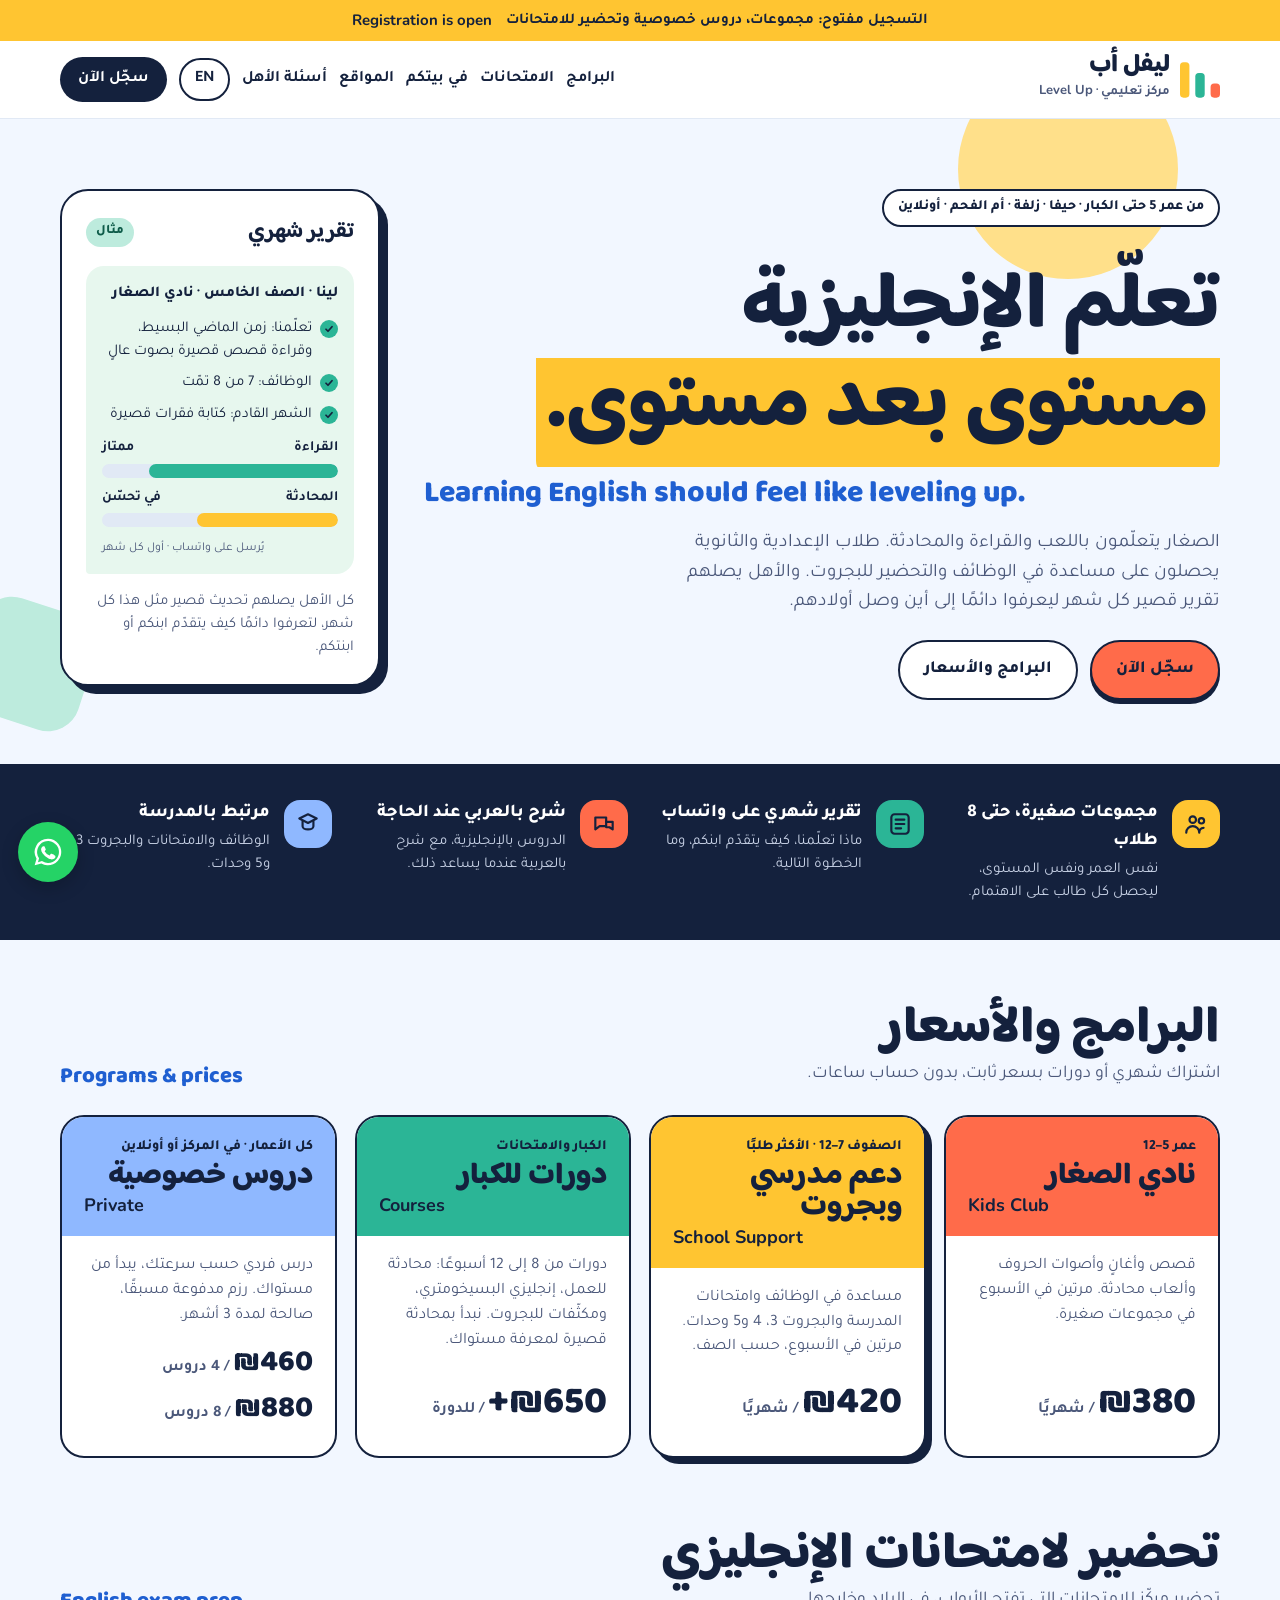
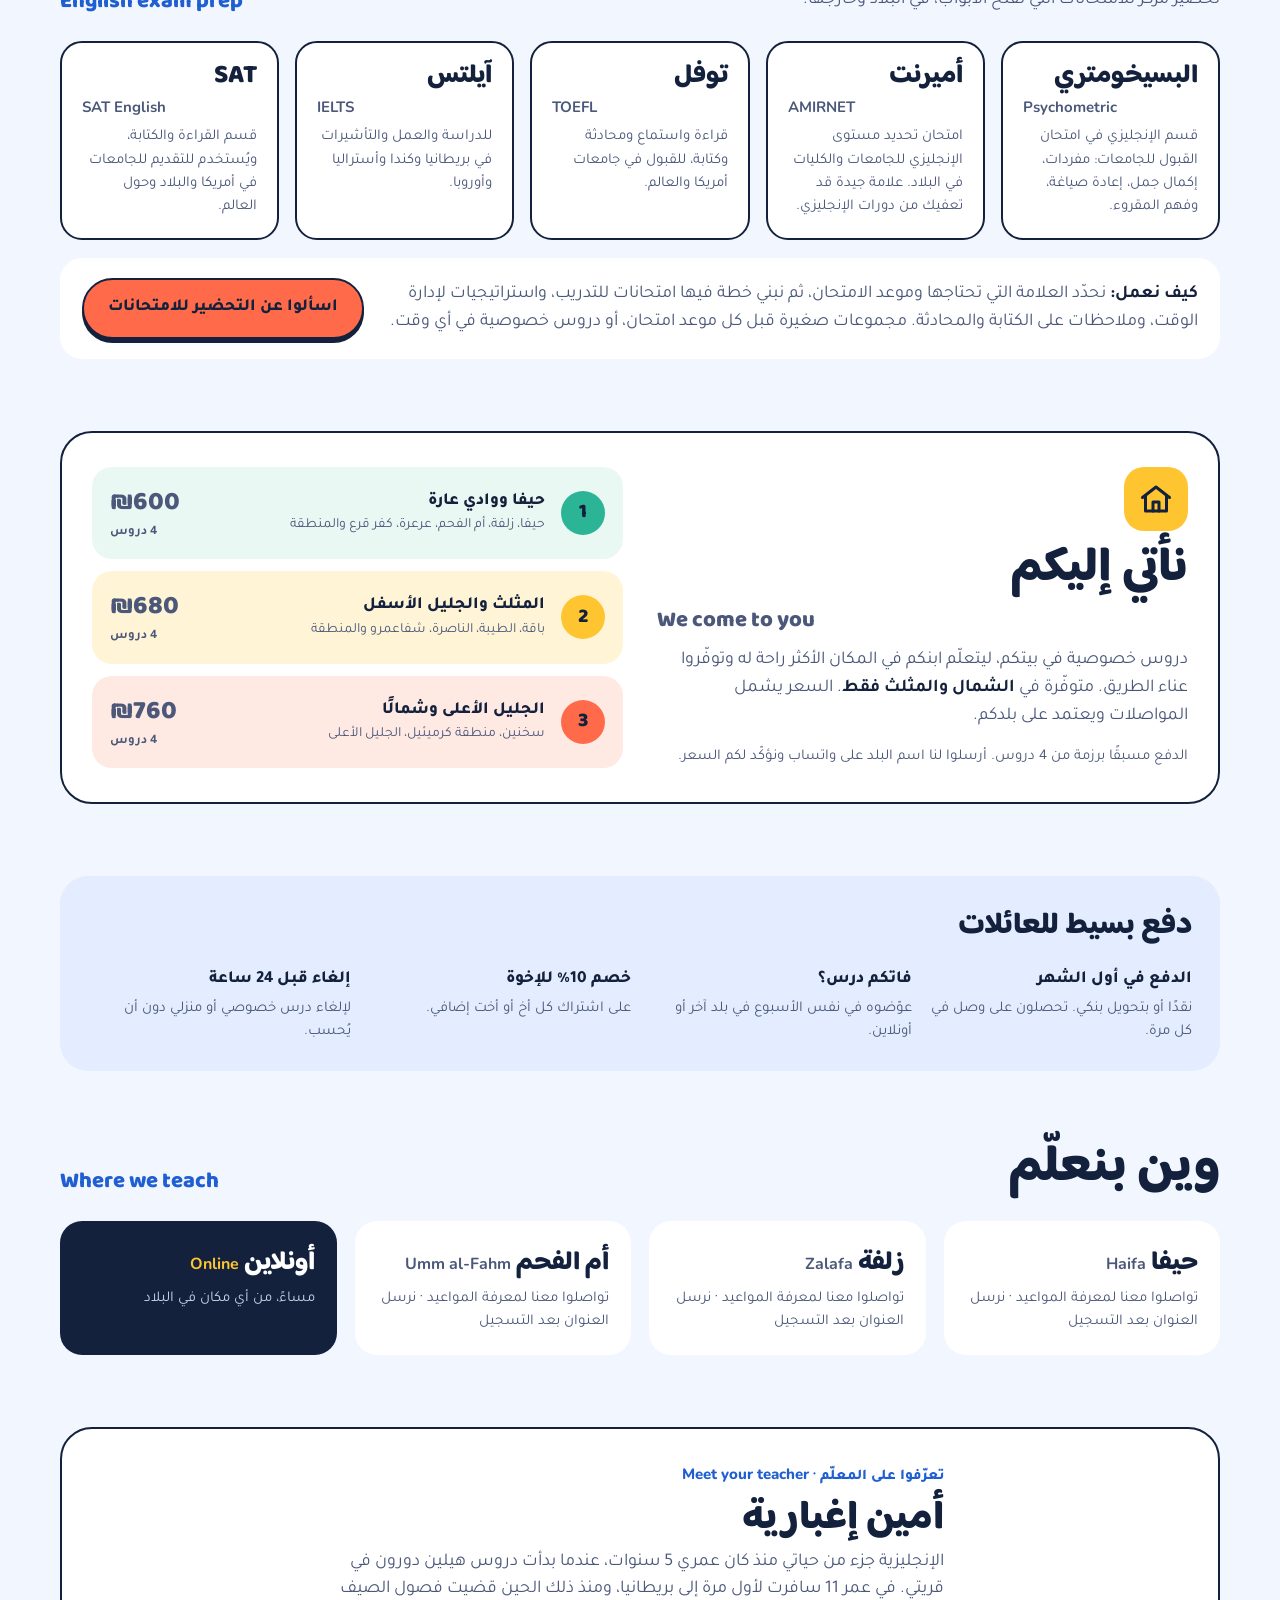
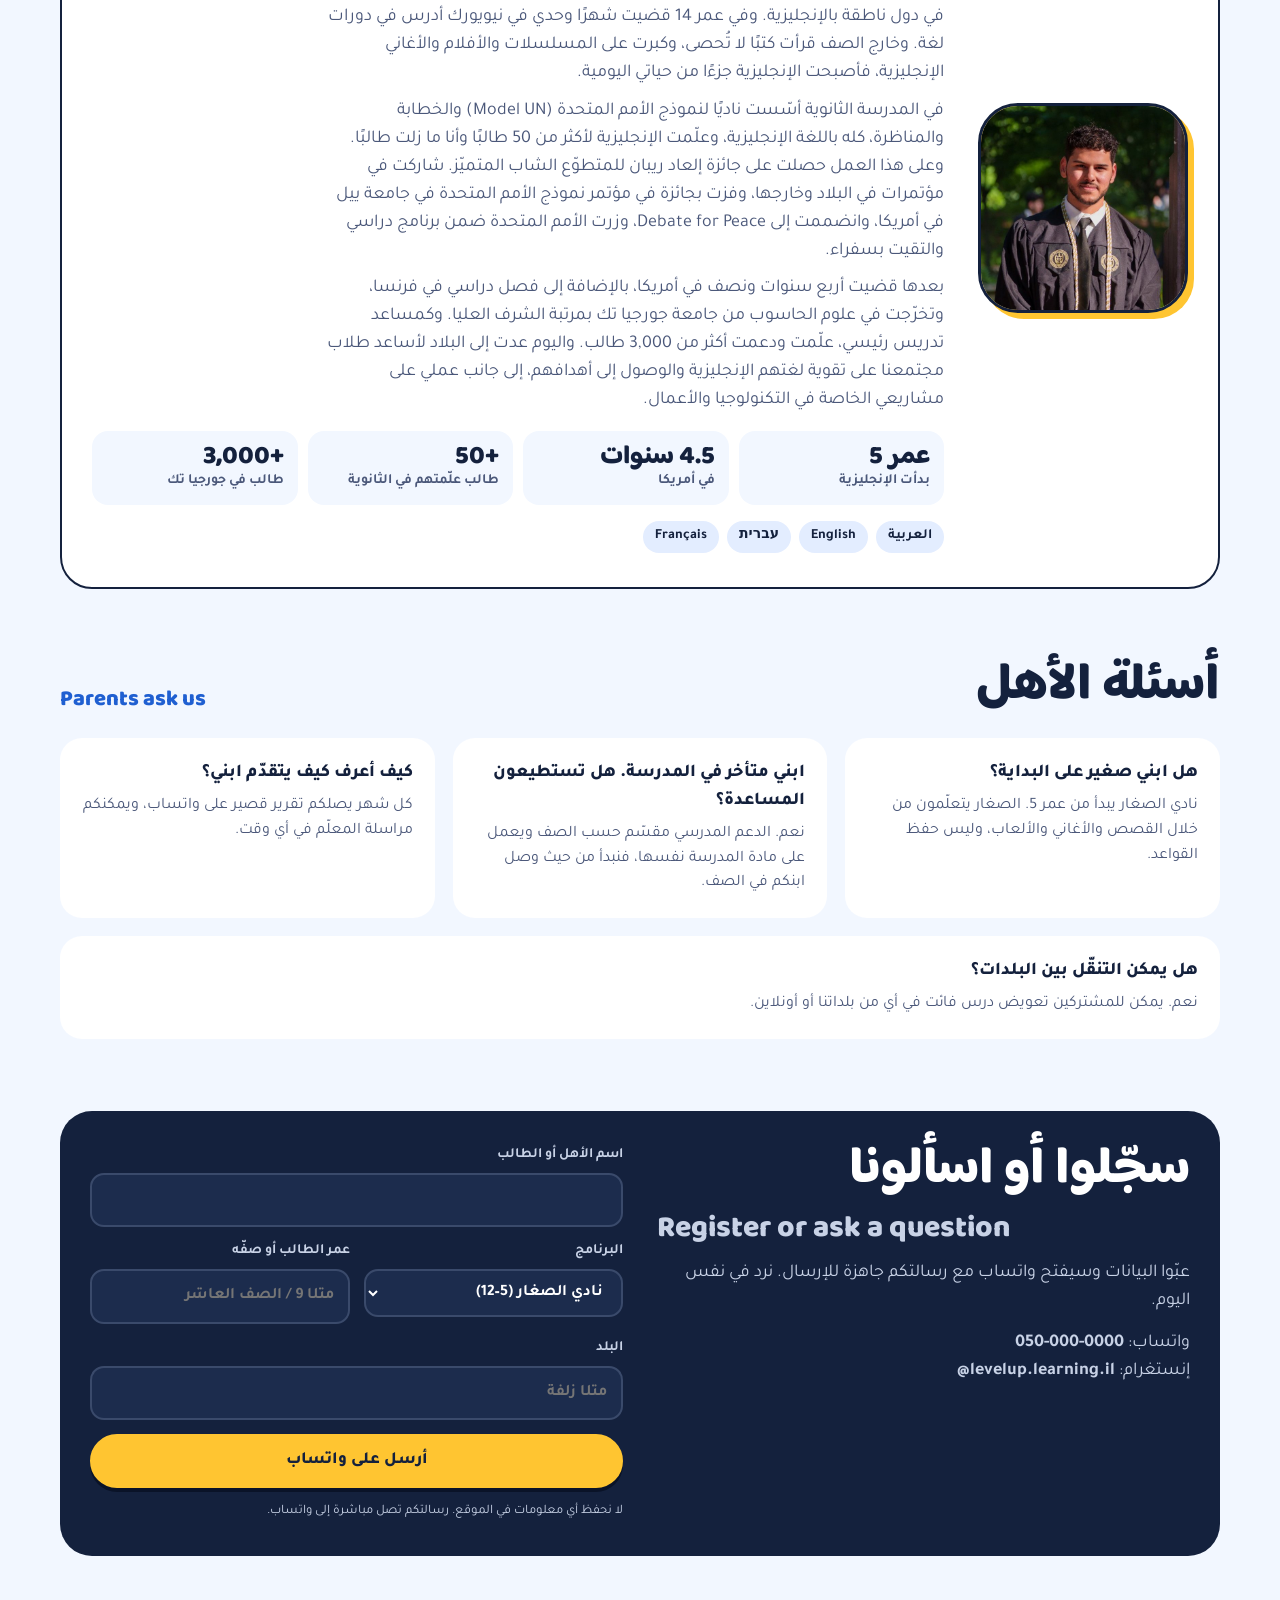
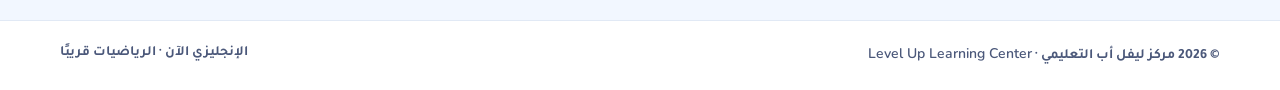
==== ar/index.html @ 4b7aa98b "Add Arabic version at /ar with EN | عربي switch; tidy phone header" ====
<!doctype html>
<html lang="ar" dir="rtl">
<head>
<meta charset="utf-8">
<meta name="viewport" content="width=device-width, initial-scale=1">
<title>ليفل أب | دروس إنجليزي في حيفا، زلفة، أم الفحم وأونلاين</title>
<meta name="description" content="دروس إنجليزي لكل الأعمار: نادي الصغار، دعم مدرسي وبجروت، دورات للكبار ودروس خصوصية. حيفا، زلفة، أم الفحم، أونلاين أو في بيتكم. تحضير للبسيخومتري، أميرنت، توفل، آيلتس وSAT.">
<meta property="og:title" content="مركز ليفل أب التعليمي | Level Up">
<meta property="og:description" content="إنجليزي لكل الأعمار، مستوى بعد مستوى. حيفا، زلفة، أم الفحم وأونلاين.">
<meta property="og:type" content="website">
<meta name="theme-color" content="#14213D">
<link rel="alternate" hreflang="en" href="/">
<link rel="alternate" hreflang="ar" href="/ar/">
<link rel="icon" href="data:image/svg+xml,%3Csvg xmlns='http://www.w3.org/2000/svg' viewBox='0 0 34 30'%3E%3Crect x='0' y='18' width='8' height='12' rx='3' fill='%23FF6B4A'/%3E%3Crect x='13' y='9' width='8' height='21' rx='3' fill='%232BB596'/%3E%3Crect x='26' y='0' width='8' height='30' rx='3' fill='%23FFC531'/%3E%3C/svg%3E">
<link rel="preconnect" href="https://fonts.googleapis.com">
<link rel="preconnect" href="https://fonts.gstatic.com" crossorigin>
<link rel="stylesheet" href="https://fonts.googleapis.com/css2?family=Baloo+2:wght@600;700;800&family=Baloo+Bhaijaan+2:wght@600;700;800&family=Nunito:wght@400;600;700;800&family=Tajawal:wght@400;500;700;800&display=swap">
<style>
/* ===== EDIT HERE: colors ===== */
:root{
  --navy:#14213D; --ink:#14213D; --muted:#4B587A; --bg:#F2F7FF; --card:#FFFFFF; --line:#E1E9F5;
  --yellow:#FFC531; --coral:#FF6B4A; --mint:#2BB596; --sky:#8FB8FF; --blue:#1F5FD1;
  --display:'Baloo 2',system-ui,sans-serif; --ar-display:'Baloo Bhaijaan 2','Tajawal',sans-serif;
  --body:'Nunito','Tajawal',system-ui,sans-serif; --ar:'Tajawal',sans-serif;
}
*{box-sizing:border-box}
html{scroll-behavior:smooth}
body{margin:0;background:var(--bg);color:var(--ink);font-family:var(--body);font-size:17px;line-height:1.55}
img{max-width:100%}
a{color:var(--blue)}
.wrap{max-width:1200px;margin:0 auto;padding-left:max(20px,env(safe-area-inset-left));padding-right:max(20px,env(safe-area-inset-right))}
.ar{font-family:var(--ar)}
.ar-title{font-family:var(--ar-display);font-weight:700;color:var(--blue);margin:0}
h1,h2,h3{margin:0}
.h2{font-family:var(--display);font-weight:800;font-size:clamp(32px,4vw,52px);line-height:1}
.sec{padding-block:64px 8px}
.sec-head{display:flex;flex-wrap:wrap;justify-content:space-between;align-items:flex-end;gap:8px 24px;margin-bottom:26px}
.sec-head p.sub{margin:6px 0 0;color:var(--muted)}
.row{display:flex;flex-wrap:wrap;gap:18px}
.row>*{flex:1 1 250px;min-width:0}
.btn{display:inline-block;text-decoration:none;font-weight:800;border-radius:999px;padding:15px 24px;border:2px solid var(--navy);color:var(--navy);background:#fff;cursor:pointer;font-family:inherit;font-size:17px}
.btn-primary{background:var(--coral);box-shadow:0 4px 0 var(--navy)}
.btn-yellow{background:var(--yellow);border-color:var(--yellow);box-shadow:0 4px 0 #0A1328}
.btn:active{transform:translateY(2px);box-shadow:none}
:focus-visible{outline:3px solid var(--blue);outline-offset:3px}

/* announcement + header */
.announce{background:var(--yellow);font-weight:700;font-size:15px;text-align:center}
.announce .wrap{padding-block:9px;display:flex;flex-wrap:wrap;justify-content:center;gap:2px 14px}
header{background:#fff;border-bottom:1px solid var(--line);position:sticky;top:0;z-index:20}
header .wrap{padding-block:12px;display:flex;align-items:center;justify-content:space-between;gap:14px}
.logo{display:flex;align-items:center;gap:10px;color:var(--ink);text-decoration:none}
.logo b{font-family:var(--display);font-weight:800;font-size:25px;line-height:1;display:block}
.logo small{font-size:13px;font-weight:700;color:var(--muted)}
nav{display:flex;align-items:center;gap:20px;font-weight:700;font-size:16px}
nav a{color:var(--ink);text-decoration:none}
nav a.cta{background:var(--navy);color:#fff;padding:10px 18px;border-radius:999px}
nav a.lang{border:2px solid var(--navy);padding:7px 14px;border-radius:999px}
nav{gap:12px}nav a{white-space:nowrap}
@media (max-width:440px){.logo small{display:none}.logo b{font-size:22px}nav a.cta{padding:9px 14px}}
@media (max-width:860px){nav a:not(.cta):not(.lang){display:none}}

/* hero */
.hero{position:relative;overflow:hidden}
.blob1{position:absolute;width:220px;height:220px;border-radius:50%;background:#FFE08A;top:-60px;right:8%}
.blob2{position:absolute;width:120px;height:120px;border-radius:32px;background:#BDEBDD;bottom:40px;left:-30px;transform:rotate(18deg)}
.hero .wrap{position:relative;padding-block:56px 64px;display:flex;flex-wrap:wrap;gap:44px;align-items:center}
.hero-text{flex:999 1 520px;min-width:0;display:flex;flex-direction:column;gap:18px}
.chip{align-self:flex-start;background:#fff;border:2px solid var(--navy);border-radius:999px;padding:6px 14px;font-weight:800;font-size:14px}
.hero h1{font-family:var(--display);font-weight:800;font-size:clamp(42px,6.2vw,86px);line-height:1.12;text-wrap:balance}
.hl{background:linear-gradient(transparent 14%,var(--yellow) 14%,var(--yellow) 94%,transparent 94%);border-radius:.18em;padding:0 .14em;-webkit-box-decoration-break:clone;box-decoration-break:clone}
.hero .ar-title{font-size:clamp(24px,3.2vw,38px);line-height:1.3;text-align:right}
.hero p.lead{margin:0;max-width:56ch;color:var(--muted);font-size:19px}
.btns{display:flex;flex-wrap:wrap;gap:12px;padding-top:4px}
.level{flex:1 1 320px;min-width:0;background:#fff;border:2px solid var(--navy);border-radius:28px;padding:24px;box-shadow:8px 8px 0 var(--navy);display:flex;flex-direction:column;gap:16px}
.level-top{display:flex;justify-content:space-between;align-items:center;gap:10px}
.level-top b{font-family:var(--display);font-size:22px}
.tag{background:#BDEBDD;color:#0E5B49;font-weight:800;font-size:13px;padding:4px 10px;border-radius:999px}
.bar{height:14px;background:var(--line);border-radius:999px;overflow:hidden}
.bar i{display:block;width:60%;height:100%;background:var(--mint);border-radius:999px}
.report{background:#E7F7EE;border-radius:18px 18px 18px 4px;padding:16px;display:flex;flex-direction:column;gap:12px}
.report .who{margin:0;font-weight:800;font-size:15px}
.report ul{margin:0;padding:0;list-style:none;display:flex;flex-direction:column;gap:8px;font-size:15px}
.report li{display:flex;gap:8px;align-items:flex-start}
.ck{flex:0 0 auto;width:18px;height:18px;margin-top:3px;border-radius:50%;background:var(--mint) url("data:image/svg+xml,%3Csvg xmlns='http://www.w3.org/2000/svg' viewBox='0 0 24 24' fill='none' stroke='%2314213D' stroke-width='3.5' stroke-linecap='round' stroke-linejoin='round'%3E%3Cpath d='M6 12.5l4 4 8-9'/%3E%3C/svg%3E") center/12px no-repeat}
.skills{display:flex;flex-direction:column;gap:10px}
.sk{display:flex;justify-content:space-between;font-weight:700;font-size:14px;margin-bottom:4px}
.report .time{margin:0;font-size:12px;color:var(--muted);text-align:right}
.small{font-size:15px;color:var(--muted);margin:0}

/* trust strip */
.trust{background:var(--navy);color:#fff}
.trust .wrap{padding-block:36px;display:flex;flex-wrap:wrap;gap:24px}
.trust .item{flex:1 1 230px;min-width:0;display:flex;gap:14px;align-items:flex-start}
.ico{flex:0 0 auto;width:48px;height:48px;border-radius:16px;display:flex;align-items:center;justify-content:center}
.trust h3{font-size:18px;font-weight:800}
.trust p{margin:2px 0 0;color:#C8D2E6;font-size:15px}

/* programs */
.prog{background:#fff;border:2px solid var(--navy);border-radius:24px;overflow:hidden;display:flex;flex-direction:column}
.prog.pop{box-shadow:6px 6px 0 var(--navy)}
.prog-top{padding:20px 22px 16px}
.prog-top .age{margin:0;font-weight:800;font-size:14px}
.prog-top h3{font-family:var(--display);font-weight:800;font-size:30px;line-height:1.05;margin-top:2px}
.prog-top .ar{margin:0;font-weight:700;text-align:right}
.prog-body{padding:18px 22px 22px;display:flex;flex-direction:column;gap:12px;flex:1}
.prog-body p{margin:0;color:var(--muted);font-size:16px}
.price{margin-top:auto!important;color:var(--ink)!important}
.price b{font-family:var(--display);font-weight:800;font-size:38px}
.price span{color:var(--muted);font-weight:700}

.exams{display:grid;grid-template-columns:repeat(auto-fit,minmax(200px,1fr));gap:16px}
.exam{background:#fff;border:2px solid var(--navy);border-radius:22px;padding:20px;display:flex;flex-direction:column;gap:6px}
.exam h3{font-family:var(--display);font-weight:800;font-size:26px;line-height:1.05}
.exam .ar{margin:0;font-weight:700;color:var(--muted)}
.exam p{margin:0;color:var(--muted);font-size:15px}
.exam-how{margin-top:18px;background:#fff;border-radius:22px;padding:20px 22px;display:flex;flex-wrap:wrap;gap:16px;align-items:center;justify-content:space-between}
.exam-how p{margin:0;flex:1 1 420px;min-width:0;color:var(--muted)}
.exam-how strong{color:var(--ink)}

/* home */
.panel{background:#fff;border:2px solid var(--navy);border-radius:32px;padding:34px 30px;display:flex;flex-wrap:wrap;gap:34px;align-items:flex-start}
.panel>*{flex:1 1 360px;min-width:0}
.home-text{display:flex;flex-direction:column;gap:14px}
.home-text p{margin:0;color:var(--muted)}
.zones{display:flex;flex-direction:column;gap:12px}
.zone{display:flex;align-items:center;gap:16px;border-radius:20px;padding:16px 18px}
.zone .n{flex:0 0 auto;width:44px;height:44px;border-radius:50%;display:flex;align-items:center;justify-content:center;font-family:var(--display);font-weight:800;font-size:20px}
.zone .t{flex:1;min-width:0}
.zone h3{font-size:17px;font-weight:800}
.zone p{margin:0;font-size:14px;color:var(--muted)}
.zone .p{text-align:right;flex:0 0 auto;margin:0}
.zone .p b{font-family:var(--display);font-weight:800;font-size:26px}
.zone .p small{display:block;font-size:13px;color:var(--muted);font-weight:700}

/* billing */
.billing{background:#E3EDFF;border-radius:28px;padding:28px}
.billing h2{font-family:var(--display);font-weight:800;font-size:30px;margin-bottom:16px}
.billing h3{font-size:17px;font-weight:800;margin-bottom:4px}
.billing p{margin:0;font-size:15px;color:var(--muted)}

/* locations */
.loc{background:#fff;border-radius:22px;padding:22px}
.loc h3{font-family:var(--display);font-weight:800;font-size:26px}
.loc h3 .ar{font-size:18px;color:var(--muted);font-weight:700}
.loc p{margin:4px 0 0;color:var(--muted);font-size:15px}
.loc.dark{background:var(--navy);color:#fff}
.loc.dark h3 .ar{color:var(--yellow)}
.loc.dark p{color:#C8D2E6}

/* teacher */
.photo-wrap{flex:0 0 auto!important;display:flex;flex-direction:column;align-items:center;gap:12px}
.photo{width:210px;height:210px;border-radius:40px;background:#FFE08A;border:3px solid var(--navy);box-shadow:6px 6px 0 var(--yellow);overflow:hidden}
.photo img{width:100%;height:100%;object-fit:cover;display:block}

.teacher{align-items:center}
.teacher .info{flex:999 1 420px;display:flex;flex-direction:column;gap:10px}
.teacher .info p{margin:0;max-width:62ch;color:var(--muted)}
.stats{display:grid;grid-template-columns:repeat(auto-fit,minmax(130px,1fr));gap:10px;margin:6px 0}
.stats div{background:var(--bg);border-radius:16px;padding:12px 14px;display:flex;flex-direction:column}
.stats b{font-family:var(--display);font-weight:800;font-size:26px;line-height:1.1}
.stats span{font-size:14px;color:var(--muted);font-weight:700}
.langs{display:flex;flex-wrap:wrap;gap:8px}
.langs span{background:#E3EDFF;border-radius:999px;padding:5px 12px;font-weight:700;font-size:14px}

/* faq */
.faq{background:#fff;border-radius:22px;padding:22px}
.faq h3{font-size:18px;font-weight:800;margin-bottom:6px}
.faq p{margin:0;color:var(--muted);font-size:16px}

/* contact */
.contact{background:var(--navy);color:#fff;border-radius:32px;padding:34px 30px;display:flex;flex-wrap:wrap;gap:34px;position:relative;overflow:hidden}
.contact>*{flex:1 1 340px;min-width:0;position:relative}
.contact .lead{display:flex;flex-direction:column;gap:14px}
.contact .lead p{margin:0;color:#C8D2E6}
.contact .ar-title{color:var(--yellow);font-size:26px;text-align:right}
form{display:flex;flex-direction:column;gap:14px}
label{display:flex;flex-direction:column;gap:6px;font-size:14px;font-weight:700;color:#C8D2E6}
input,select{font:inherit;font-size:16px;padding:13px 14px;border-radius:14px;border:2px solid #3A4A6B;background:#1C2C4D;color:#fff;width:100%}
.two{display:flex;flex-wrap:wrap;gap:14px}.two>*{flex:1 1 150px}
.note{font-size:13px;color:#C8D2E6;margin:0}

footer{background:#fff;border-top:1px solid var(--line);margin-top:56px}
footer .wrap{padding-block:22px;display:flex;flex-wrap:wrap;justify-content:space-between;gap:10px;font-size:14px;color:var(--muted);font-weight:600}

/* floating whatsapp */
.wa{position:fixed;right:max(18px,env(safe-area-inset-right));bottom:max(18px,env(safe-area-inset-bottom));width:60px;height:60px;border-radius:50%;background:#25D366;display:flex;align-items:center;justify-content:center;box-shadow:0 6px 18px rgba(0,0,0,.2);z-index:30}
@media (prefers-reduced-motion:reduce){html{scroll-behavior:auto}}

/* ===== Arabic page overrides ===== */
:root{--display:'Baloo Bhaijaan 2','Baloo 2',system-ui,sans-serif;--body:'Tajawal','Nunito',system-ui,sans-serif}
body{font-size:18px}
.h2,.hero h1,.prog-top h3,.exam h3,.loc h3,.billing h2,.zone .n,.price b,.zone .p b,.stats b{letter-spacing:0}
.hero h1{line-height:1.25}
.en{font-family:'Nunito',system-ui,sans-serif}
.en-title{font-family:'Baloo 2',system-ui,sans-serif;font-weight:800;color:var(--blue);margin:0;font-size:clamp(22px,2.6vw,30px);line-height:1.2;text-align:left}
.hero .en-title{text-align:left}
.prog-top .en,.exam .en{margin:0;font-weight:700;text-align:left}
.zone .p{text-align:left}
.report .time{text-align:left}
.contact .en-title{color:var(--yellow)}
.loc h3 .en{font-size:16px;font-weight:700;color:var(--muted);white-space:nowrap}
.loc.dark h3 .en{color:var(--yellow)}
.wa{right:auto;left:max(18px,env(safe-area-inset-left))}
</style>
</head>
<body>

<div class="announce"><div class="wrap">
  <span>التسجيل مفتوح: مجموعات، دروس خصوصية وتحضير للامتحانات</span>
  <span class="en" lang="en" dir="ltr">Registration is open</span>
</div></div>

<header><div class="wrap">
  <a class="logo" href="#top" aria-label="مركز ليفل أب التعليمي، الصفحة الرئيسية">
    <svg width="40" height="36" viewBox="0 0 34 30" aria-hidden="true" style="transform:scaleX(-1)"><rect x="0" y="18" width="8" height="12" rx="3" fill="#FF6B4A"/><rect x="13" y="9" width="8" height="21" rx="3" fill="#2BB596"/><rect x="26" y="0" width="8" height="30" rx="3" fill="#FFC531"/></svg>
    <span><b>ليفل أب</b><small>مركز تعليمي · <span class="en" lang="en">Level Up</span></small></span>
  </a>
  <nav aria-label="القائمة الرئيسية">
    <a href="#programs">البرامج</a>
    <a href="#exams">الامتحانات</a>
    <a href="#home">في بيتكم</a>
    <a href="#locations">المواقع</a>
    <a href="#faq">أسئلة الأهل</a>
    <a class="lang" href="/" lang="en" hreflang="en">EN</a>
    <a class="cta" href="#contact">سجّل الآن</a>
  </nav>
</div></header>

<main>
<section class="hero" id="top">
  <div class="blob1" aria-hidden="true"></div><div class="blob2" aria-hidden="true"></div>
  <div class="wrap">
    <div class="hero-text">
      <p class="chip">من عمر 5 حتى الكبار · حيفا · زلفة · أم الفحم · أونلاين</p>
      <h1>تعلّم الإنجليزية <span class="hl">مستوى بعد مستوى.</span></h1>
      <p class="en-title" lang="en" dir="ltr">Learning English should feel like leveling up.</p>
      <p class="lead">الصغار يتعلّمون باللعب والقراءة والمحادثة. طلاب الإعدادية والثانوية يحصلون على مساعدة في الوظائف والتحضير للبجروت. والأهل يصلهم تقرير قصير كل شهر ليعرفوا دائمًا إلى أين وصل أولادهم.</p>
      <div class="btns">
        <a class="btn btn-primary" href="#contact">سجّل الآن</a>
        <a class="btn" href="#programs">البرامج والأسعار</a>
      </div>
    </div>
    <div class="level" aria-label="مثال على التقرير الشهري الذي يصل الأهل على واتساب">
      <div class="level-top"><b>تقرير شهري</b><span class="tag">مثال</span></div>
      <div class="report">
        <p class="who">لينا · الصف الخامس · نادي الصغار</p>
        <ul>
          <li><span class="ck" aria-hidden="true"></span>تعلّمنا: زمن الماضي البسيط، وقراءة قصص قصيرة بصوت عالٍ</li>
          <li><span class="ck" aria-hidden="true"></span>الوظائف: 7 من 8 تمّت</li>
          <li><span class="ck" aria-hidden="true"></span>الشهر القادم: كتابة فقرات قصيرة</li>
        </ul>
        <div class="skills">
          <div><div class="sk"><span>القراءة</span><span>ممتاز</span></div><div class="bar"><i style="width:80%"></i></div></div>
          <div><div class="sk"><span>المحادثة</span><span>في تحسّن</span></div><div class="bar"><i style="width:60%;background:var(--yellow)"></i></div></div>
        </div>
        <p class="time">يُرسل على واتساب · أول كل شهر</p>
      </div>
      <p class="small">كل الأهل يصلهم تحديث قصير مثل هذا كل شهر، لتعرفوا دائمًا كيف يتقدّم ابنكم أو ابنتكم.</p>
    </div>
  </div>
</section>

<section class="trust" aria-label="لماذا يختارنا الأهل"><div class="wrap">
  <div class="item"><div class="ico" style="background:var(--yellow)"><svg width="26" height="26" viewBox="0 0 24 24" aria-hidden="true" fill="none" stroke="#14213D" stroke-width="2" stroke-linecap="round" stroke-linejoin="round"><circle cx="9" cy="8" r="3"/><circle cx="17" cy="9" r="2.5"/><path d="M3 20c0-3.3 2.7-6 6-6s6 2.7 6 6M15 20c0-2.5 1.5-4.5 4-4.5"/></svg></div>
    <div><h3>مجموعات صغيرة، حتى 8 طلاب</h3><p>نفس العمر ونفس المستوى، ليحصل كل طالب على الاهتمام.</p></div></div>
  <div class="item"><div class="ico" style="background:var(--mint)"><svg width="26" height="26" viewBox="0 0 24 24" aria-hidden="true" fill="none" stroke="#14213D" stroke-width="2" stroke-linecap="round" stroke-linejoin="round"><rect x="4" y="3" width="16" height="18" rx="3"/><path d="M8 8h8M8 12h8M8 16h5"/></svg></div>
    <div><h3>تقرير شهري على واتساب</h3><p>ماذا تعلّمنا، كيف يتقدّم ابنكم، وما الخطوة التالية.</p></div></div>
  <div class="item"><div class="ico" style="background:var(--coral)"><svg width="26" height="26" viewBox="0 0 24 24" aria-hidden="true" fill="none" stroke="#14213D" stroke-width="2" stroke-linecap="round" stroke-linejoin="round"><path d="M4 6h10v8H8l-4 3z"/><path d="M14 10h6v7l-3-2h-3"/></svg></div>
    <div><h3>شرح بالعربي عند الحاجة</h3><p>الدروس بالإنجليزية، مع شرح بالعربية عندما يساعد ذلك.</p></div></div>
  <div class="item"><div class="ico" style="background:var(--sky)"><svg width="26" height="26" viewBox="0 0 24 24" aria-hidden="true" fill="none" stroke="#14213D" stroke-width="2" stroke-linecap="round" stroke-linejoin="round"><path d="M12 3l8 4-8 4-8-4z"/><path d="M7 9.5V14c0 1.7 2.2 3 5 3s5-1.3 5-3V9.5"/></svg></div>
    <div><h3>مرتبط بالمدرسة</h3><p>الوظائف والامتحانات والبجروت 3، 4 و5 وحدات.</p></div></div>
</div></section>

<section class="sec" id="programs"><div class="wrap">
  <div class="sec-head">
    <div><h2 class="h2">البرامج والأسعار</h2><p class="sub">اشتراك شهري أو دورات بسعر ثابت، بدون حساب ساعات.</p></div>
    <p class="en-title" lang="en" dir="ltr" style="font-size:22px">Programs &amp; prices</p>
  </div>
  <div class="row">
    <article class="prog">
      <div class="prog-top" style="background:var(--coral)"><p class="age">عمر 5–12</p><h3>نادي الصغار</h3><p class="en" lang="en" dir="ltr">Kids Club</p></div>
      <div class="prog-body"><p>قصص وأغانٍ وأصوات الحروف وألعاب محادثة. مرتين في الأسبوع في مجموعات صغيرة.</p><p class="price"><b>₪380</b> <span>/ شهريًا</span></p></div>
    </article>
    <article class="prog pop">
      <div class="prog-top" style="background:var(--yellow)"><p class="age">الصفوف 7–12 · الأكثر طلبًا</p><h3>دعم مدرسي وبجروت</h3><p class="en" lang="en" dir="ltr">School Support</p></div>
      <div class="prog-body"><p>مساعدة في الوظائف وامتحانات المدرسة والبجروت 3، 4 و5 وحدات. مرتين في الأسبوع، حسب الصف.</p><p class="price"><b>₪420</b> <span>/ شهريًا</span></p></div>
    </article>
    <article class="prog">
      <div class="prog-top" style="background:var(--mint)"><p class="age">الكبار والامتحانات</p><h3>دورات للكبار</h3><p class="en" lang="en" dir="ltr">Courses</p></div>
      <div class="prog-body"><p>دورات من 8 إلى 12 أسبوعًا: محادثة للعمل، إنجليزي البسيخومتري، ومكثّفات للبجروت. نبدأ بمحادثة قصيرة لمعرفة مستواك.</p><p class="price"><b>₪650+</b> <span>/ للدورة</span></p></div>
    </article>
    <article class="prog">
      <div class="prog-top" style="background:var(--sky)"><p class="age">كل الأعمار · في المركز أو أونلاين</p><h3>دروس خصوصية</h3><p class="en" lang="en" dir="ltr">Private</p></div>
      <div class="prog-body"><p>درس فردي حسب سرعتك، يبدأ من مستواك. رزم مدفوعة مسبقًا، صالحة لمدة 3 أشهر.</p>
        <p class="price" style="display:flex;flex-direction:column"><span style="color:var(--ink)"><b style="font-size:30px">₪460</b> <span>/ 4 دروس</span></span><span style="color:var(--ink)"><b style="font-size:30px">₪880</b> <span>/ 8 دروس</span></span></p></div>
    </article>
  </div>
</div></section>

<section class="sec" id="exams"><div class="wrap">
  <div class="sec-head">
    <div><h2 class="h2">تحضير لامتحانات الإنجليزي</h2><p class="sub">تحضير مركّز للامتحانات التي تفتح الأبواب، في البلاد وخارجها.</p></div>
    <p class="en-title" lang="en" dir="ltr" style="font-size:22px">English exam prep</p>
  </div>
  <div class="exams">
    <div class="exam"><h3>البسيخومتري</h3><p class="en" lang="en" dir="ltr">Psychometric</p><p>قسم الإنجليزي في امتحان القبول للجامعات: مفردات، إكمال جمل، إعادة صياغة، وفهم المقروء.</p></div>
    <div class="exam"><h3>أميرنت</h3><p class="en" lang="en" dir="ltr">AMIRNET</p><p>امتحان تحديد مستوى الإنجليزي للجامعات والكليات في البلاد. علامة جيدة قد تعفيك من دورات الإنجليزي.</p></div>
    <div class="exam"><h3>توفل</h3><p class="en" lang="en" dir="ltr">TOEFL</p><p>قراءة واستماع ومحادثة وكتابة، للقبول في جامعات أمريكا والعالم.</p></div>
    <div class="exam"><h3>آيلتس</h3><p class="en" lang="en" dir="ltr">IELTS</p><p>للدراسة والعمل والتأشيرات في بريطانيا وكندا وأستراليا وأوروبا.</p></div>
    <div class="exam"><h3>SAT</h3><p class="en" lang="en" dir="ltr">SAT English</p><p>قسم القراءة والكتابة، ويُستخدم للتقديم للجامعات في أمريكا والبلاد وحول العالم.</p></div>
  </div>
  <div class="exam-how">
    <p><strong>كيف نعمل:</strong> نحدّد العلامة التي تحتاجها وموعد الامتحان، ثم نبني خطة فيها امتحانات للتدريب، واستراتيجيات لإدارة الوقت، وملاحظات على الكتابة والمحادثة. مجموعات صغيرة قبل كل موعد امتحان، أو دروس خصوصية في أي وقت.</p>
    <a class="btn btn-primary" href="#contact">اسألوا عن التحضير للامتحانات</a>
  </div>
</div></section>

<section class="sec" id="home"><div class="wrap">
  <div class="panel">
    <div class="home-text">
      <div class="ico" style="background:var(--yellow);width:64px;height:64px;border-radius:20px"><svg width="36" height="36" viewBox="0 0 24 24" aria-hidden="true" fill="none" stroke="#14213D" stroke-width="2" stroke-linecap="round" stroke-linejoin="round"><path d="M3 11l9-7 9 7"/><path d="M5 10v10h14V10"/><path d="M10 20v-6h4v6"/></svg></div>
      <h2 class="h2" style="font-size:clamp(32px,3.8vw,48px)">نأتي إليكم</h2>
      <p class="en-title" lang="en" dir="ltr" style="font-size:22px">We come to you</p>
      <p>دروس خصوصية في بيتكم، ليتعلّم ابنكم في المكان الأكثر راحة له وتوفّروا عناء الطريق. متوفّرة في <strong style="color:var(--ink)">الشمال والمثلث فقط</strong>. السعر يشمل المواصلات ويعتمد على بلدكم.</p>
      <p style="font-size:15px">الدفع مسبقًا برزمة من 4 دروس. أرسلوا لنا اسم البلد على واتساب ونؤكّد لكم السعر.</p>
    </div>
    <div class="zones">
      <div class="zone" style="background:#EAF8F3"><span class="n" style="background:var(--mint)">1</span><div class="t"><h3>حيفا ووادي عارة</h3><p>حيفا، زلفة، أم الفحم، عرعرة، كفر قرع والمنطقة</p></div><p class="p"><b>₪600</b><small>4 دروس</small></p></div>
      <div class="zone" style="background:#FFF5D6"><span class="n" style="background:var(--yellow)">2</span><div class="t"><h3>المثلث والجليل الأسفل</h3><p>باقة، الطيبة، الناصرة، شفاعمرو والمنطقة</p></div><p class="p"><b>₪680</b><small>4 دروس</small></p></div>
      <div class="zone" style="background:#FFE9E3"><span class="n" style="background:var(--coral)">3</span><div class="t"><h3>الجليل الأعلى وشمالًا</h3><p>سخنين، منطقة كرميئيل، الجليل الأعلى</p></div><p class="p"><b>₪760</b><small>4 دروس</small></p></div>
    </div>
  </div>
</div></section>

<section class="sec"><div class="wrap">
  <div class="billing">
    <h2>دفع بسيط للعائلات</h2>
    <div class="row">
      <div><h3>الدفع في أول الشهر</h3><p>نقدًا أو بتحويل بنكي. تحصلون على وصل في كل مرة.</p></div>
      <div><h3>فاتكم درس؟</h3><p>عوّضوه في نفس الأسبوع في بلد آخر أو أونلاين.</p></div>
      <div><h3>خصم 10% للإخوة</h3><p>على اشتراك كل أخ أو أخت إضافي.</p></div>
      <div><h3>إلغاء قبل 24 ساعة</h3><p>لإلغاء درس خصوصي أو منزلي دون أن يُحسب.</p></div>
    </div>
  </div>
</div></section>

<section class="sec" id="locations"><div class="wrap">
  <div class="sec-head"><h2 class="h2">وين بنعلّم</h2><p class="en-title" lang="en" dir="ltr" style="font-size:22px">Where we teach</p></div>
  <div class="row">
    <!-- EDIT HERE: replace "تواصلوا معنا لمعرفة المواعيد" with your days -->
    <div class="loc"><h3>حيفا <span class="en" lang="en">Haifa</span></h3><p>تواصلوا معنا لمعرفة المواعيد · نرسل العنوان بعد التسجيل</p></div>
    <div class="loc"><h3>زلفة <span class="en" lang="en">Zalafa</span></h3><p>تواصلوا معنا لمعرفة المواعيد · نرسل العنوان بعد التسجيل</p></div>
    <div class="loc"><h3>أم الفحم <span class="en" lang="en">Umm al-Fahm</span></h3><p>تواصلوا معنا لمعرفة المواعيد · نرسل العنوان بعد التسجيل</p></div>
    <div class="loc dark"><h3>أونلاين <span class="en" lang="en">Online</span></h3><p>مساءً، من أي مكان في البلاد</p></div>
  </div>
</div></section>

<section class="sec"><div class="wrap">
  <div class="panel teacher">
    <div class="photo-wrap">
      <div class="photo"><img src="../photo.jpg" alt="أمين إغبارية في حفل تخرّجه من جورجيا تك" width="600" height="600"></div>
    </div>
    <div class="info">
      <p style="font-weight:800;font-size:15px;color:var(--blue)">تعرّفوا على المعلّم · <span class="en" lang="en">Meet your teacher</span></p>
      <h2 class="h2" style="font-size:40px">أمين إغبارية</h2>
      <p>الإنجليزية جزء من حياتي منذ كان عمري 5 سنوات، عندما بدأت دروس هيلين دورون في قريتي. في عمر 11 سافرت لأول مرة إلى بريطانيا، ومنذ ذلك الحين قضيت فصول الصيف في دول ناطقة بالإنجليزية. وفي عمر 14 قضيت شهرًا وحدي في نيويورك أدرس في دورات لغة. وخارج الصف قرأت كتبًا لا تُحصى، وكبرت على المسلسلات والأفلام والأغاني الإنجليزية، فأصبحت الإنجليزية جزءًا من حياتي اليومية.</p>
      <p>في المدرسة الثانوية أسّست ناديًا لنموذج الأمم المتحدة (Model UN) والخطابة والمناظرة، كله باللغة الإنجليزية، وعلّمت الإنجليزية لأكثر من 50 طالبًا وأنا ما زلت طالبًا. وعلى هذا العمل حصلت على جائزة إلعاد ريبان للمتطوّع الشاب المتميّز. شاركت في مؤتمرات في البلاد وخارجها، وفزت بجائزة في مؤتمر نموذج الأمم المتحدة في جامعة ييل في أمريكا، وانضممت إلى Debate for Peace، وزرت الأمم المتحدة ضمن برنامج دراسي والتقيت بسفراء.</p>
      <p>بعدها قضيت أربع سنوات ونصف في أمريكا، بالإضافة إلى فصل دراسي في فرنسا، وتخرّجت في علوم الحاسوب من جامعة جورجيا تك بمرتبة الشرف العليا. وكمساعد تدريس رئيسي، علّمت ودعمت أكثر من 3,000 طالب. واليوم عدت إلى البلاد لأساعد طلاب مجتمعنا على تقوية لغتهم الإنجليزية والوصول إلى أهدافهم، إلى جانب عملي على مشاريعي الخاصة في التكنولوجيا والأعمال.</p>
      <div class="stats">
        <div><b>عمر 5</b><span>بدأت الإنجليزية</span></div>
        <div><b>4.5 سنوات</b><span>في أمريكا</span></div>
        <div><b>+50</b><span>طالب علّمتهم في الثانوية</span></div>
        <div><b>+3,000</b><span>طالب في جورجيا تك</span></div>
      </div>
      <div class="langs"><span>العربية</span><span lang="en">English</span><span lang="he">עברית</span><span lang="fr">Français</span></div>
    </div>
  </div>
</div></section>

<section class="sec" id="faq"><div class="wrap">
  <div class="sec-head"><h2 class="h2">أسئلة الأهل</h2><p class="en-title" lang="en" dir="ltr" style="font-size:22px">Parents ask us</p></div>
  <div class="row">
    <div class="faq" style="flex-basis:320px"><h3>هل ابني صغير على البداية؟</h3><p>نادي الصغار يبدأ من عمر 5. الصغار يتعلّمون من خلال القصص والأغاني والألعاب، وليس حفظ القواعد.</p></div>
    <div class="faq" style="flex-basis:320px"><h3>ابني متأخر في المدرسة. هل تستطيعون المساعدة؟</h3><p>نعم. الدعم المدرسي مقسّم حسب الصف ويعمل على مادة المدرسة نفسها، فنبدأ من حيث وصل ابنكم في الصف.</p></div>
    <div class="faq" style="flex-basis:320px"><h3>كيف أعرف كيف يتقدّم ابني؟</h3><p>كل شهر يصلكم تقرير قصير على واتساب، ويمكنكم مراسلة المعلّم في أي وقت.</p></div>
    <div class="faq" style="flex-basis:320px"><h3>هل يمكن التنقّل بين البلدات؟</h3><p>نعم. يمكن للمشتركين تعويض درس فائت في أي من بلداتنا أو أونلاين.</p></div>
  </div>
</div></section>

<section class="sec" id="contact"><div class="wrap">
  <div class="contact">
    <div class="lead">
      <h2 class="h2">سجّلوا أو اسألونا</h2>
      <p class="en-title" lang="en" dir="ltr">Register or ask a question</p>
      <p>عبّوا البيانات وسيفتح واتساب مع رسالتكم جاهزة للإرسال. نرد في نفس اليوم.</p>
      <p>واتساب: <strong id="wa-shown" dir="ltr"></strong><br>إنستغرام: <strong dir="ltr">@levelup.learning.il</strong></p>
    </div>
    <form id="book">
      <label for="f-name">اسم الأهل أو الطالب<input id="f-name" name="name" type="text" autocomplete="name" required></label>
      <div class="two">
        <label for="f-prog">البرنامج<select id="f-prog" name="program">
          <option>نادي الصغار (5–12)</option><option>دعم مدرسي (7–12)</option><option>دورات للكبار</option><option>تحضير للامتحانات (بسيخومتري، أميرنت، توفل، آيلتس، SAT)</option><option>دروس خصوصية</option><option>دروس خصوصية في البيت</option>
        </select></label>
        <label for="f-age">عمر الطالب أو صفّه<input id="f-age" name="age" type="text" placeholder="مثلًا 9 / الصف العاشر"></label>
      </div>
      <label for="f-town">البلد<input id="f-town" name="town" type="text" placeholder="مثلًا زلفة" required></label>
      <button class="btn btn-yellow" type="submit">أرسل على واتساب</button>
      <p class="note">لا نحفظ أي معلومات في الموقع. رسالتكم تصل مباشرة إلى واتساب.</p>
    </form>
  </div>
</div></section>
</main>

<footer><div class="wrap">
  <span>© <span id="yr">2026</span> مركز ليفل أب التعليمي · <span class="en" lang="en">Level Up Learning Center</span></span>
  <span>الإنجليزي الآن · الرياضيات قريبًا</span>
</div></footer>

<a class="wa" id="wa-float" href="#" aria-label="راسلونا على واتساب">
  <svg width="32" height="32" viewBox="0 0 24 24" aria-hidden="true" fill="#fff"><path d="M12 2a10 10 0 0 0-8.6 15.1L2 22l5-1.3A10 10 0 1 0 12 2zm0 18.2a8.2 8.2 0 0 1-4.2-1.2l-.3-.2-3 .8.8-2.9-.2-.3A8.2 8.2 0 1 1 12 20.2zm4.5-6.1c-.2-.1-1.5-.7-1.7-.8s-.4-.1-.6.1-.7.8-.8 1-.3.2-.5.1a6.7 6.7 0 0 1-3.3-2.9c-.3-.4.3-.4.7-1.3.1-.2 0-.3 0-.4l-.8-1.8c-.2-.5-.4-.4-.6-.4h-.5a1 1 0 0 0-.7.3 3 3 0 0 0-.9 2.2 5.2 5.2 0 0 0 1.1 2.7 11.8 11.8 0 0 0 4.5 4c1.7.7 2.3.8 3.2.6a2.7 2.7 0 0 0 1.8-1.2 2.2 2.2 0 0 0 .1-1.3c0-.1-.2-.2-.5-.3z"/></svg>
</a>

<script>
/* ===== EDIT HERE: your WhatsApp number (same as in the English index.html) ===== */
const WHATSAPP = "972500000000";

const pretty = "0" + WHATSAPP.slice(3, 5) + "-" + WHATSAPP.slice(5, 8) + "-" + WHATSAPP.slice(8);
document.getElementById("wa-shown").textContent = pretty;
document.getElementById("yr").textContent = new Date().getFullYear();
const hello = "مرحبا! بدي أسأل عن دروس الإنجليزي في ليفل أب.";
document.getElementById("wa-float").href = "https://wa.me/" + WHATSAPP + "?text=" + encodeURIComponent(hello);

document.getElementById("book").addEventListener("submit", function (e) {
  e.preventDefault();
  const f = new FormData(this);
  const msg = [
    "مرحبا! بدي أسجّل لدروس الإنجليزي في ليفل أب.",
    "الاسم: " + f.get("name"),
    "البرنامج: " + f.get("program"),
    "العمر/الصف: " + (f.get("age") || "-"),
    "البلد: " + f.get("town")
  ].join("\n");
  window.location.href = "https://wa.me/" + WHATSAPP + "?text=" + encodeURIComponent(msg);
});
</script>
</body>
</html>
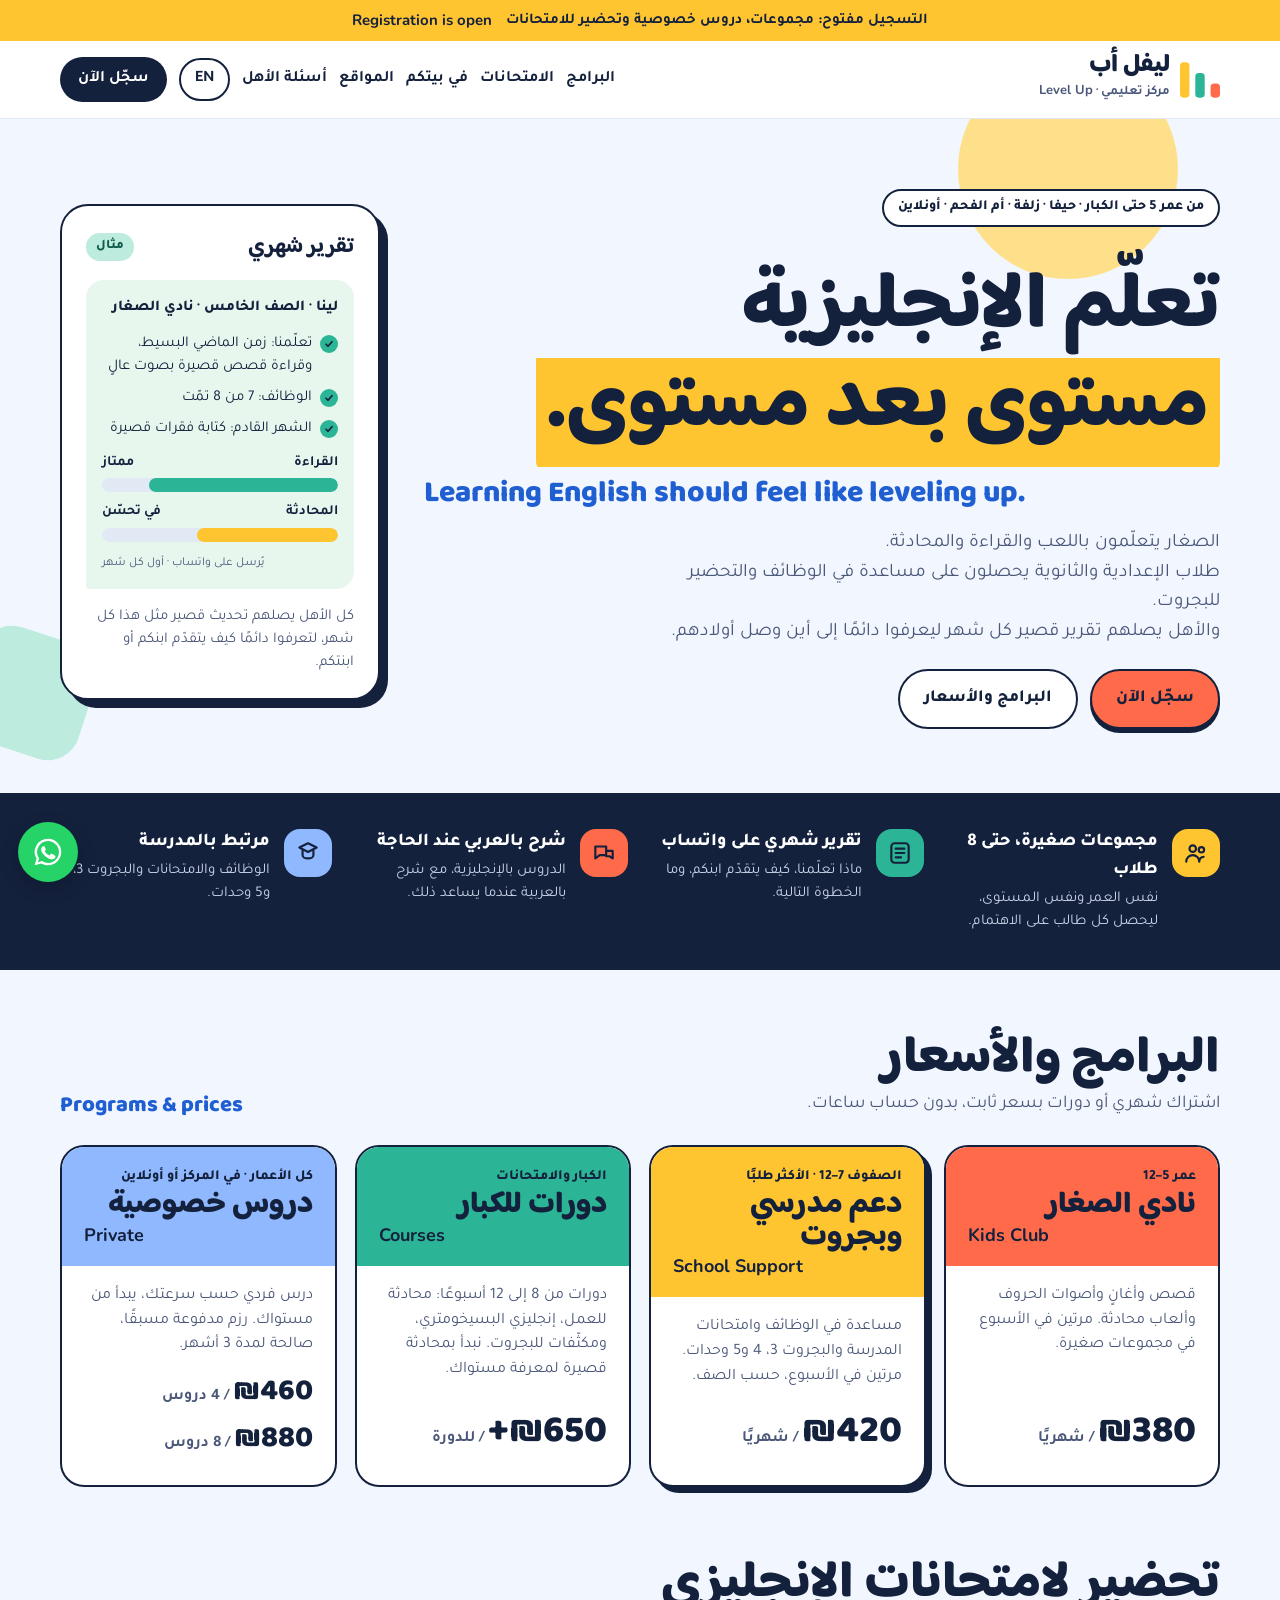
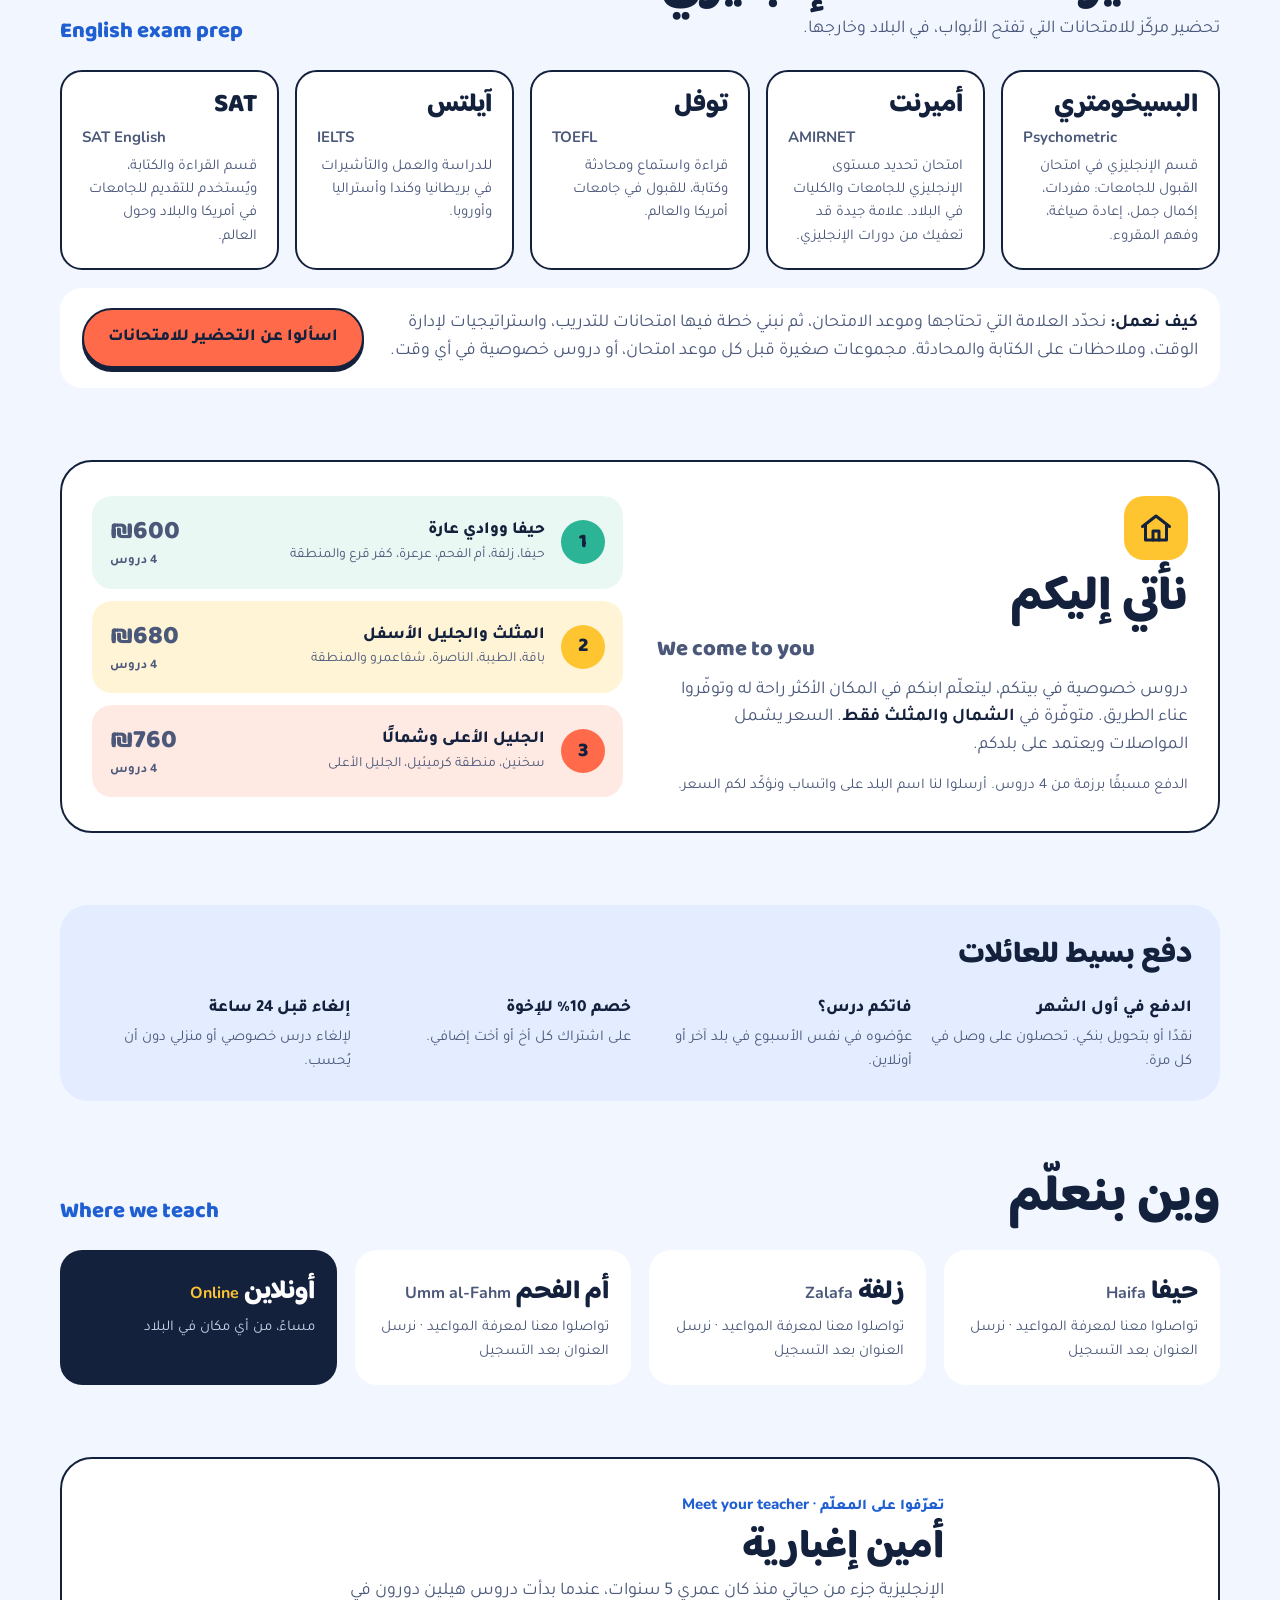
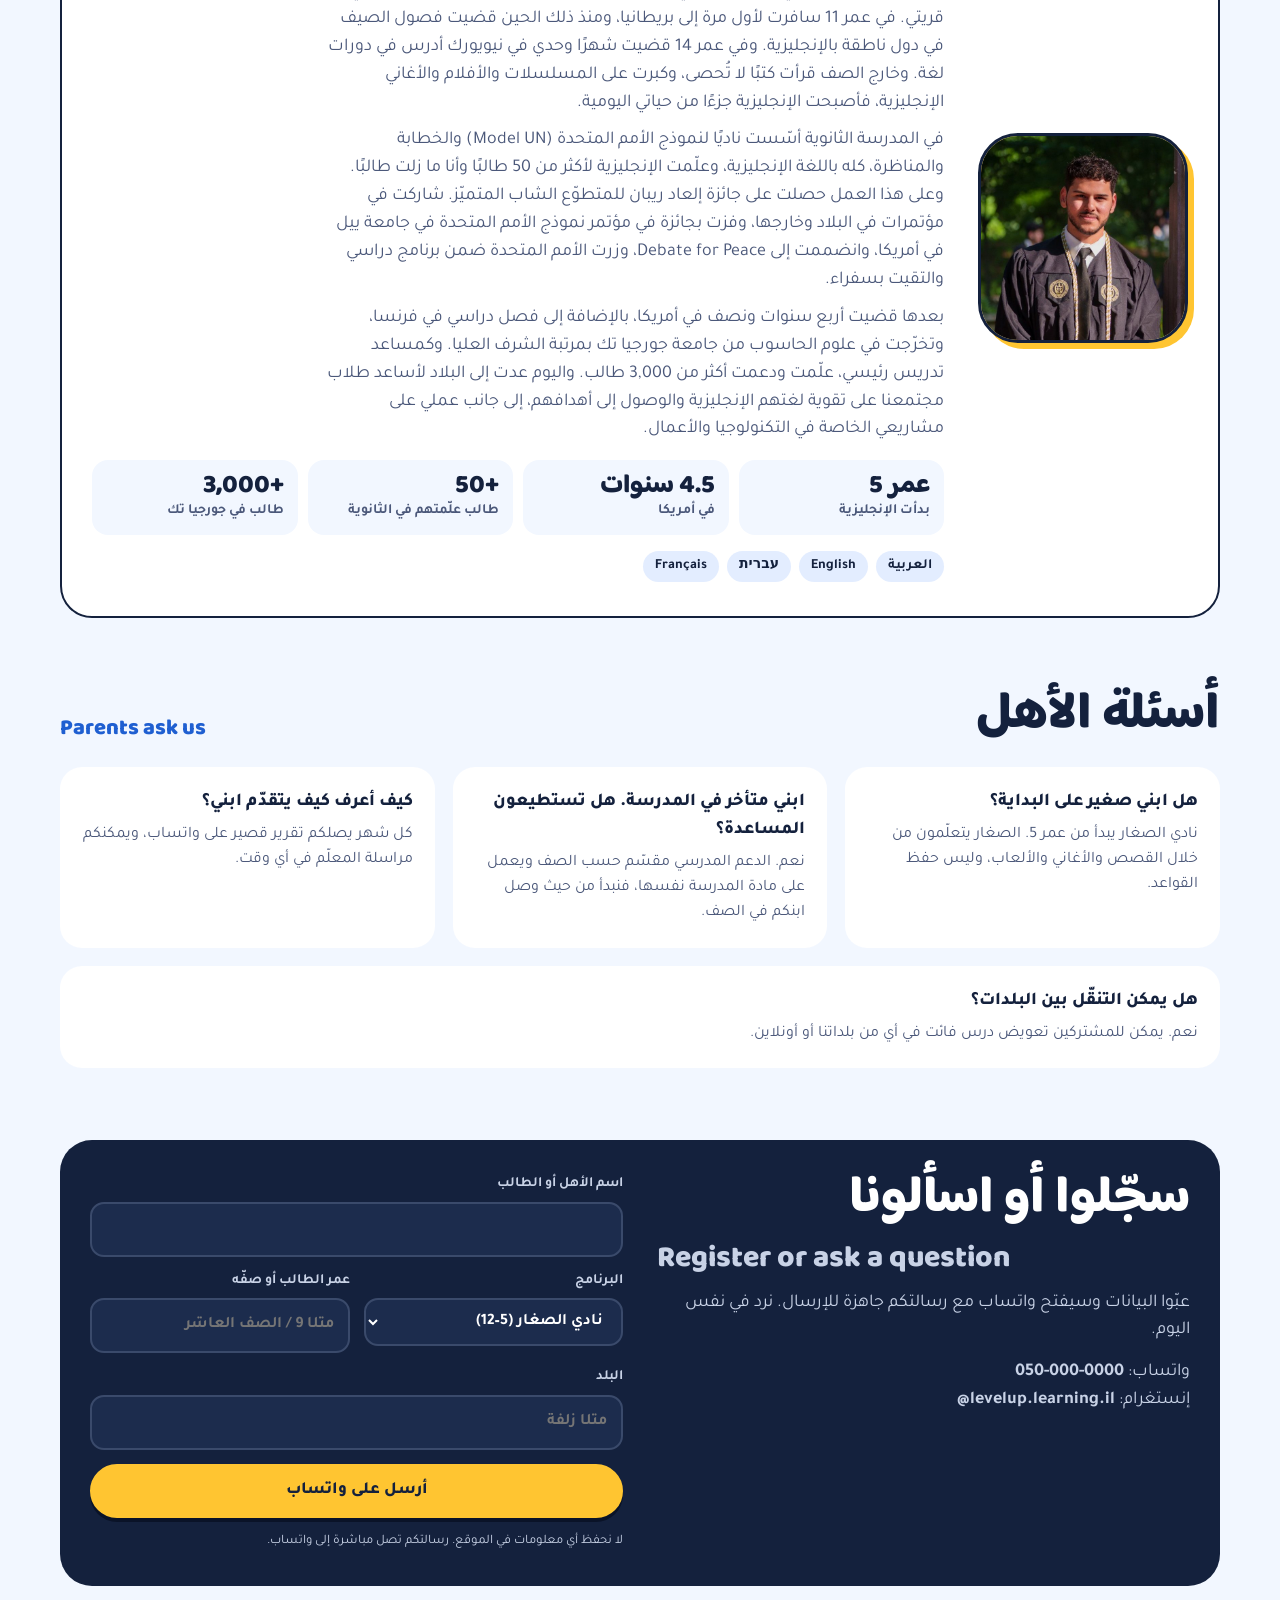
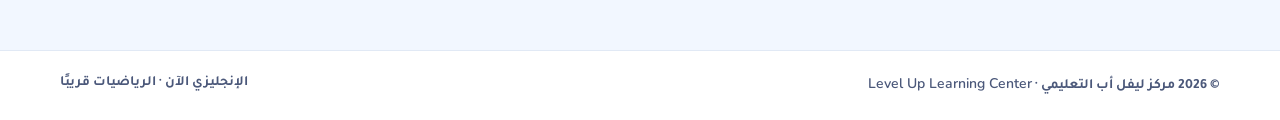
==== commit 3942fd12: "Hero intro: one line per audience" ====
--- a/ar/index.html
+++ b/ar/index.html
@@ -235,7 +235,7 @@
       <p class="chip">من عمر 5 حتى الكبار · حيفا · زلفة · أم الفحم · أونلاين</p>
       <h1>تعلّم الإنجليزية <span class="hl">مستوى بعد مستوى.</span></h1>
       <p class="en-title" lang="en" dir="ltr">Learning English should feel like leveling up.</p>
-      <p class="lead">الصغار يتعلّمون باللعب والقراءة والمحادثة. طلاب الإعدادية والثانوية يحصلون على مساعدة في الوظائف والتحضير للبجروت. والأهل يصلهم تقرير قصير كل شهر ليعرفوا دائمًا إلى أين وصل أولادهم.</p>
+      <p class="lead">الصغار يتعلّمون باللعب والقراءة والمحادثة.<br>طلاب الإعدادية والثانوية يحصلون على مساعدة في الوظائف والتحضير للبجروت.<br>والأهل يصلهم تقرير قصير كل شهر ليعرفوا دائمًا إلى أين وصل أولادهم.</p>
       <div class="btns">
         <a class="btn btn-primary" href="#contact">سجّل الآن</a>
         <a class="btn" href="#programs">البرامج والأسعار</a>
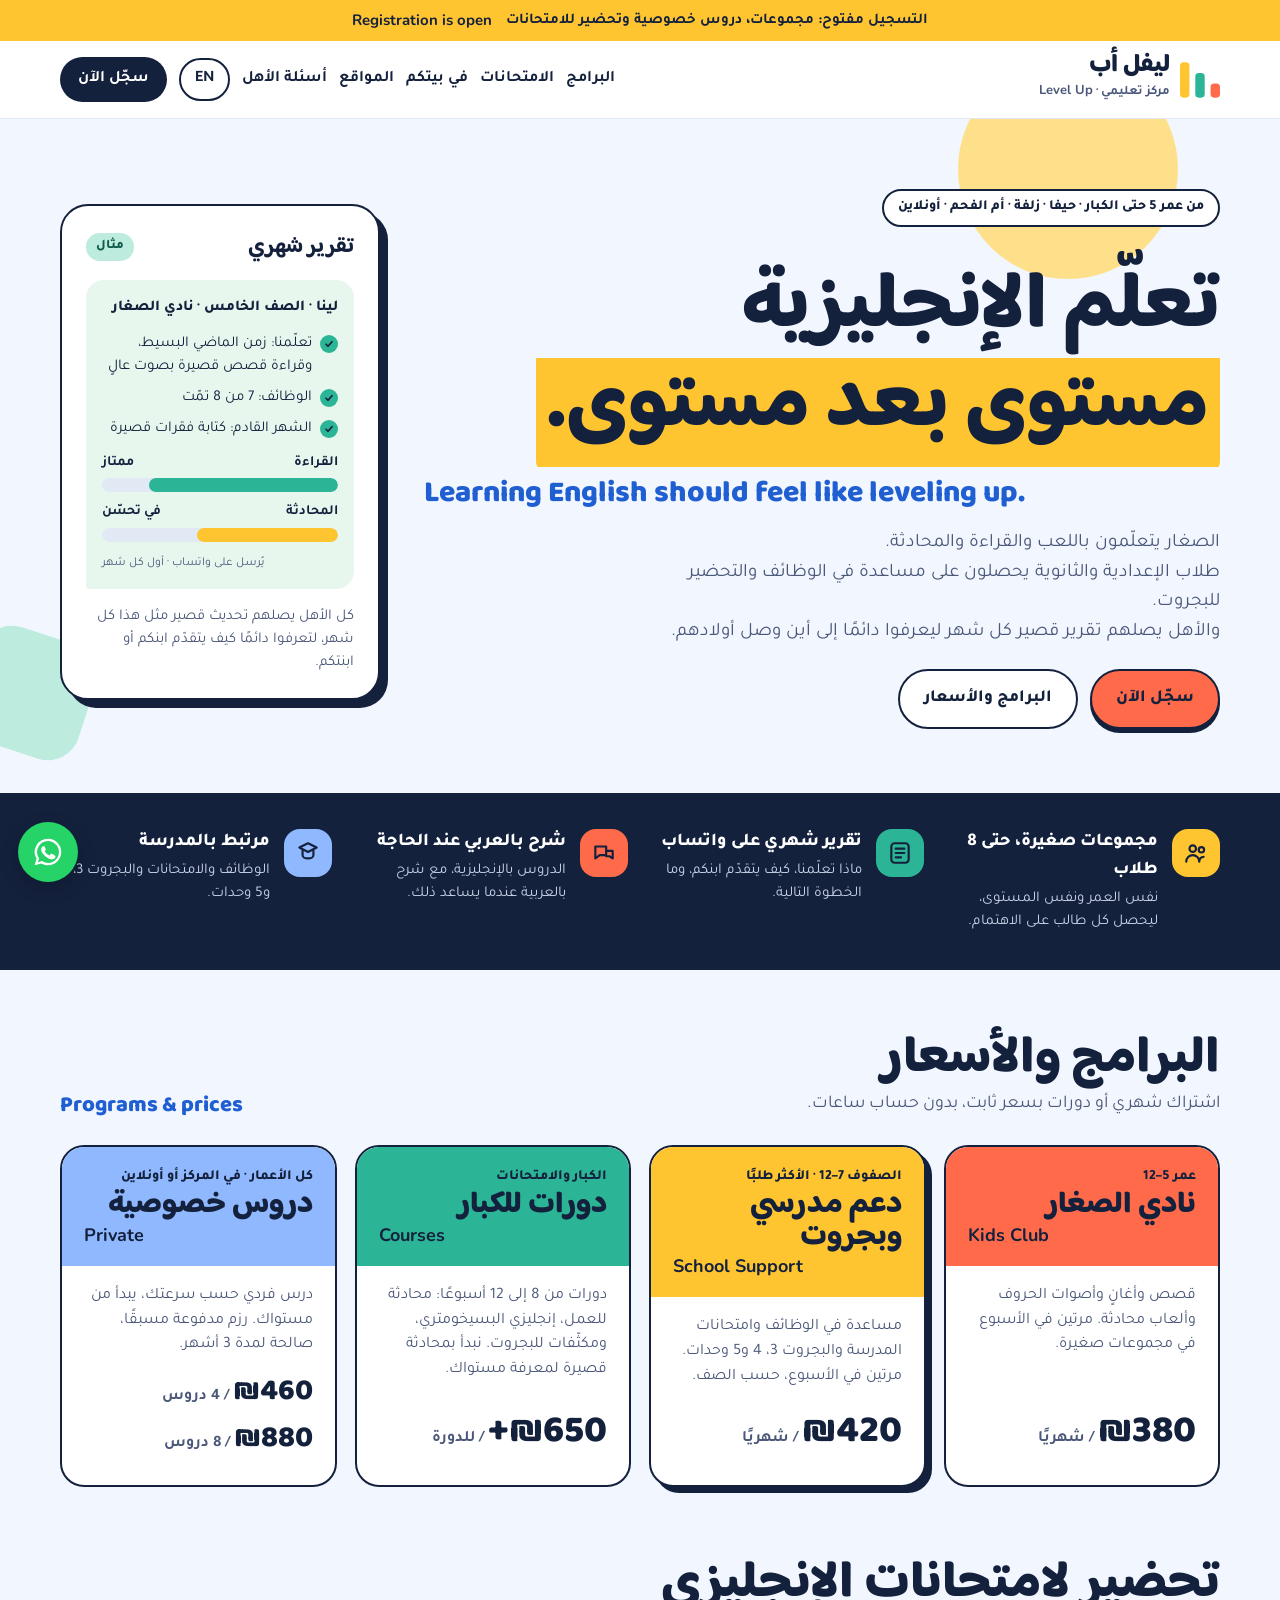
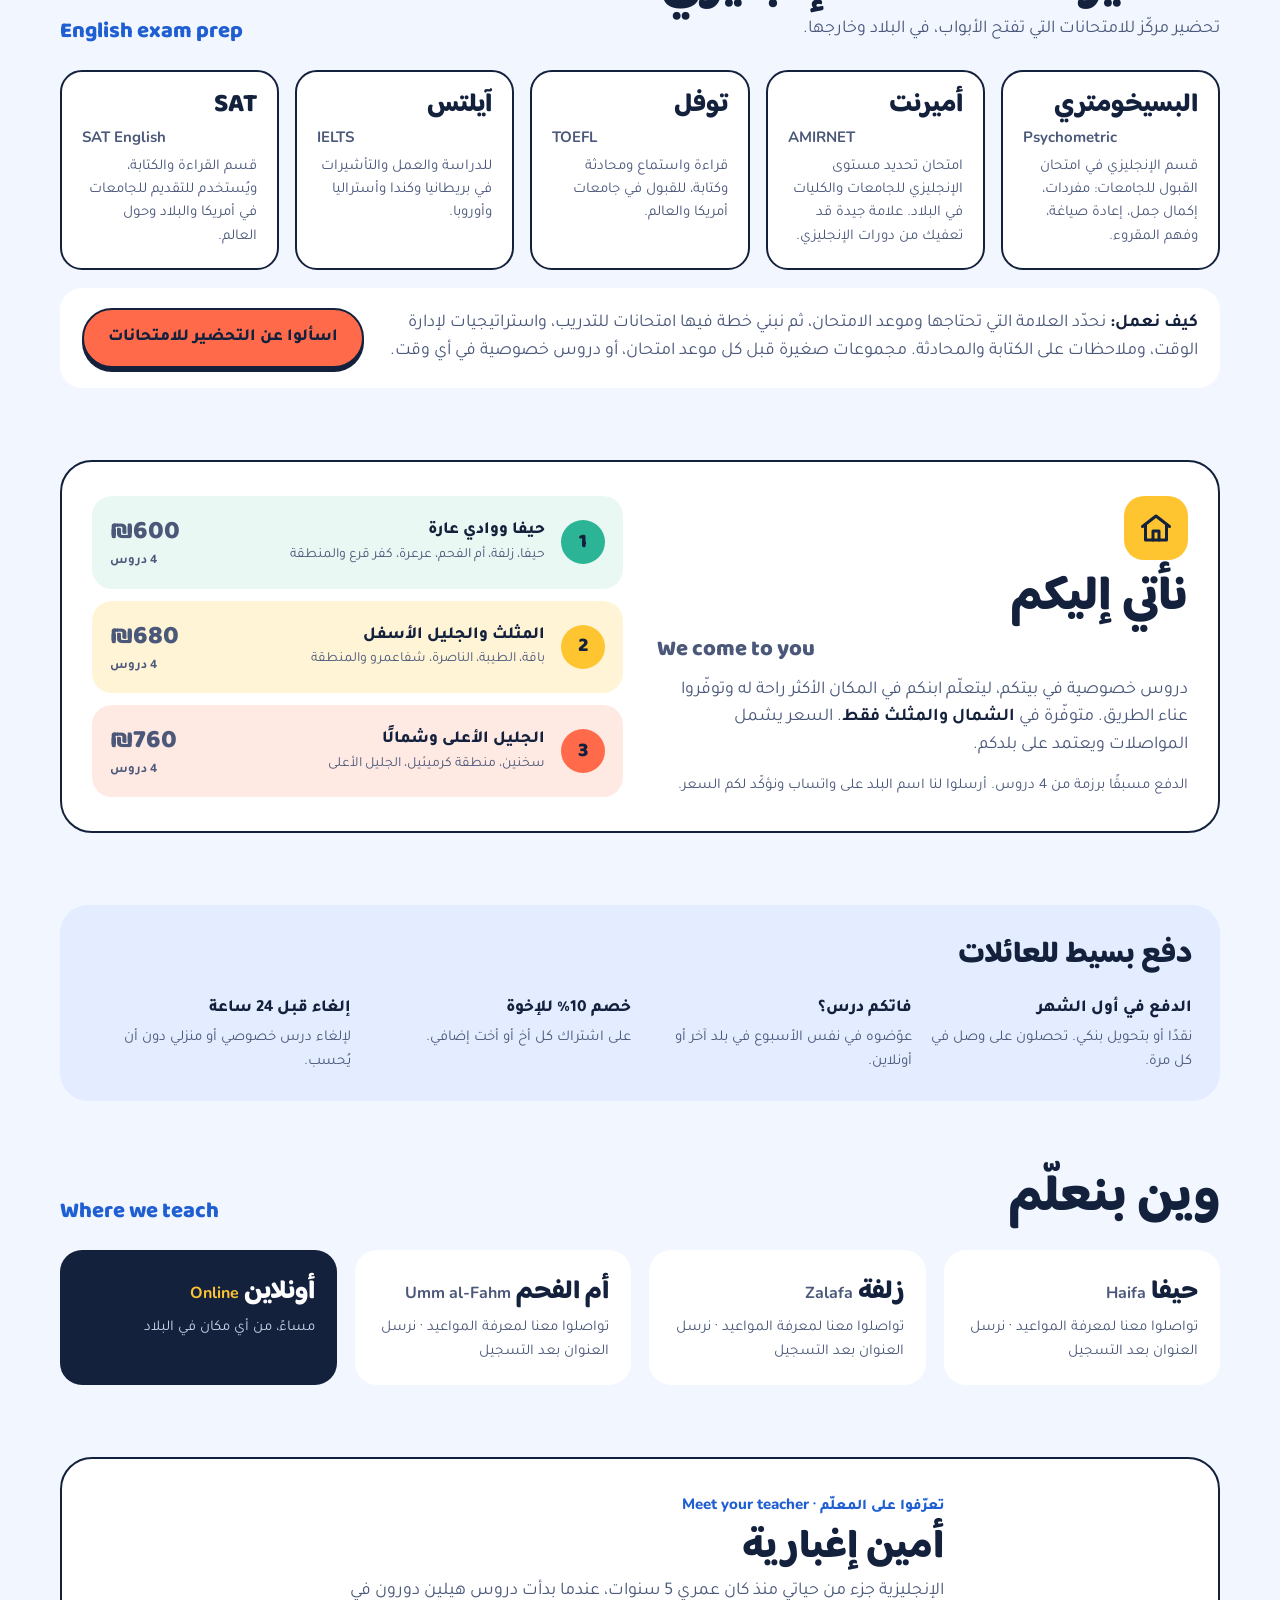
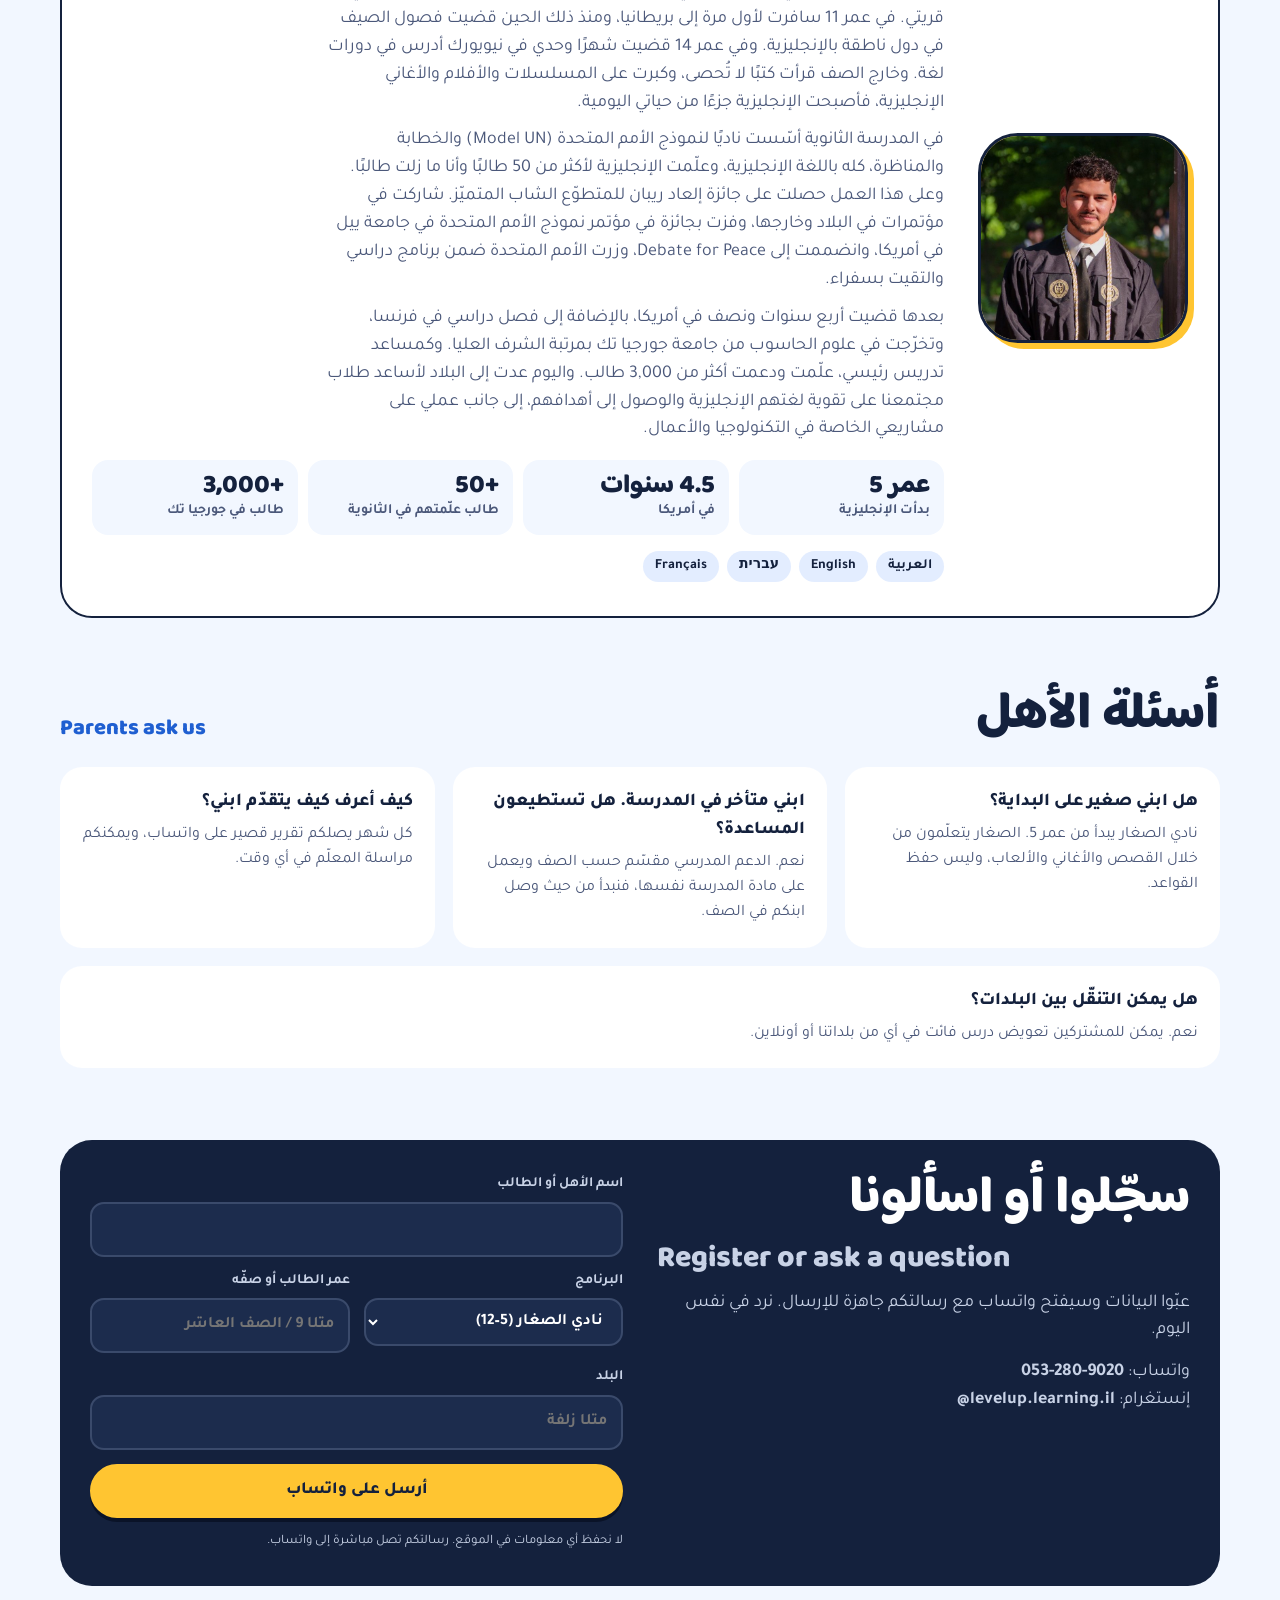
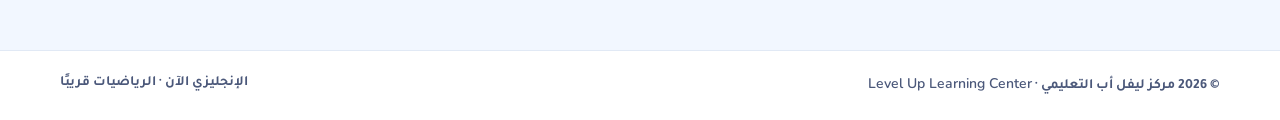
==== commit 9a9a98d0: "Add WhatsApp number" ====
--- a/ar/index.html
+++ b/ar/index.html
@@ -423,7 +423,7 @@
 
 <script>
 /* ===== EDIT HERE: your WhatsApp number (same as in the English index.html) ===== */
-const WHATSAPP = "972500000000";
+const WHATSAPP = "972532809020";
 
 const pretty = "0" + WHATSAPP.slice(3, 5) + "-" + WHATSAPP.slice(5, 8) + "-" + WHATSAPP.slice(8);
 document.getElementById("wa-shown").textContent = pretty;
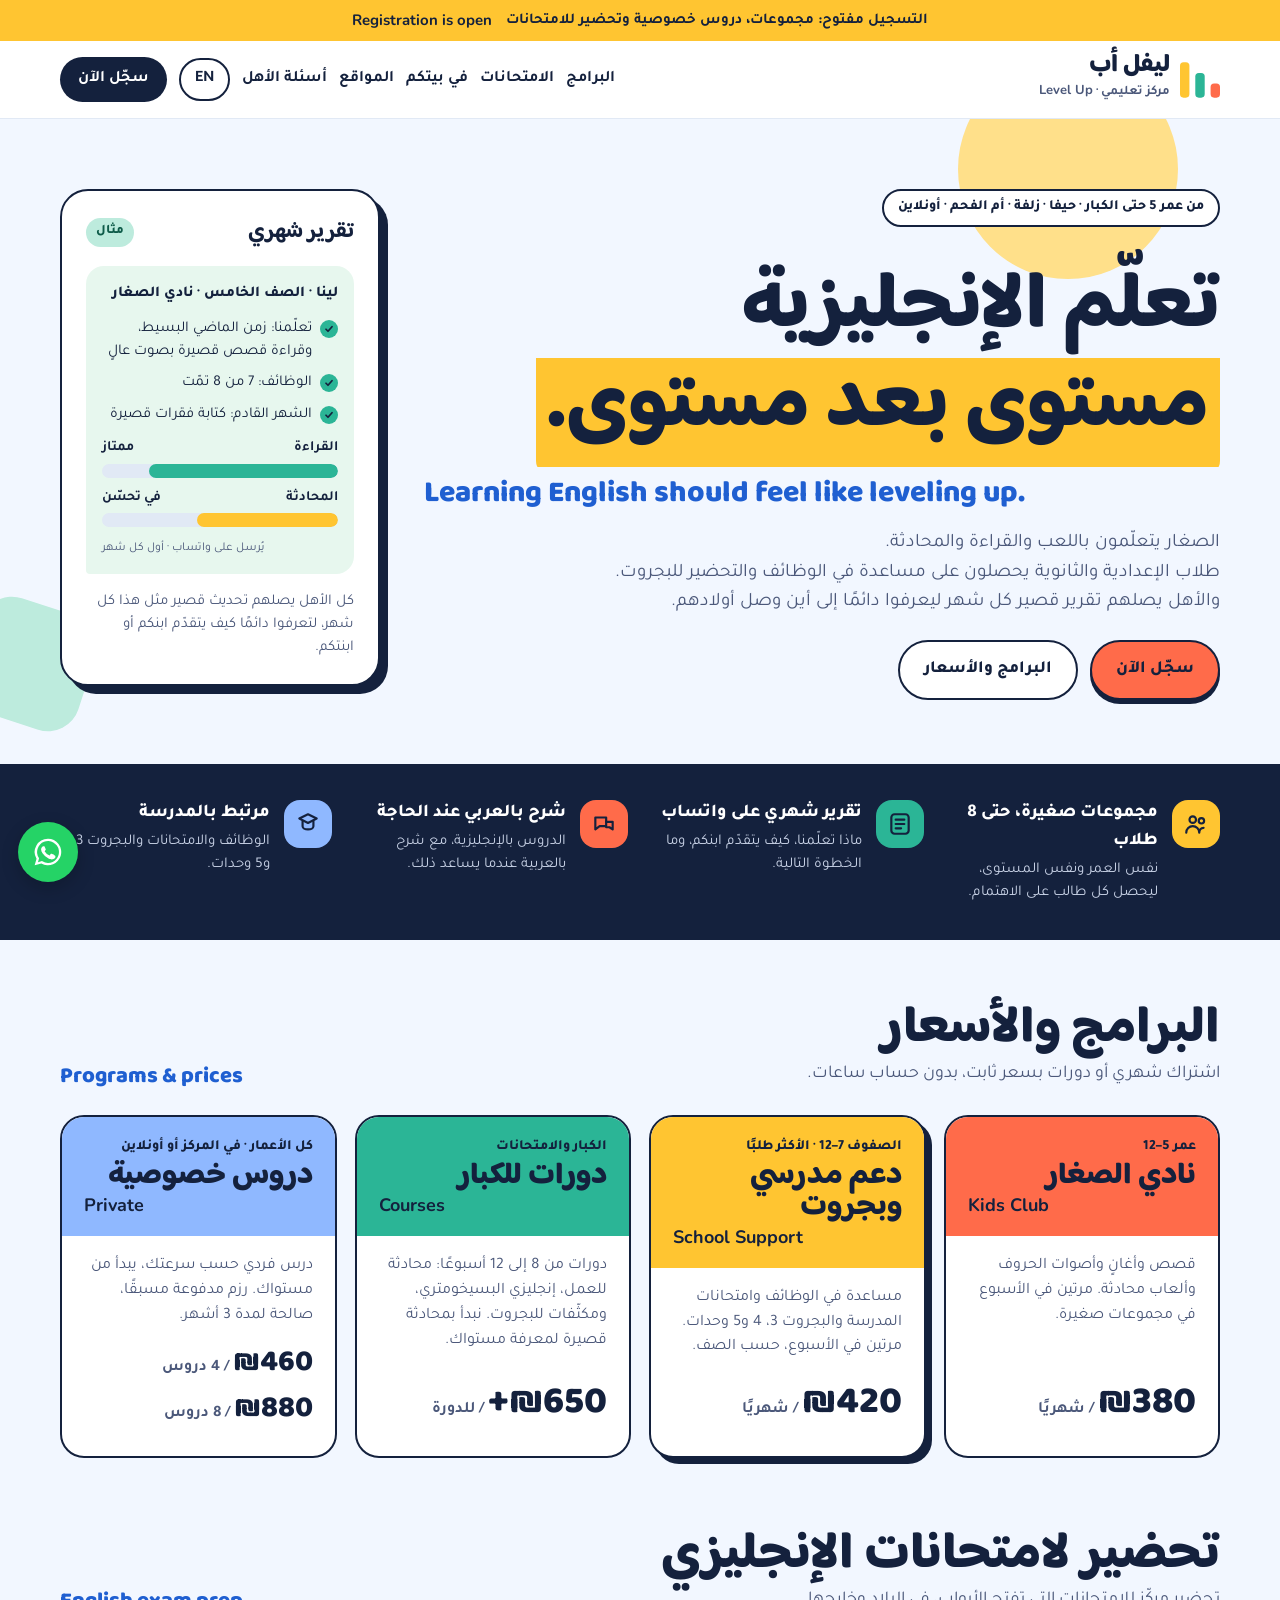
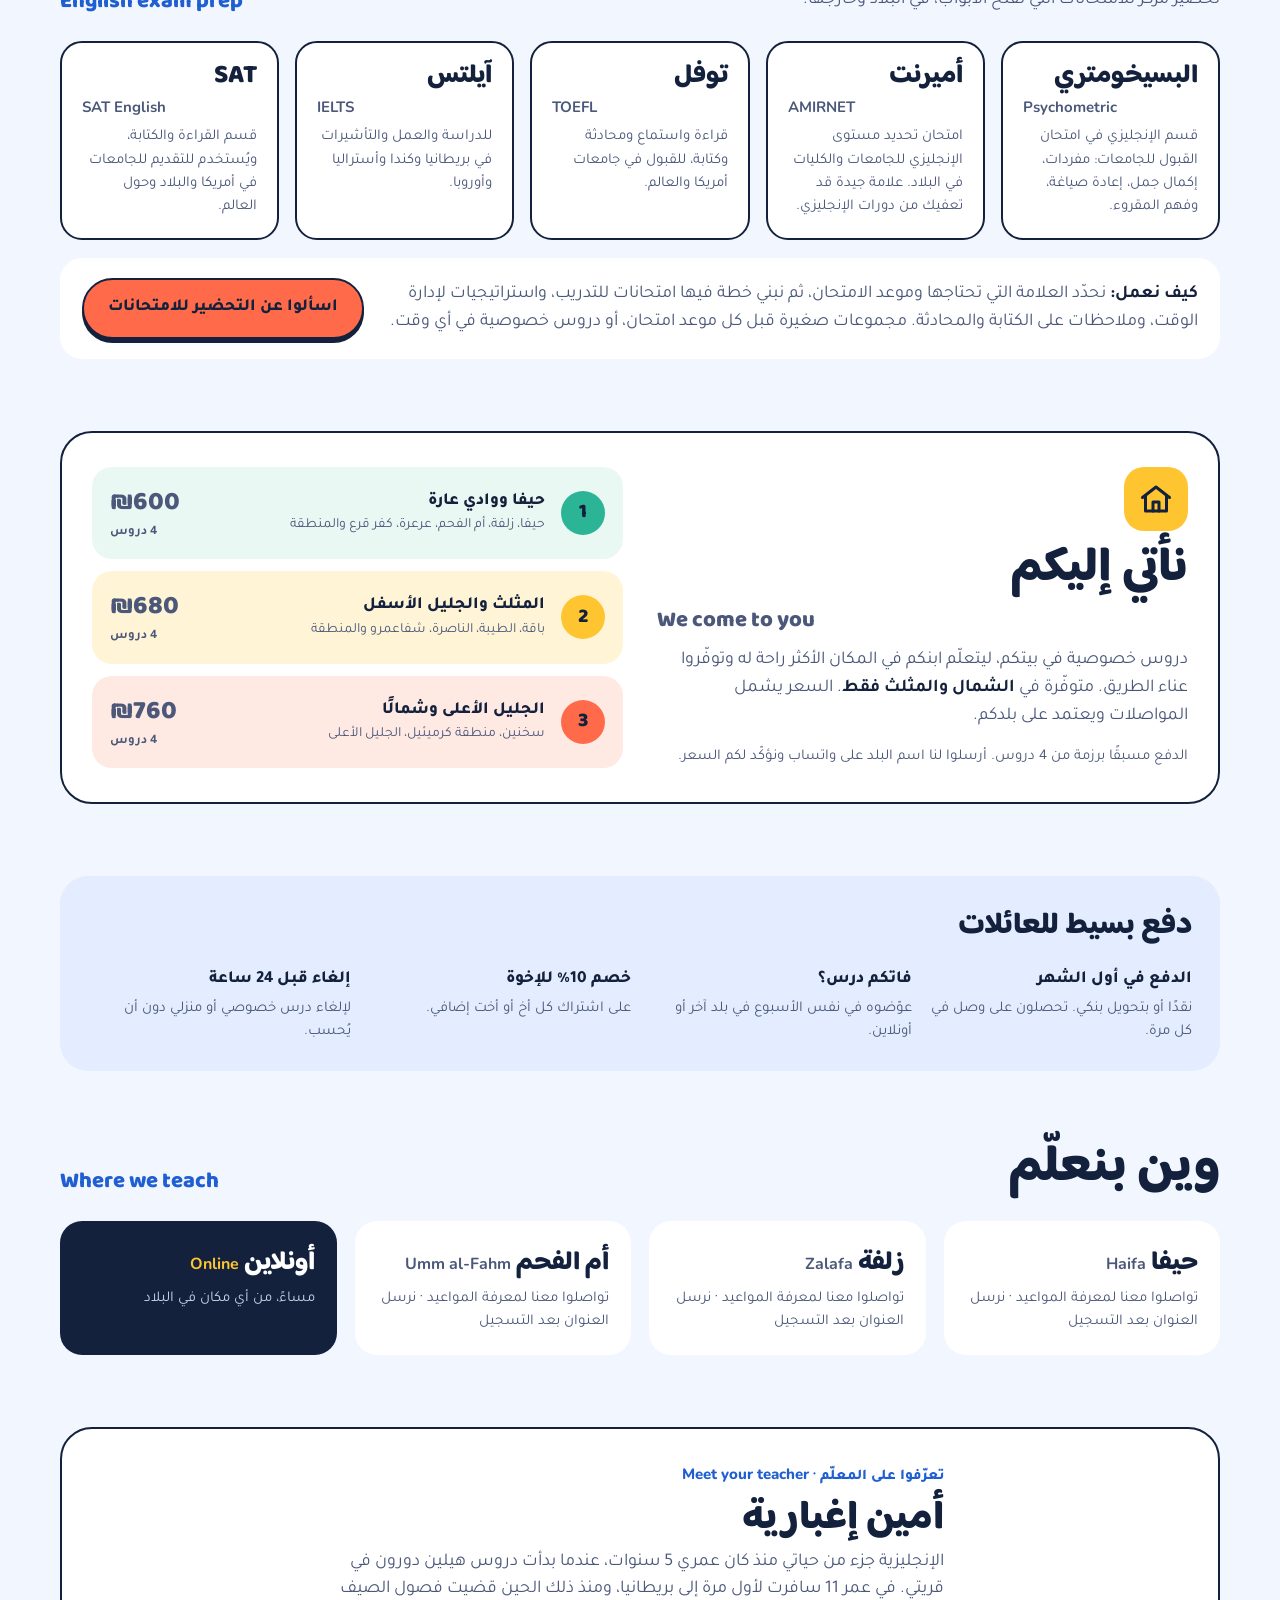
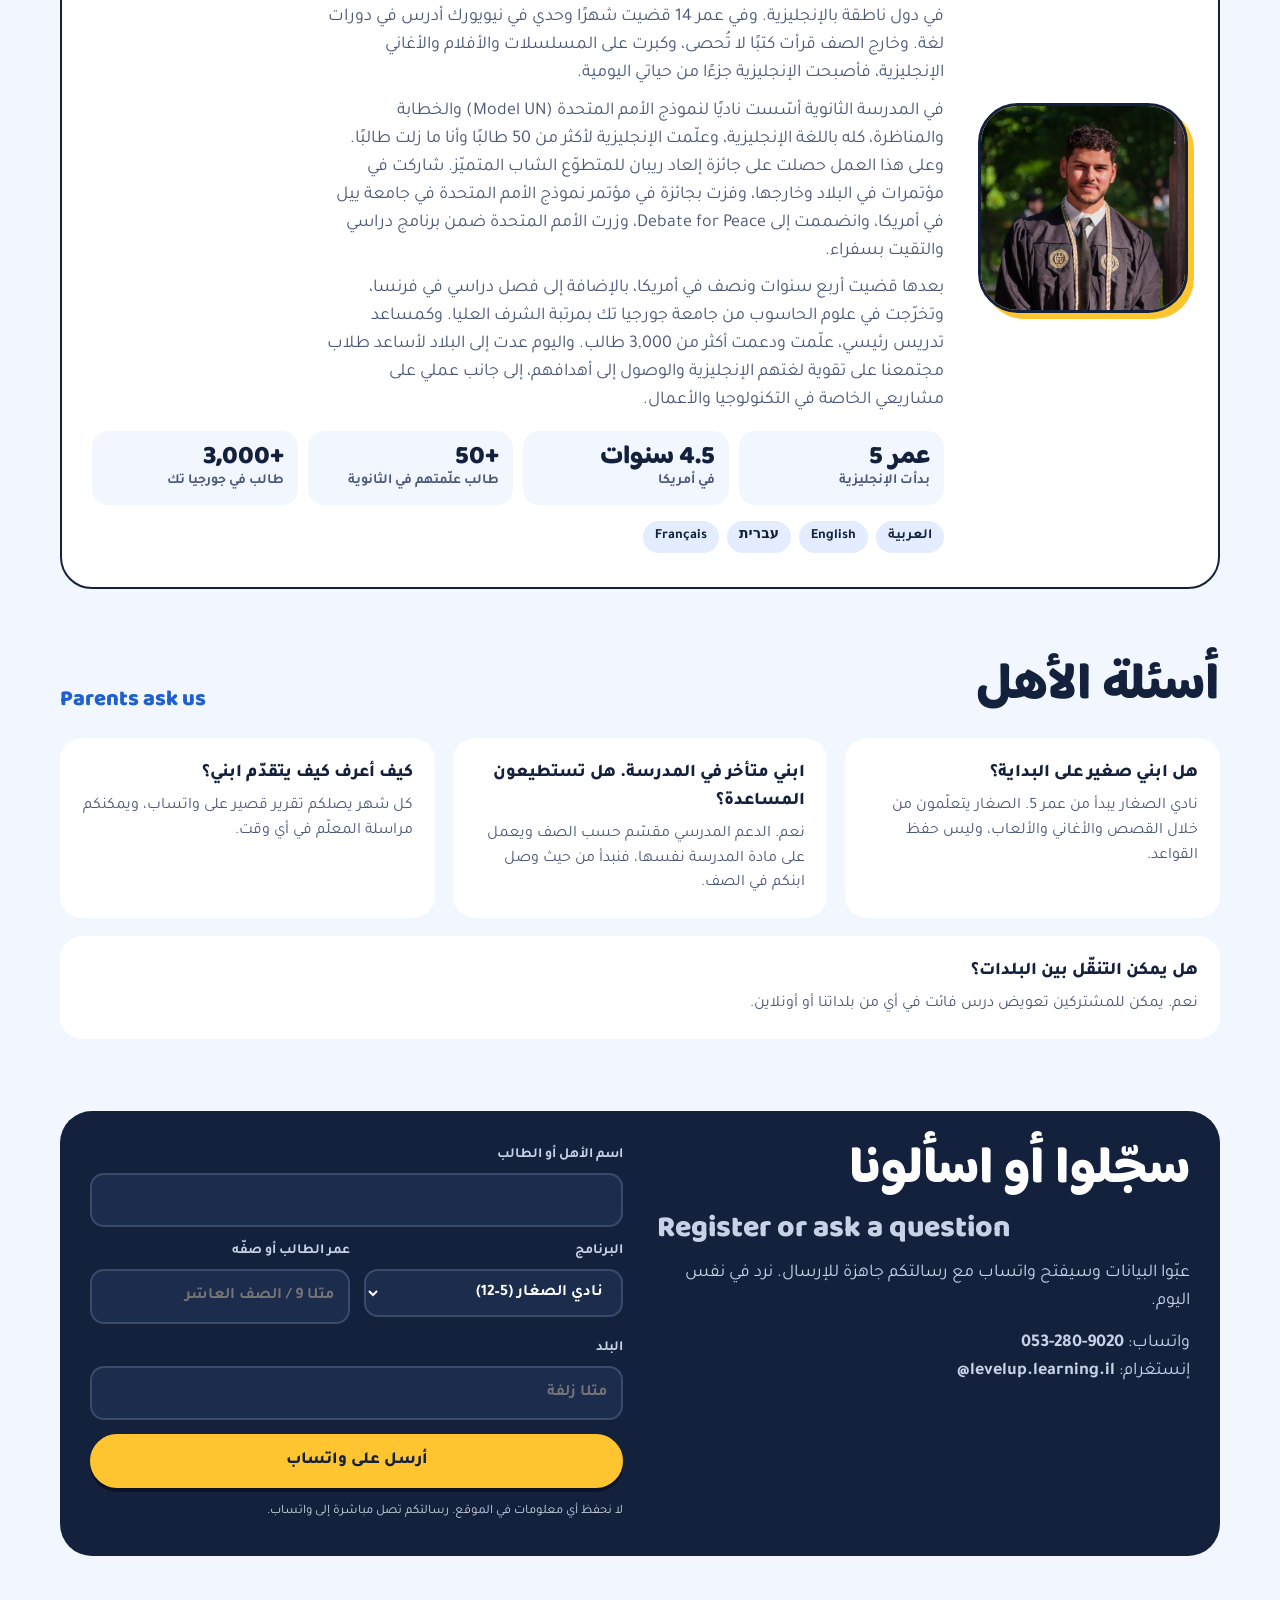
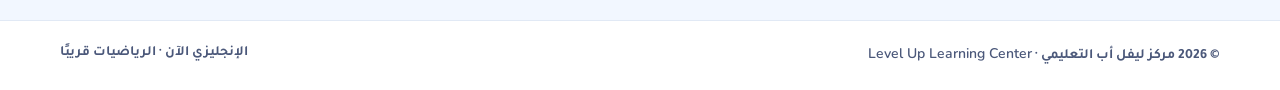
==== commit 5c1e2dfd: "Arabic hero intro: keep each sentence on one line on desktop" ====
--- a/ar/index.html
+++ b/ar/index.html
@@ -201,6 +201,7 @@
 .contact .en-title{color:var(--yellow)}
 .loc h3 .en{font-size:16px;font-weight:700;color:var(--muted);white-space:nowrap}
 .loc.dark h3 .en{color:var(--yellow)}
+.hero p.lead{max-width:none}
 .wa{right:auto;left:max(18px,env(safe-area-inset-left))}
 </style>
 </head>
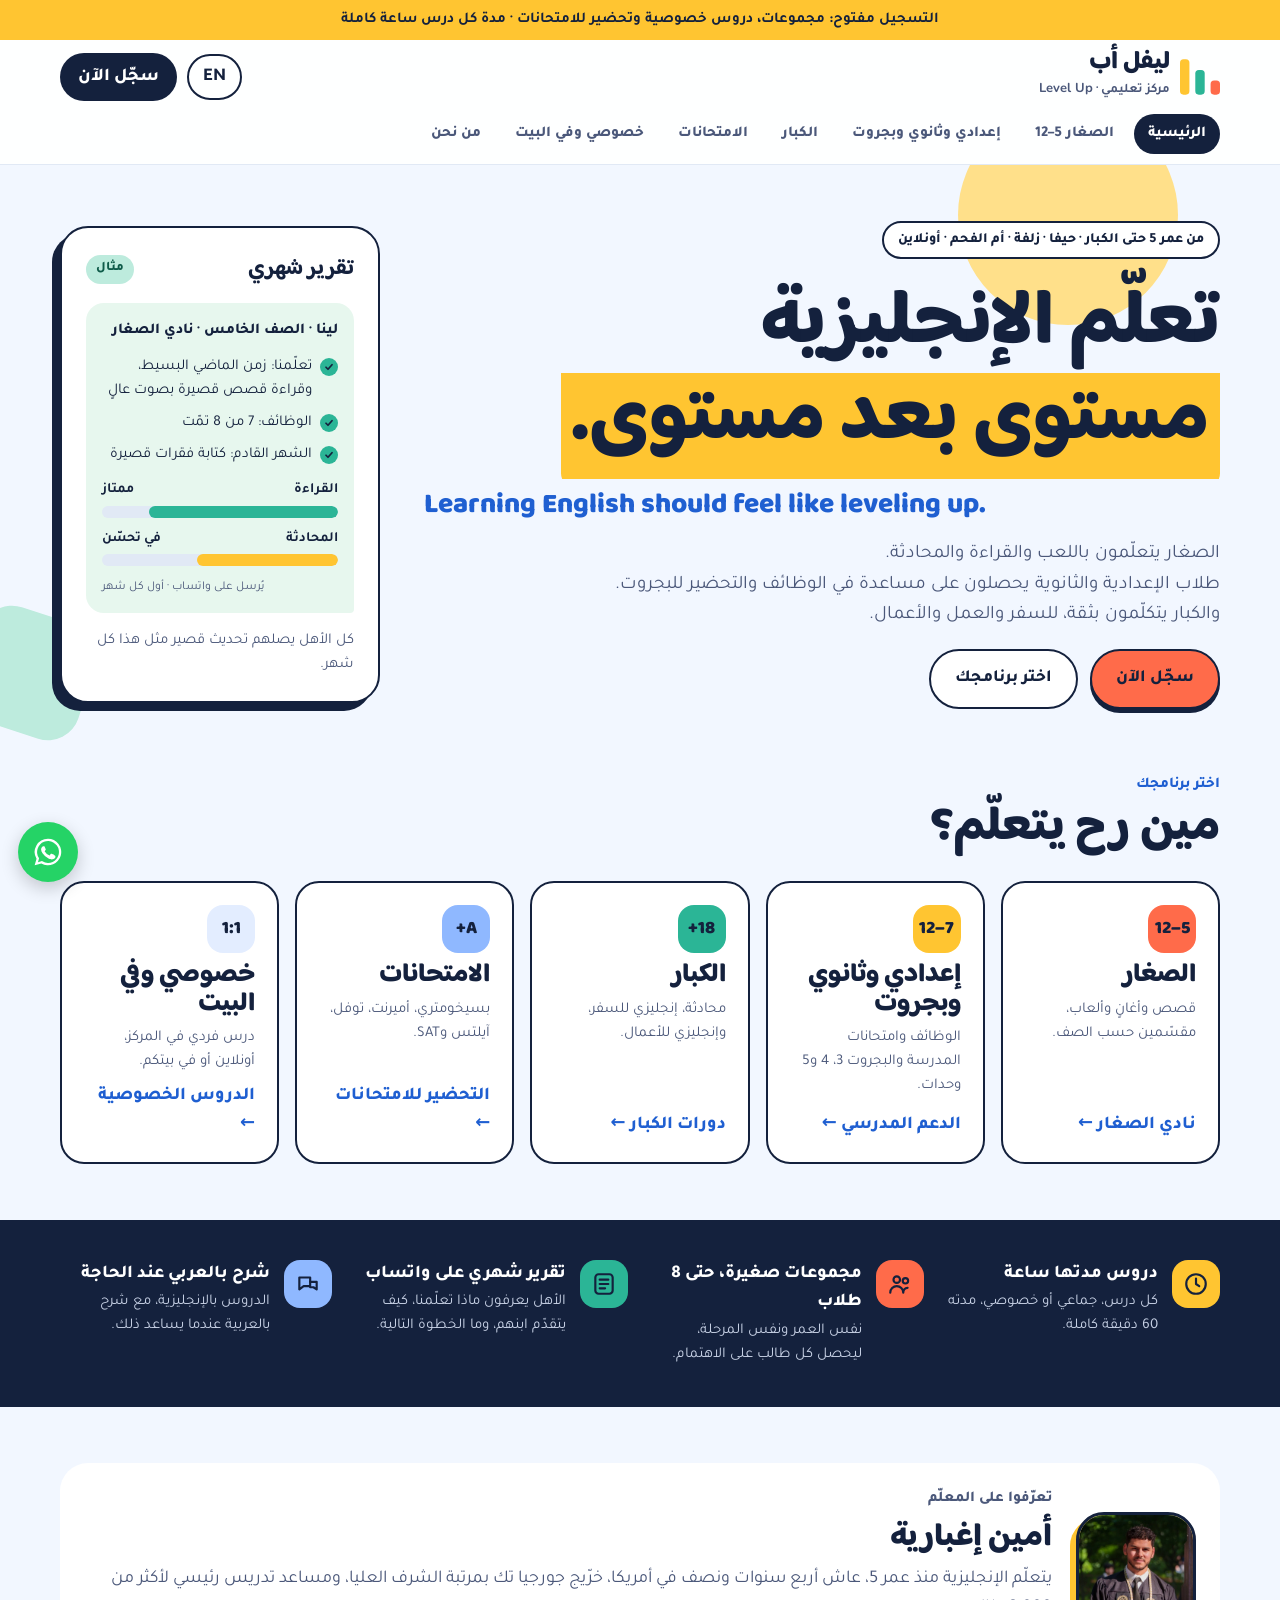
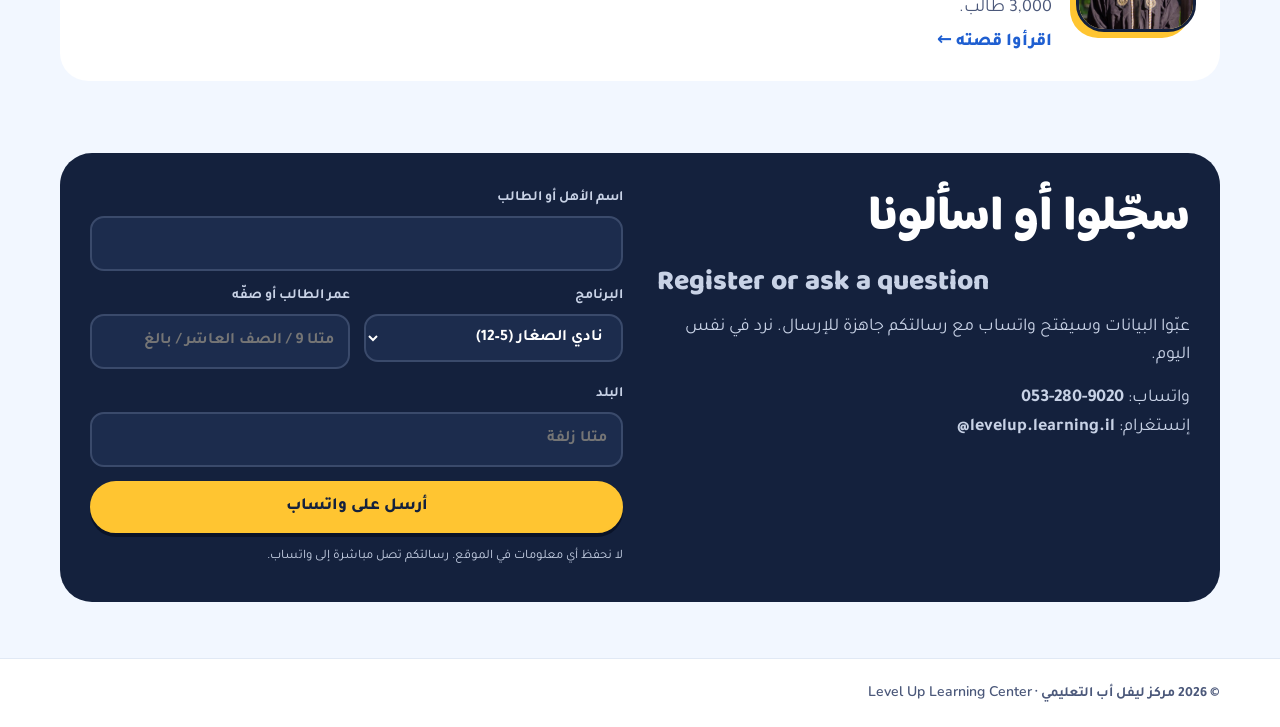
==== commit 407d5013: "Rebuild: audience tabs, scroll animations, 60-minute lessons, travel and business English, shared CS" ====
--- a/ar/index.html
+++ b/ar/index.html
@@ -1,10 +1,10 @@
 <!doctype html>
-<html lang="ar" dir="rtl">
+<html lang="ar" dir="rtl" class="no-anim">
 <head>
 <meta charset="utf-8">
 <meta name="viewport" content="width=device-width, initial-scale=1">
 <title>ليفل أب | دروس إنجليزي في حيفا، زلفة، أم الفحم وأونلاين</title>
-<meta name="description" content="دروس إنجليزي لكل الأعمار: نادي الصغار، دعم مدرسي وبجروت، دورات للكبار ودروس خصوصية. حيفا، زلفة، أم الفحم، أونلاين أو في بيتكم. تحضير للبسيخومتري، أميرنت، توفل، آيلتس وSAT.">
+<meta name="description" content="دروس إنجليزي لكل الأعمار: نادي الصغار، دعم مدرسي وبجروت، دورات للكبار (للسفر، للأعمال، للمحادثة)، تحضير للبسيخومتري وأميرنت وتوفل وآيلتس وSAT، ودروس خصوصية. حيفا، زلفة، أم الفحم، أونلاين أو في بيتكم.">
 <meta property="og:title" content="مركز ليفل أب التعليمي | Level Up">
 <meta property="og:description" content="إنجليزي لكل الأعمار، مستوى بعد مستوى. حيفا، زلفة، أم الفحم وأونلاين.">
 <meta property="og:type" content="website">
@@ -15,435 +15,336 @@
 <link rel="preconnect" href="https://fonts.googleapis.com">
 <link rel="preconnect" href="https://fonts.gstatic.com" crossorigin>
 <link rel="stylesheet" href="https://fonts.googleapis.com/css2?family=Baloo+2:wght@600;700;800&family=Baloo+Bhaijaan+2:wght@600;700;800&family=Nunito:wght@400;600;700;800&family=Tajawal:wght@400;500;700;800&display=swap">
-<style>
-/* ===== EDIT HERE: colors ===== */
-:root{
-  --navy:#14213D; --ink:#14213D; --muted:#4B587A; --bg:#F2F7FF; --card:#FFFFFF; --line:#E1E9F5;
-  --yellow:#FFC531; --coral:#FF6B4A; --mint:#2BB596; --sky:#8FB8FF; --blue:#1F5FD1;
-  --display:'Baloo 2',system-ui,sans-serif; --ar-display:'Baloo Bhaijaan 2','Tajawal',sans-serif;
-  --body:'Nunito','Tajawal',system-ui,sans-serif; --ar:'Tajawal',sans-serif;
-}
-*{box-sizing:border-box}
-html{scroll-behavior:smooth}
-body{margin:0;background:var(--bg);color:var(--ink);font-family:var(--body);font-size:17px;line-height:1.55}
-img{max-width:100%}
-a{color:var(--blue)}
-.wrap{max-width:1200px;margin:0 auto;padding-left:max(20px,env(safe-area-inset-left));padding-right:max(20px,env(safe-area-inset-right))}
-.ar{font-family:var(--ar)}
-.ar-title{font-family:var(--ar-display);font-weight:700;color:var(--blue);margin:0}
-h1,h2,h3{margin:0}
-.h2{font-family:var(--display);font-weight:800;font-size:clamp(32px,4vw,52px);line-height:1}
-.sec{padding-block:64px 8px}
-.sec-head{display:flex;flex-wrap:wrap;justify-content:space-between;align-items:flex-end;gap:8px 24px;margin-bottom:26px}
-.sec-head p.sub{margin:6px 0 0;color:var(--muted)}
-.row{display:flex;flex-wrap:wrap;gap:18px}
-.row>*{flex:1 1 250px;min-width:0}
-.btn{display:inline-block;text-decoration:none;font-weight:800;border-radius:999px;padding:15px 24px;border:2px solid var(--navy);color:var(--navy);background:#fff;cursor:pointer;font-family:inherit;font-size:17px}
-.btn-primary{background:var(--coral);box-shadow:0 4px 0 var(--navy)}
-.btn-yellow{background:var(--yellow);border-color:var(--yellow);box-shadow:0 4px 0 #0A1328}
-.btn:active{transform:translateY(2px);box-shadow:none}
-:focus-visible{outline:3px solid var(--blue);outline-offset:3px}
-
-/* announcement + header */
-.announce{background:var(--yellow);font-weight:700;font-size:15px;text-align:center}
-.announce .wrap{padding-block:9px;display:flex;flex-wrap:wrap;justify-content:center;gap:2px 14px}
-header{background:#fff;border-bottom:1px solid var(--line);position:sticky;top:0;z-index:20}
-header .wrap{padding-block:12px;display:flex;align-items:center;justify-content:space-between;gap:14px}
-.logo{display:flex;align-items:center;gap:10px;color:var(--ink);text-decoration:none}
-.logo b{font-family:var(--display);font-weight:800;font-size:25px;line-height:1;display:block}
-.logo small{font-size:13px;font-weight:700;color:var(--muted)}
-nav{display:flex;align-items:center;gap:20px;font-weight:700;font-size:16px}
-nav a{color:var(--ink);text-decoration:none}
-nav a.cta{background:var(--navy);color:#fff;padding:10px 18px;border-radius:999px}
-nav a.lang{border:2px solid var(--navy);padding:7px 14px;border-radius:999px}
-nav{gap:12px}nav a{white-space:nowrap}
-@media (max-width:440px){.logo small{display:none}.logo b{font-size:22px}nav a.cta{padding:9px 14px}}
-@media (max-width:860px){nav a:not(.cta):not(.lang){display:none}}
-
-/* hero */
-.hero{position:relative;overflow:hidden}
-.blob1{position:absolute;width:220px;height:220px;border-radius:50%;background:#FFE08A;top:-60px;right:8%}
-.blob2{position:absolute;width:120px;height:120px;border-radius:32px;background:#BDEBDD;bottom:40px;left:-30px;transform:rotate(18deg)}
-.hero .wrap{position:relative;padding-block:56px 64px;display:flex;flex-wrap:wrap;gap:44px;align-items:center}
-.hero-text{flex:999 1 520px;min-width:0;display:flex;flex-direction:column;gap:18px}
-.chip{align-self:flex-start;background:#fff;border:2px solid var(--navy);border-radius:999px;padding:6px 14px;font-weight:800;font-size:14px}
-.hero h1{font-family:var(--display);font-weight:800;font-size:clamp(42px,6.2vw,86px);line-height:1.12;text-wrap:balance}
-.hl{background:linear-gradient(transparent 14%,var(--yellow) 14%,var(--yellow) 94%,transparent 94%);border-radius:.18em;padding:0 .14em;-webkit-box-decoration-break:clone;box-decoration-break:clone}
-.hero .ar-title{font-size:clamp(24px,3.2vw,38px);line-height:1.3;text-align:right}
-.hero p.lead{margin:0;max-width:56ch;color:var(--muted);font-size:19px}
-.btns{display:flex;flex-wrap:wrap;gap:12px;padding-top:4px}
-.level{flex:1 1 320px;min-width:0;background:#fff;border:2px solid var(--navy);border-radius:28px;padding:24px;box-shadow:8px 8px 0 var(--navy);display:flex;flex-direction:column;gap:16px}
-.level-top{display:flex;justify-content:space-between;align-items:center;gap:10px}
-.level-top b{font-family:var(--display);font-size:22px}
-.tag{background:#BDEBDD;color:#0E5B49;font-weight:800;font-size:13px;padding:4px 10px;border-radius:999px}
-.bar{height:14px;background:var(--line);border-radius:999px;overflow:hidden}
-.bar i{display:block;width:60%;height:100%;background:var(--mint);border-radius:999px}
-.report{background:#E7F7EE;border-radius:18px 18px 18px 4px;padding:16px;display:flex;flex-direction:column;gap:12px}
-.report .who{margin:0;font-weight:800;font-size:15px}
-.report ul{margin:0;padding:0;list-style:none;display:flex;flex-direction:column;gap:8px;font-size:15px}
-.report li{display:flex;gap:8px;align-items:flex-start}
-.ck{flex:0 0 auto;width:18px;height:18px;margin-top:3px;border-radius:50%;background:var(--mint) url("data:image/svg+xml,%3Csvg xmlns='http://www.w3.org/2000/svg' viewBox='0 0 24 24' fill='none' stroke='%2314213D' stroke-width='3.5' stroke-linecap='round' stroke-linejoin='round'%3E%3Cpath d='M6 12.5l4 4 8-9'/%3E%3C/svg%3E") center/12px no-repeat}
-.skills{display:flex;flex-direction:column;gap:10px}
-.sk{display:flex;justify-content:space-between;font-weight:700;font-size:14px;margin-bottom:4px}
-.report .time{margin:0;font-size:12px;color:var(--muted);text-align:right}
-.small{font-size:15px;color:var(--muted);margin:0}
-
-/* trust strip */
-.trust{background:var(--navy);color:#fff}
-.trust .wrap{padding-block:36px;display:flex;flex-wrap:wrap;gap:24px}
-.trust .item{flex:1 1 230px;min-width:0;display:flex;gap:14px;align-items:flex-start}
-.ico{flex:0 0 auto;width:48px;height:48px;border-radius:16px;display:flex;align-items:center;justify-content:center}
-.trust h3{font-size:18px;font-weight:800}
-.trust p{margin:2px 0 0;color:#C8D2E6;font-size:15px}
-
-/* programs */
-.prog{background:#fff;border:2px solid var(--navy);border-radius:24px;overflow:hidden;display:flex;flex-direction:column}
-.prog.pop{box-shadow:6px 6px 0 var(--navy)}
-.prog-top{padding:20px 22px 16px}
-.prog-top .age{margin:0;font-weight:800;font-size:14px}
-.prog-top h3{font-family:var(--display);font-weight:800;font-size:30px;line-height:1.05;margin-top:2px}
-.prog-top .ar{margin:0;font-weight:700;text-align:right}
-.prog-body{padding:18px 22px 22px;display:flex;flex-direction:column;gap:12px;flex:1}
-.prog-body p{margin:0;color:var(--muted);font-size:16px}
-.price{margin-top:auto!important;color:var(--ink)!important}
-.price b{font-family:var(--display);font-weight:800;font-size:38px}
-.price span{color:var(--muted);font-weight:700}
-
-.exams{display:grid;grid-template-columns:repeat(auto-fit,minmax(200px,1fr));gap:16px}
-.exam{background:#fff;border:2px solid var(--navy);border-radius:22px;padding:20px;display:flex;flex-direction:column;gap:6px}
-.exam h3{font-family:var(--display);font-weight:800;font-size:26px;line-height:1.05}
-.exam .ar{margin:0;font-weight:700;color:var(--muted)}
-.exam p{margin:0;color:var(--muted);font-size:15px}
-.exam-how{margin-top:18px;background:#fff;border-radius:22px;padding:20px 22px;display:flex;flex-wrap:wrap;gap:16px;align-items:center;justify-content:space-between}
-.exam-how p{margin:0;flex:1 1 420px;min-width:0;color:var(--muted)}
-.exam-how strong{color:var(--ink)}
-
-/* home */
-.panel{background:#fff;border:2px solid var(--navy);border-radius:32px;padding:34px 30px;display:flex;flex-wrap:wrap;gap:34px;align-items:flex-start}
-.panel>*{flex:1 1 360px;min-width:0}
-.home-text{display:flex;flex-direction:column;gap:14px}
-.home-text p{margin:0;color:var(--muted)}
-.zones{display:flex;flex-direction:column;gap:12px}
-.zone{display:flex;align-items:center;gap:16px;border-radius:20px;padding:16px 18px}
-.zone .n{flex:0 0 auto;width:44px;height:44px;border-radius:50%;display:flex;align-items:center;justify-content:center;font-family:var(--display);font-weight:800;font-size:20px}
-.zone .t{flex:1;min-width:0}
-.zone h3{font-size:17px;font-weight:800}
-.zone p{margin:0;font-size:14px;color:var(--muted)}
-.zone .p{text-align:right;flex:0 0 auto;margin:0}
-.zone .p b{font-family:var(--display);font-weight:800;font-size:26px}
-.zone .p small{display:block;font-size:13px;color:var(--muted);font-weight:700}
-
-/* billing */
-.billing{background:#E3EDFF;border-radius:28px;padding:28px}
-.billing h2{font-family:var(--display);font-weight:800;font-size:30px;margin-bottom:16px}
-.billing h3{font-size:17px;font-weight:800;margin-bottom:4px}
-.billing p{margin:0;font-size:15px;color:var(--muted)}
-
-/* locations */
-.loc{background:#fff;border-radius:22px;padding:22px}
-.loc h3{font-family:var(--display);font-weight:800;font-size:26px}
-.loc h3 .ar{font-size:18px;color:var(--muted);font-weight:700}
-.loc p{margin:4px 0 0;color:var(--muted);font-size:15px}
-.loc.dark{background:var(--navy);color:#fff}
-.loc.dark h3 .ar{color:var(--yellow)}
-.loc.dark p{color:#C8D2E6}
-
-/* teacher */
-.photo-wrap{flex:0 0 auto!important;display:flex;flex-direction:column;align-items:center;gap:12px}
-.photo{width:210px;height:210px;border-radius:40px;background:#FFE08A;border:3px solid var(--navy);box-shadow:6px 6px 0 var(--yellow);overflow:hidden}
-.photo img{width:100%;height:100%;object-fit:cover;display:block}
-
-.teacher{align-items:center}
-.teacher .info{flex:999 1 420px;display:flex;flex-direction:column;gap:10px}
-.teacher .info p{margin:0;max-width:62ch;color:var(--muted)}
-.stats{display:grid;grid-template-columns:repeat(auto-fit,minmax(130px,1fr));gap:10px;margin:6px 0}
-.stats div{background:var(--bg);border-radius:16px;padding:12px 14px;display:flex;flex-direction:column}
-.stats b{font-family:var(--display);font-weight:800;font-size:26px;line-height:1.1}
-.stats span{font-size:14px;color:var(--muted);font-weight:700}
-.langs{display:flex;flex-wrap:wrap;gap:8px}
-.langs span{background:#E3EDFF;border-radius:999px;padding:5px 12px;font-weight:700;font-size:14px}
-
-/* faq */
-.faq{background:#fff;border-radius:22px;padding:22px}
-.faq h3{font-size:18px;font-weight:800;margin-bottom:6px}
-.faq p{margin:0;color:var(--muted);font-size:16px}
-
-/* contact */
-.contact{background:var(--navy);color:#fff;border-radius:32px;padding:34px 30px;display:flex;flex-wrap:wrap;gap:34px;position:relative;overflow:hidden}
-.contact>*{flex:1 1 340px;min-width:0;position:relative}
-.contact .lead{display:flex;flex-direction:column;gap:14px}
-.contact .lead p{margin:0;color:#C8D2E6}
-.contact .ar-title{color:var(--yellow);font-size:26px;text-align:right}
-form{display:flex;flex-direction:column;gap:14px}
-label{display:flex;flex-direction:column;gap:6px;font-size:14px;font-weight:700;color:#C8D2E6}
-input,select{font:inherit;font-size:16px;padding:13px 14px;border-radius:14px;border:2px solid #3A4A6B;background:#1C2C4D;color:#fff;width:100%}
-.two{display:flex;flex-wrap:wrap;gap:14px}.two>*{flex:1 1 150px}
-.note{font-size:13px;color:#C8D2E6;margin:0}
-
-footer{background:#fff;border-top:1px solid var(--line);margin-top:56px}
-footer .wrap{padding-block:22px;display:flex;flex-wrap:wrap;justify-content:space-between;gap:10px;font-size:14px;color:var(--muted);font-weight:600}
-
-/* floating whatsapp */
-.wa{position:fixed;right:max(18px,env(safe-area-inset-right));bottom:max(18px,env(safe-area-inset-bottom));width:60px;height:60px;border-radius:50%;background:#25D366;display:flex;align-items:center;justify-content:center;box-shadow:0 6px 18px rgba(0,0,0,.2);z-index:30}
-@media (prefers-reduced-motion:reduce){html{scroll-behavior:auto}}
-
-/* ===== Arabic page overrides ===== */
-:root{--display:'Baloo Bhaijaan 2','Baloo 2',system-ui,sans-serif;--body:'Tajawal','Nunito',system-ui,sans-serif}
-body{font-size:18px}
-.h2,.hero h1,.prog-top h3,.exam h3,.loc h3,.billing h2,.zone .n,.price b,.zone .p b,.stats b{letter-spacing:0}
-.hero h1{line-height:1.25}
-.en{font-family:'Nunito',system-ui,sans-serif}
-.en-title{font-family:'Baloo 2',system-ui,sans-serif;font-weight:800;color:var(--blue);margin:0;font-size:clamp(22px,2.6vw,30px);line-height:1.2;text-align:left}
-.hero .en-title{text-align:left}
-.prog-top .en,.exam .en{margin:0;font-weight:700;text-align:left}
-.zone .p{text-align:left}
-.report .time{text-align:left}
-.contact .en-title{color:var(--yellow)}
-.loc h3 .en{font-size:16px;font-weight:700;color:var(--muted);white-space:nowrap}
-.loc.dark h3 .en{color:var(--yellow)}
-.hero p.lead{max-width:none}
-.wa{right:auto;left:max(18px,env(safe-area-inset-left))}
-</style>
+<link rel="stylesheet" href="/assets/site.css">
 </head>
 <body>
 
-<div class="announce"><div class="wrap">
-  <span>التسجيل مفتوح: مجموعات، دروس خصوصية وتحضير للامتحانات</span>
-  <span class="en" lang="en" dir="ltr">Registration is open</span>
-</div></div>
-
-<header><div class="wrap">
-  <a class="logo" href="#top" aria-label="مركز ليفل أب التعليمي، الصفحة الرئيسية">
-    <svg width="40" height="36" viewBox="0 0 34 30" aria-hidden="true" style="transform:scaleX(-1)"><rect x="0" y="18" width="8" height="12" rx="3" fill="#FF6B4A"/><rect x="13" y="9" width="8" height="21" rx="3" fill="#2BB596"/><rect x="26" y="0" width="8" height="30" rx="3" fill="#FFC531"/></svg>
-    <span><b>ليفل أب</b><small>مركز تعليمي · <span class="en" lang="en">Level Up</span></small></span>
-  </a>
-  <nav aria-label="القائمة الرئيسية">
-    <a href="#programs">البرامج</a>
+<div class="announce"><div class="wrap">التسجيل مفتوح: مجموعات، دروس خصوصية وتحضير للامتحانات · مدة كل درس ساعة كاملة</div></div>
+
+<header>
+  <div class="wrap top">
+    <a class="logo" href="#home" aria-label="مركز ليفل أب التعليمي، الصفحة الرئيسية">
+      <svg width="40" height="36" viewBox="0 0 34 30" aria-hidden="true" style="transform:scaleX(-1)"><rect x="0" y="18" width="8" height="12" rx="3" fill="#FF6B4A"/><rect x="13" y="9" width="8" height="21" rx="3" fill="#2BB596"/><rect x="26" y="0" width="8" height="30" rx="3" fill="#FFC531"/></svg>
+      <span><b>ليفل أب</b><small>مركز تعليمي · <span class="en" lang="en">Level Up</span></small></span>
+    </a>
+    <div class="actions">
+      <a class="lang" href="/" lang="en" hreflang="en">EN</a>
+      <a class="cta" href="#register">سجّل الآن</a>
+    </div>
+  </div>
+  <nav class="wrap tabs" aria-label="البرامج">
+    <a href="#home">الرئيسية</a>
+    <a href="#kids">الصغار 5–12</a>
+    <a href="#teens">إعدادي وثانوي وبجروت</a>
+    <a href="#adults">الكبار</a>
     <a href="#exams">الامتحانات</a>
-    <a href="#home">في بيتكم</a>
-    <a href="#locations">المواقع</a>
-    <a href="#faq">أسئلة الأهل</a>
-    <a class="lang" href="/" lang="en" hreflang="en">EN</a>
-    <a class="cta" href="#contact">سجّل الآن</a>
+    <a href="#private">خصوصي وفي البيت</a>
+    <a href="#about">من نحن</a>
   </nav>
-</div></header>
+</header>
 
 <main>
-<section class="hero" id="top">
-  <div class="blob1" aria-hidden="true"></div><div class="blob2" aria-hidden="true"></div>
-  <div class="wrap">
-    <div class="hero-text">
-      <p class="chip">من عمر 5 حتى الكبار · حيفا · زلفة · أم الفحم · أونلاين</p>
-      <h1>تعلّم الإنجليزية <span class="hl">مستوى بعد مستوى.</span></h1>
-      <p class="en-title" lang="en" dir="ltr">Learning English should feel like leveling up.</p>
-      <p class="lead">الصغار يتعلّمون باللعب والقراءة والمحادثة.<br>طلاب الإعدادية والثانوية يحصلون على مساعدة في الوظائف والتحضير للبجروت.<br>والأهل يصلهم تقرير قصير كل شهر ليعرفوا دائمًا إلى أين وصل أولادهم.</p>
-      <div class="btns">
-        <a class="btn btn-primary" href="#contact">سجّل الآن</a>
-        <a class="btn" href="#programs">البرامج والأسعار</a>
-      </div>
-    </div>
-    <div class="level" aria-label="مثال على التقرير الشهري الذي يصل الأهل على واتساب">
-      <div class="level-top"><b>تقرير شهري</b><span class="tag">مثال</span></div>
-      <div class="report">
-        <p class="who">لينا · الصف الخامس · نادي الصغار</p>
-        <ul>
-          <li><span class="ck" aria-hidden="true"></span>تعلّمنا: زمن الماضي البسيط، وقراءة قصص قصيرة بصوت عالٍ</li>
-          <li><span class="ck" aria-hidden="true"></span>الوظائف: 7 من 8 تمّت</li>
-          <li><span class="ck" aria-hidden="true"></span>الشهر القادم: كتابة فقرات قصيرة</li>
-        </ul>
-        <div class="skills">
-          <div><div class="sk"><span>القراءة</span><span>ممتاز</span></div><div class="bar"><i style="width:80%"></i></div></div>
-          <div><div class="sk"><span>المحادثة</span><span>في تحسّن</span></div><div class="bar"><i style="width:60%;background:var(--yellow)"></i></div></div>
+
+<!-- =================== HOME =================== -->
+<div class="panel-tab" id="tab-home">
+  <section class="hero">
+    <div class="blob1" aria-hidden="true"></div><div class="blob2" aria-hidden="true"></div>
+    <div class="wrap">
+      <div class="hero-text">
+        <p class="chip reveal">من عمر 5 حتى الكبار · حيفا · زلفة · أم الفحم · أونلاين</p>
+        <h1 class="h1 split-words">تعلّم الإنجليزية <span class="hl">مستوى بعد مستوى.</span></h1>
+        <p class="tagline reveal" lang="en" dir="ltr" style="--d:2;text-align:left">Learning English should feel like leveling up.</p>
+        <p class="lead reveal" style="--d:3;max-width:none">الصغار يتعلّمون باللعب والقراءة والمحادثة.<br>طلاب الإعدادية والثانوية يحصلون على مساعدة في الوظائف والتحضير للبجروت.<br>والكبار يتكلّمون بثقة، للسفر والعمل والأعمال.</p>
+        <div class="btns reveal" style="--d:4">
+          <a class="btn btn-primary" href="#register">سجّل الآن</a>
+          <a class="btn" href="#programs-home">اختر برنامجك</a>
         </div>
-        <p class="time">يُرسل على واتساب · أول كل شهر</p>
-      </div>
-      <p class="small">كل الأهل يصلهم تحديث قصير مثل هذا كل شهر، لتعرفوا دائمًا كيف يتقدّم ابنكم أو ابنتكم.</p>
-    </div>
-  </div>
-</section>
-
-<section class="trust" aria-label="لماذا يختارنا الأهل"><div class="wrap">
-  <div class="item"><div class="ico" style="background:var(--yellow)"><svg width="26" height="26" viewBox="0 0 24 24" aria-hidden="true" fill="none" stroke="#14213D" stroke-width="2" stroke-linecap="round" stroke-linejoin="round"><circle cx="9" cy="8" r="3"/><circle cx="17" cy="9" r="2.5"/><path d="M3 20c0-3.3 2.7-6 6-6s6 2.7 6 6M15 20c0-2.5 1.5-4.5 4-4.5"/></svg></div>
-    <div><h3>مجموعات صغيرة، حتى 8 طلاب</h3><p>نفس العمر ونفس المستوى، ليحصل كل طالب على الاهتمام.</p></div></div>
-  <div class="item"><div class="ico" style="background:var(--mint)"><svg width="26" height="26" viewBox="0 0 24 24" aria-hidden="true" fill="none" stroke="#14213D" stroke-width="2" stroke-linecap="round" stroke-linejoin="round"><rect x="4" y="3" width="16" height="18" rx="3"/><path d="M8 8h8M8 12h8M8 16h5"/></svg></div>
-    <div><h3>تقرير شهري على واتساب</h3><p>ماذا تعلّمنا، كيف يتقدّم ابنكم، وما الخطوة التالية.</p></div></div>
-  <div class="item"><div class="ico" style="background:var(--coral)"><svg width="26" height="26" viewBox="0 0 24 24" aria-hidden="true" fill="none" stroke="#14213D" stroke-width="2" stroke-linecap="round" stroke-linejoin="round"><path d="M4 6h10v8H8l-4 3z"/><path d="M14 10h6v7l-3-2h-3"/></svg></div>
-    <div><h3>شرح بالعربي عند الحاجة</h3><p>الدروس بالإنجليزية، مع شرح بالعربية عندما يساعد ذلك.</p></div></div>
-  <div class="item"><div class="ico" style="background:var(--sky)"><svg width="26" height="26" viewBox="0 0 24 24" aria-hidden="true" fill="none" stroke="#14213D" stroke-width="2" stroke-linecap="round" stroke-linejoin="round"><path d="M12 3l8 4-8 4-8-4z"/><path d="M7 9.5V14c0 1.7 2.2 3 5 3s5-1.3 5-3V9.5"/></svg></div>
-    <div><h3>مرتبط بالمدرسة</h3><p>الوظائف والامتحانات والبجروت 3، 4 و5 وحدات.</p></div></div>
-</div></section>
-
-<section class="sec" id="programs"><div class="wrap">
-  <div class="sec-head">
-    <div><h2 class="h2">البرامج والأسعار</h2><p class="sub">اشتراك شهري أو دورات بسعر ثابت، بدون حساب ساعات.</p></div>
-    <p class="en-title" lang="en" dir="ltr" style="font-size:22px">Programs &amp; prices</p>
-  </div>
-  <div class="row">
-    <article class="prog">
-      <div class="prog-top" style="background:var(--coral)"><p class="age">عمر 5–12</p><h3>نادي الصغار</h3><p class="en" lang="en" dir="ltr">Kids Club</p></div>
-      <div class="prog-body"><p>قصص وأغانٍ وأصوات الحروف وألعاب محادثة. مرتين في الأسبوع في مجموعات صغيرة.</p><p class="price"><b>₪380</b> <span>/ شهريًا</span></p></div>
-    </article>
-    <article class="prog pop">
-      <div class="prog-top" style="background:var(--yellow)"><p class="age">الصفوف 7–12 · الأكثر طلبًا</p><h3>دعم مدرسي وبجروت</h3><p class="en" lang="en" dir="ltr">School Support</p></div>
-      <div class="prog-body"><p>مساعدة في الوظائف وامتحانات المدرسة والبجروت 3، 4 و5 وحدات. مرتين في الأسبوع، حسب الصف.</p><p class="price"><b>₪420</b> <span>/ شهريًا</span></p></div>
-    </article>
-    <article class="prog">
-      <div class="prog-top" style="background:var(--mint)"><p class="age">الكبار والامتحانات</p><h3>دورات للكبار</h3><p class="en" lang="en" dir="ltr">Courses</p></div>
-      <div class="prog-body"><p>دورات من 8 إلى 12 أسبوعًا: محادثة للعمل، إنجليزي البسيخومتري، ومكثّفات للبجروت. نبدأ بمحادثة قصيرة لمعرفة مستواك.</p><p class="price"><b>₪650+</b> <span>/ للدورة</span></p></div>
-    </article>
-    <article class="prog">
-      <div class="prog-top" style="background:var(--sky)"><p class="age">كل الأعمار · في المركز أو أونلاين</p><h3>دروس خصوصية</h3><p class="en" lang="en" dir="ltr">Private</p></div>
-      <div class="prog-body"><p>درس فردي حسب سرعتك، يبدأ من مستواك. رزم مدفوعة مسبقًا، صالحة لمدة 3 أشهر.</p>
-        <p class="price" style="display:flex;flex-direction:column"><span style="color:var(--ink)"><b style="font-size:30px">₪460</b> <span>/ 4 دروس</span></span><span style="color:var(--ink)"><b style="font-size:30px">₪880</b> <span>/ 8 دروس</span></span></p></div>
-    </article>
-  </div>
-</div></section>
-
-<section class="sec" id="exams"><div class="wrap">
-  <div class="sec-head">
-    <div><h2 class="h2">تحضير لامتحانات الإنجليزي</h2><p class="sub">تحضير مركّز للامتحانات التي تفتح الأبواب، في البلاد وخارجها.</p></div>
-    <p class="en-title" lang="en" dir="ltr" style="font-size:22px">English exam prep</p>
-  </div>
-  <div class="exams">
-    <div class="exam"><h3>البسيخومتري</h3><p class="en" lang="en" dir="ltr">Psychometric</p><p>قسم الإنجليزي في امتحان القبول للجامعات: مفردات، إكمال جمل، إعادة صياغة، وفهم المقروء.</p></div>
-    <div class="exam"><h3>أميرنت</h3><p class="en" lang="en" dir="ltr">AMIRNET</p><p>امتحان تحديد مستوى الإنجليزي للجامعات والكليات في البلاد. علامة جيدة قد تعفيك من دورات الإنجليزي.</p></div>
-    <div class="exam"><h3>توفل</h3><p class="en" lang="en" dir="ltr">TOEFL</p><p>قراءة واستماع ومحادثة وكتابة، للقبول في جامعات أمريكا والعالم.</p></div>
-    <div class="exam"><h3>آيلتس</h3><p class="en" lang="en" dir="ltr">IELTS</p><p>للدراسة والعمل والتأشيرات في بريطانيا وكندا وأستراليا وأوروبا.</p></div>
-    <div class="exam"><h3>SAT</h3><p class="en" lang="en" dir="ltr">SAT English</p><p>قسم القراءة والكتابة، ويُستخدم للتقديم للجامعات في أمريكا والبلاد وحول العالم.</p></div>
-  </div>
-  <div class="exam-how">
-    <p><strong>كيف نعمل:</strong> نحدّد العلامة التي تحتاجها وموعد الامتحان، ثم نبني خطة فيها امتحانات للتدريب، واستراتيجيات لإدارة الوقت، وملاحظات على الكتابة والمحادثة. مجموعات صغيرة قبل كل موعد امتحان، أو دروس خصوصية في أي وقت.</p>
-    <a class="btn btn-primary" href="#contact">اسألوا عن التحضير للامتحانات</a>
-  </div>
-</div></section>
-
-<section class="sec" id="home"><div class="wrap">
-  <div class="panel">
-    <div class="home-text">
-      <div class="ico" style="background:var(--yellow);width:64px;height:64px;border-radius:20px"><svg width="36" height="36" viewBox="0 0 24 24" aria-hidden="true" fill="none" stroke="#14213D" stroke-width="2" stroke-linecap="round" stroke-linejoin="round"><path d="M3 11l9-7 9 7"/><path d="M5 10v10h14V10"/><path d="M10 20v-6h4v6"/></svg></div>
-      <h2 class="h2" style="font-size:clamp(32px,3.8vw,48px)">نأتي إليكم</h2>
-      <p class="en-title" lang="en" dir="ltr" style="font-size:22px">We come to you</p>
-      <p>دروس خصوصية في بيتكم، ليتعلّم ابنكم في المكان الأكثر راحة له وتوفّروا عناء الطريق. متوفّرة في <strong style="color:var(--ink)">الشمال والمثلث فقط</strong>. السعر يشمل المواصلات ويعتمد على بلدكم.</p>
-      <p style="font-size:15px">الدفع مسبقًا برزمة من 4 دروس. أرسلوا لنا اسم البلد على واتساب ونؤكّد لكم السعر.</p>
+      </div>
+      <div class="level zoom" aria-label="مثال على التقرير الشهري الذي يصل الأهل على واتساب">
+        <div class="level-top"><b>تقرير شهري</b><span class="tag">مثال</span></div>
+        <div class="report">
+          <p class="who">لينا · الصف الخامس · نادي الصغار</p>
+          <ul>
+            <li><span class="ck" aria-hidden="true"></span>تعلّمنا: زمن الماضي البسيط، وقراءة قصص قصيرة بصوت عالٍ</li>
+            <li><span class="ck" aria-hidden="true"></span>الوظائف: 7 من 8 تمّت</li>
+            <li><span class="ck" aria-hidden="true"></span>الشهر القادم: كتابة فقرات قصيرة</li>
+          </ul>
+          <div class="skills">
+            <div><div class="sk"><span>القراءة</span><span>ممتاز</span></div><div class="bar"><i style="--w:80%"></i></div></div>
+            <div><div class="sk"><span>المحادثة</span><span>في تحسّن</span></div><div class="bar"><i style="--w:60%;background:var(--yellow)"></i></div></div>
+          </div>
+          <p class="time">يُرسل على واتساب · أول كل شهر</p>
+        </div>
+        <p class="small">كل الأهل يصلهم تحديث قصير مثل هذا كل شهر.</p>
+      </div>
+    </div>
+  </section>
+
+  <section class="wrap" id="programs-home">
+    <div class="reveal" style="margin-bottom:22px"><p class="eyebrow">اختر برنامجك</p><h2 class="h2">مين رح يتعلّم؟</h2></div>
+    <div class="aud">
+      <a href="#kids" class="reveal" style="--d:0"><span class="dot" style="background:var(--coral)">5–12</span><h3>الصغار</h3><p>قصص وأغانٍ وألعاب، مقسّمين حسب الصف.</p><span class="go">نادي الصغار ←</span></a>
+      <a href="#teens" class="reveal" style="--d:1"><span class="dot" style="background:var(--yellow)">7–12</span><h3>إعدادي وثانوي وبجروت</h3><p>الوظائف وامتحانات المدرسة والبجروت 3، 4 و5 وحدات.</p><span class="go">الدعم المدرسي ←</span></a>
+      <a href="#adults" class="reveal" style="--d:2"><span class="dot" style="background:var(--mint)">18+</span><h3>الكبار</h3><p>محادثة، إنجليزي للسفر، وإنجليزي للأعمال.</p><span class="go">دورات الكبار ←</span></a>
+      <a href="#exams" class="reveal" style="--d:3"><span class="dot" style="background:var(--sky)">A+</span><h3>الامتحانات</h3><p>بسيخومتري، أميرنت، توفل، آيلتس وSAT.</p><span class="go">التحضير للامتحانات ←</span></a>
+      <a href="#private" class="reveal" style="--d:4"><span class="dot" style="background:#E3EDFF">1:1</span><h3>خصوصي وفي البيت</h3><p>درس فردي في المركز، أونلاين أو في بيتكم.</p><span class="go">الدروس الخصوصية ←</span></a>
+    </div>
+  </section>
+
+  <section class="trust" aria-label="لماذا تختارنا العائلات"><div class="wrap">
+    <div class="item reveal" style="--d:0"><div class="ico" style="background:var(--yellow)"><svg width="26" height="26" viewBox="0 0 24 24" aria-hidden="true" fill="none" stroke="#14213D" stroke-width="2" stroke-linecap="round" stroke-linejoin="round"><circle cx="12" cy="12" r="9"/><path d="M12 7v5l3 2"/></svg></div>
+      <div><h3>دروس مدتها ساعة</h3><p>كل درس، جماعي أو خصوصي، مدته 60 دقيقة كاملة.</p></div></div>
+    <div class="item reveal" style="--d:1"><div class="ico" style="background:var(--coral)"><svg width="26" height="26" viewBox="0 0 24 24" aria-hidden="true" fill="none" stroke="#14213D" stroke-width="2" stroke-linecap="round" stroke-linejoin="round"><circle cx="9" cy="8" r="3"/><circle cx="17" cy="9" r="2.5"/><path d="M3 20c0-3.3 2.7-6 6-6s6 2.7 6 6M15 20c0-2.5 1.5-4.5 4-4.5"/></svg></div>
+      <div><h3>مجموعات صغيرة، حتى 8 طلاب</h3><p>نفس العمر ونفس المرحلة، ليحصل كل طالب على الاهتمام.</p></div></div>
+    <div class="item reveal" style="--d:2"><div class="ico" style="background:var(--mint)"><svg width="26" height="26" viewBox="0 0 24 24" aria-hidden="true" fill="none" stroke="#14213D" stroke-width="2" stroke-linecap="round" stroke-linejoin="round"><rect x="4" y="3" width="16" height="18" rx="3"/><path d="M8 8h8M8 12h8M8 16h5"/></svg></div>
+      <div><h3>تقرير شهري على واتساب</h3><p>الأهل يعرفون ماذا تعلّمنا، كيف يتقدّم ابنهم، وما الخطوة التالية.</p></div></div>
+    <div class="item reveal" style="--d:3"><div class="ico" style="background:var(--sky)"><svg width="26" height="26" viewBox="0 0 24 24" aria-hidden="true" fill="none" stroke="#14213D" stroke-width="2" stroke-linecap="round" stroke-linejoin="round"><path d="M4 6h10v8H8l-4 3z"/><path d="M14 10h6v7l-3-2h-3"/></svg></div>
+      <div><h3>شرح بالعربي عند الحاجة</h3><p>الدروس بالإنجليزية، مع شرح بالعربية عندما يساعد ذلك.</p></div></div>
+  </div></section>
+
+  <section class="sec"><div class="wrap">
+    <a href="#about" class="teaser reveal" style="text-decoration:none;color:inherit">
+      <span class="photo"><img src="/photo.jpg" alt="أمين إغبارية" width="600" height="600"></span>
+      <div><p class="eyebrow">تعرّفوا على المعلّم</p><h2 class="h2" style="font-size:32px">أمين إغبارية</h2><p>يتعلّم الإنجليزية منذ عمر 5، عاش أربع سنوات ونصف في أمريكا، خرّيج جورجيا تك بمرتبة الشرف العليا، ومساعد تدريس رئيسي لأكثر من 3,000 طالب.</p><span style="font-weight:800;color:var(--blue)">اقرأوا قصته ←</span></div>
+    </a>
+  </div></section>
+</div>
+
+<!-- =================== KIDS =================== -->
+<div class="panel-tab" id="tab-kids" hidden>
+  <section class="wrap page-head">
+    <p class="eyebrow reveal">نادي الصغار · عمر 5–12</p>
+    <h1 class="h1 split-words">الإنجليزية <span class="hl">باللعب.</span></h1>
+    <p class="lead reveal" style="--d:2">قصص وأغانٍ وأصوات الحروف وألعاب محادثة. الأولاد مقسّمون حسب الصف في المدرسة، ليتعلّموا مع أولاد في نفس المرحلة.</p>
+    <div class="facts reveal" style="--d:3"><span class="hi">60 دقيقة لكل درس</span><span>درسان في الأسبوع</span><span>حتى 8 أولاد</span><span>حسب الصف</span></div>
+  </section>
+  <section class="sec"><div class="wrap split">
+    <div class="side reveal"><p class="eyebrow">ماذا يتعلّمون</p><h2 class="h2">خطوة بخطوة، صف بعد صف</h2></div>
+    <div class="stack">
+      <div class="card line reveal"><span class="k">عمر 5–7</span><h3>أصوات وحروف وأول كلمات</h3><p>أصوات الحروف وأغانٍ وقصص بالصور. استماع ومحادثة كثيرة قبل القراءة.</p></div>
+      <div class="card line reveal"><span class="k">الصفوف 2–4</span><h3>قراءة ومحادثة يومية</h3><p>قصص قصيرة وجمل بسيطة وألعاب محادثة تبني الثقة.</p></div>
+      <div class="card line reveal"><span class="k">الصفوف 5–6</span><h3>قراءة وكتابة ودعم مدرسي</h3><p>نصوص أطول، فقرات قصيرة، ومساعدة في مادة الصف.</p></div>
+      <div class="card reveal"><h3>الأهل دائمًا بالصورة</h3><p>تقرير قصير على واتساب كل شهر: ماذا تعلّمنا، الوظائف، وما الخطوة التالية.</p></div>
+    </div>
+  </div></section>
+  <section class="sec"><div class="wrap">
+    <div class="price-card reveal">
+      <div><p class="per">نادي الصغار</p><p class="amt">₪380</p><p class="per">شهريًا</p></div>
+      <ul><li>درسان في الأسبوع، 60 دقيقة لكل درس</li><li>مجموعات حتى 8، حسب الصف</li><li>تقرير شهري على واتساب</li><li>خصم 10% للإخوة</li></ul>
+      <a class="btn btn-yellow" href="#register">سجّلوا ابنكم</a>
+    </div>
+  </div></section>
+</div>
+
+<!-- =================== TEENS =================== -->
+<div class="panel-tab" id="tab-teens" hidden>
+  <section class="wrap page-head">
+    <p class="eyebrow reveal">دعم مدرسي وبجروت · الصفوف 7–12</p>
+    <h1 class="h1 split-words">من الوظائف حتى <span class="hl">يوم البجروت.</span></h1>
+    <p class="lead reveal" style="--d:2">طلاب الإعدادية مقسّمون حسب الصف. وطلاب الثانوية حسب مستوى البجروت، 3 أو 4 أو 5 وحدات، ويعملون على مادة المدرسة نفسها.</p>
+    <div class="facts reveal" style="--d:3"><span class="hi">60 دقيقة لكل درس</span><span>درسان في الأسبوع</span><span>حتى 8 طلاب</span><span>3 · 4 · 5 وحدات</span></div>
+  </section>
+  <section class="sec"><div class="wrap split">
+    <div class="side reveal"><p class="eyebrow">ماذا نغطّي</p><h2 class="h2">مبني حول المدرسة</h2></div>
+    <div class="stack">
+      <div class="card line reveal"><span class="k">الصفوف 7–9</span><h3>الوظائف وامتحانات المدرسة</h3><p>نراجع ما يُدرّس في الصف، نسدّ الفجوات، ونحضّر لكل امتحان.</p></div>
+      <div class="card line reveal"><span class="k">3 وحدات</span><h3>أساس قوي</h3><p>فهم المقروء والمفردات والكتابة، خطوة بخطوة نحو النجاح بثقة.</p></div>
+      <div class="card line reveal"><span class="k">4 · 5 وحدات</span><h3>نحو علامة عالية</h3><p>قراءة متقدّمة، مقالات، أدب، وتحضير للامتحان الشفهي.</p></div>
+      <div class="card reveal"><h3>مكثّفات موسم الامتحانات</h3><p>لقاءات إضافية في الأسابيع التي تسبق البجروت للتدرّب على امتحانات سابقة بالوقت.</p></div>
+    </div>
+  </div></section>
+  <section class="sec"><div class="wrap">
+    <div class="price-card reveal">
+      <div><p class="per">الدعم المدرسي</p><p class="amt">₪420</p><p class="per">شهريًا</p></div>
+      <ul><li>درسان في الأسبوع، 60 دقيقة لكل درس</li><li>حسب الصف أو وحدات البجروت</li><li>تقرير شهري للأهل</li><li>خصم 10% للإخوة</li></ul>
+      <a class="btn btn-yellow" href="#register">سجّل الآن</a>
+    </div>
+  </div></section>
+</div>
+
+<!-- =================== ADULTS =================== -->
+<div class="panel-tab" id="tab-adults" hidden>
+  <section class="wrap page-head">
+    <p class="eyebrow reveal">إنجليزي للكبار</p>
+    <h1 class="h1 split-words">تكلّم الإنجليزية <span class="hl">بثقة.</span></h1>
+    <p class="lead reveal" style="--d:2">للسفر، لبناء مشروعك أو تطويره، أو لنفسك. نبدأ بمحادثة قصيرة لمعرفة مستواك وهدفك، ثم نضعك في الدورة أو الخطة الخصوصية المناسبة.</p>
+    <div class="facts reveal" style="--d:3"><span class="hi">60 دقيقة لكل درس</span><span>دورات من 8 إلى 12 أسبوعًا</span><span>مجموعات صغيرة أو خصوصي</span></div>
+  </section>
+  <section class="sec"><div class="wrap">
+    <div class="reveal" style="margin-bottom:22px"><p class="eyebrow">اختر هدفك</p><h2 class="h2">لماذا تحتاج الإنجليزية؟</h2></div>
+    <div class="row">
+      <div class="card line reveal" style="--d:0"><span class="k">السفر</span><h3>إنجليزي للسفر</h3><p>محادثة فقط، بدون ضغط وظائف: المطار، الفندق، المطعم، السؤال عن الطريق، التسوّق، والتعرّف على ناس في الخارج.</p></div>
+      <div class="card line reveal" style="--d:1"><span class="k">الأعمال</span><h3>إنجليزي للأعمال</h3><p>لمن يريد فتح مشروع أو تطويره: عرض فكرتك، الإيميلات والمكالمات والاجتماعات، التفاوض، والتواصل مع زبائن وموردين من الخارج.</p></div>
+      <div class="card line reveal" style="--d:2"><span class="k">يومي</span><h3>محادثة</h3><p>أحاديث يومية، مكالمات، فهم الأفلام والمسلسلات، والكلام أخيرًا بدون تردّد.</p></div>
+      <div class="card line reveal" style="--d:3"><span class="k">كتابة</span><h3>قواعد وكتابة</h3><p>إنجليزية واضحة وصحيحة للدراسة والطلبات والكتابة المهنية.</p></div>
+    </div>
+  </div></section>
+  <section class="sec"><div class="wrap split">
+    <div class="side reveal"><p class="eyebrow">مستواك</p><h2 class="h2">ابدأ من حيث أنت</h2><p class="sub">المستويات حسب المقياس الدولي من A1 إلى C2.</p></div>
+    <div class="card line reveal">
+      <div class="ladder" aria-hidden="true" dir="ltr">
+        <div style="--h:22%;background:var(--coral)">A1</div><div style="--h:36%;background:var(--coral)">A2</div>
+        <div style="--h:52%;background:var(--yellow)">B1</div><div style="--h:66%;background:var(--yellow)">B2</div>
+        <div style="--h:82%;background:var(--mint)">C1</div><div style="--h:100%;background:var(--mint)">C2</div>
+      </div>
+      <div class="ladder-labels" dir="ltr"><span>مبتدئ</span><span>متوسط</span><span>متقدّم</span></div>
+    </div>
+  </div></section>
+  <section class="sec"><div class="wrap">
+    <div class="price-card reveal">
+      <div><p class="per">دورات الكبار</p><p class="amt">₪650+</p><p class="per">للدورة</p></div>
+      <ul><li>من 8 إلى 12 أسبوعًا، 60 دقيقة لكل درس</li><li>مجموعات صغيرة حسب المستوى والهدف</li><li>تفضّل درسًا فرديًا؟ انظر الدروس الخصوصية</li></ul>
+      <a class="btn btn-yellow" href="#register">سجّل الآن</a>
+    </div>
+  </div></section>
+</div>
+
+<!-- =================== EXAMS =================== -->
+<div class="panel-tab" id="tab-exams" hidden>
+  <section class="wrap page-head">
+    <p class="eyebrow reveal">تحضير لامتحانات الإنجليزي</p>
+    <h1 class="h1 split-words">وصّل <span class="hl">للعلامة اللي بدك إياها.</span></h1>
+    <p class="lead reveal" style="--d:2">تحضير مركّز للامتحانات التي تفتح الأبواب، في البلاد وخارجها.</p>
+    <div class="facts reveal" style="--d:3"><span class="hi">60 دقيقة لكل درس</span><span>امتحانات للتدريب</span><span>مجموعات أو خصوصي</span></div>
+  </section>
+  <section class="sec"><div class="wrap">
+    <div class="exams">
+      <div class="exam reveal" style="--d:0"><h3>البسيخومتري</h3><p class="en" lang="en" dir="ltr">Psychometric</p><p>قسم الإنجليزي في امتحان القبول للجامعات: مفردات، إكمال جمل، إعادة صياغة، وفهم المقروء.</p></div>
+      <div class="exam reveal" style="--d:1"><h3>أميرنت</h3><p class="en" lang="en" dir="ltr">AMIRNET</p><p>امتحان تحديد مستوى الإنجليزي للجامعات والكليات في البلاد. علامة جيدة قد تعفيك من دورات الإنجليزي.</p></div>
+      <div class="exam reveal" style="--d:2"><h3>توفل</h3><p class="en" lang="en" dir="ltr">TOEFL</p><p>قراءة واستماع ومحادثة وكتابة، للقبول في جامعات أمريكا والعالم.</p></div>
+      <div class="exam reveal" style="--d:3"><h3>آيلتس</h3><p class="en" lang="en" dir="ltr">IELTS</p><p>للدراسة والعمل والتأشيرات في بريطانيا وكندا وأستراليا وأوروبا.</p></div>
+      <div class="exam reveal" style="--d:4"><h3>SAT</h3><p class="en" lang="en" dir="ltr">SAT English</p><p>قسم القراءة والكتابة، ويُستخدم للتقديم للجامعات في أمريكا والبلاد وحول العالم.</p></div>
+    </div>
+  </div></section>
+  <section class="sec"><div class="wrap split">
+    <div class="side reveal"><p class="eyebrow">كيف نعمل</p><h2 class="h2">خطة مبنية حول موعد امتحانك</h2></div>
+    <div class="stack">
+      <div class="card line reveal"><span class="k">1</span><h3>نحدّد الهدف</h3><p>العلامة التي تحتاجها وموعد الامتحان يحدّدان الخطة.</p></div>
+      <div class="card line reveal"><span class="k">2</span><h3>تدريب مثل الامتحان الحقيقي</h3><p>امتحانات كاملة بالوقت، مع استراتيجيات لكل قسم.</p></div>
+      <div class="card line reveal"><span class="k">3</span><h3>ملاحظات ترفع العلامة</h3><p>ملاحظات مفصّلة على الكتابة والمحادثة، وتركيز إضافي على الأقسام الأضعف.</p></div>
+      <div class="card reveal"><h3>مجموعات أو خصوصي</h3><p>مجموعات صغيرة قبل كل موعد امتحان، أو دروس خصوصية في أي وقت. راسلونا لمعرفة المواعيد والأسعار.</p></div>
+    </div>
+  </div></section>
+  <section class="sec"><div class="wrap"><div class="btns reveal"><a class="btn btn-primary" href="#register">اسألوا عن التحضير للامتحانات</a></div></div></section>
+</div>
+
+<!-- =================== PRIVATE =================== -->
+<div class="panel-tab" id="tab-private" hidden>
+  <section class="wrap page-head">
+    <p class="eyebrow reveal">دروس خصوصية · كل الأعمار</p>
+    <h1 class="h1 split-words">درس فردي، <span class="hl">على طريقتك.</span></h1>
+    <p class="lead reveal" style="--d:2">في المركز، أونلاين، أو في بيتكم. نبدأ من مستواك ونتقدّم حسب سرعتك، للمدرسة أو الامتحانات أو السفر أو الأعمال.</p>
+    <div class="facts reveal" style="--d:3"><span class="hi">60 دقيقة لكل درس</span><span>رزم مدفوعة مسبقًا</span><span>صالحة لمدة 3 أشهر</span></div>
+  </section>
+  <section class="sec"><div class="wrap">
+    <div class="price-card reveal">
+      <div><p class="per">في المركز أو أونلاين</p><p class="amt">₪460</p><p class="per">4 دروس</p></div>
+      <ul><li>₪880 مقابل 8 دروس</li><li>60 دقيقة لكل درس</li><li>صالحة لمدة 3 أشهر</li></ul>
+      <a class="btn btn-yellow" href="#register">احجز دروسًا خصوصية</a>
+    </div>
+  </div></section>
+  <section class="sec"><div class="wrap split">
+    <div class="side reveal">
+      <p class="eyebrow">في بيتكم</p><h2 class="h2">نأتي إليكم</h2>
+      <p class="sub">في الشمال والمثلث فقط. السعر يشمل المواصلات ويعتمد على بلدكم. الدفع مسبقًا برزمة من 4 دروس.</p>
     </div>
     <div class="zones">
-      <div class="zone" style="background:#EAF8F3"><span class="n" style="background:var(--mint)">1</span><div class="t"><h3>حيفا ووادي عارة</h3><p>حيفا، زلفة، أم الفحم، عرعرة، كفر قرع والمنطقة</p></div><p class="p"><b>₪600</b><small>4 دروس</small></p></div>
-      <div class="zone" style="background:#FFF5D6"><span class="n" style="background:var(--yellow)">2</span><div class="t"><h3>المثلث والجليل الأسفل</h3><p>باقة، الطيبة، الناصرة، شفاعمرو والمنطقة</p></div><p class="p"><b>₪680</b><small>4 دروس</small></p></div>
-      <div class="zone" style="background:#FFE9E3"><span class="n" style="background:var(--coral)">3</span><div class="t"><h3>الجليل الأعلى وشمالًا</h3><p>سخنين، منطقة كرميئيل، الجليل الأعلى</p></div><p class="p"><b>₪760</b><small>4 دروس</small></p></div>
-    </div>
-  </div>
-</div></section>
-
-<section class="sec"><div class="wrap">
-  <div class="billing">
-    <h2>دفع بسيط للعائلات</h2>
+      <div class="zone reveal" style="background:#EAF8F3;--d:0"><span class="n" style="background:var(--mint)">1</span><div class="t"><h3>حيفا ووادي عارة</h3><p>حيفا، زلفة، أم الفحم، عرعرة، كفر قرع والمنطقة</p></div><p class="p"><b>₪600</b><small>4 دروس</small></p></div>
+      <div class="zone reveal" style="background:#FFF5D6;--d:1"><span class="n" style="background:var(--yellow)">2</span><div class="t"><h3>المثلث والجليل الأسفل</h3><p>باقة، الطيبة، الناصرة، شفاعمرو والمنطقة</p></div><p class="p"><b>₪680</b><small>4 دروس</small></p></div>
+      <div class="zone reveal" style="background:#FFE9E3;--d:2"><span class="n" style="background:var(--coral)">3</span><div class="t"><h3>الجليل الأعلى وشمالًا</h3><p>سخنين، منطقة كرميئيل، الجليل الأعلى</p></div><p class="p"><b>₪760</b><small>4 دروس</small></p></div>
+    </div>
+  </div></section>
+  <section class="sec"><div class="wrap"><div class="billing reveal"><h3>إلغاء قبل 24 ساعة</h3><p>ألغوا الدرس الخصوصي أو المنزلي قبل 24 ساعة على الأقل، وإلا يُحسب من الرزمة.</p></div></div></section>
+</div>
+
+<!-- =================== ABOUT =================== -->
+<div class="panel-tab" id="tab-about" hidden>
+  <section class="sec"><div class="wrap">
+    <div class="teacher">
+      <div class="photo zoom"><img src="/photo.jpg" alt="أمين إغبارية في حفل تخرّجه من جورجيا تك" width="600" height="600"></div>
+      <div class="info">
+        <p class="eyebrow reveal">تعرّفوا على المعلّم</p>
+        <h1 class="h1 split-words" style="font-size:clamp(36px,5vw,60px)">أمين إغبارية</h1>
+        <p class="reveal">الإنجليزية جزء من حياتي منذ كان عمري 5 سنوات، عندما بدأت دروس هيلين دورون في قريتي. في عمر 11 سافرت لأول مرة إلى بريطانيا، ومنذ ذلك الحين قضيت فصول الصيف في دول ناطقة بالإنجليزية. وفي عمر 14 قضيت شهرًا وحدي في نيويورك أدرس في دورات لغة. وخارج الصف قرأت كتبًا لا تُحصى، وكبرت على المسلسلات والأفلام والأغاني الإنجليزية، فأصبحت الإنجليزية جزءًا من حياتي اليومية.</p>
+        <p class="reveal">في المدرسة الثانوية أسّست ناديًا لنموذج الأمم المتحدة (Model UN) والخطابة والمناظرة، كله باللغة الإنجليزية، وعلّمت الإنجليزية لأكثر من 50 طالبًا وأنا ما زلت طالبًا. وعلى هذا العمل حصلت على جائزة إلعاد ريبان للمتطوّع الشاب المتميّز. شاركت في مؤتمرات في البلاد وخارجها، وفزت بجائزة في مؤتمر نموذج الأمم المتحدة في جامعة ييل في أمريكا، وانضممت إلى Debate for Peace، وزرت الأمم المتحدة ضمن برنامج دراسي والتقيت بسفراء.</p>
+        <p class="reveal">بعدها قضيت أربع سنوات ونصف في أمريكا، بالإضافة إلى فصل دراسي في فرنسا، وتخرّجت في علوم الحاسوب من جامعة جورجيا تك بمرتبة الشرف العليا. وكمساعد تدريس رئيسي، علّمت ودعمت أكثر من 3,000 طالب. واليوم عدت إلى البلاد لأساعد طلاب مجتمعنا على تقوية لغتهم الإنجليزية والوصول إلى أهدافهم، إلى جانب عملي على مشاريعي الخاصة في التكنولوجيا والأعمال.</p>
+        <div class="langs reveal"><span>العربية</span><span lang="en">English</span><span lang="he">עברית</span><span lang="fr">Français</span></div>
+      </div>
+    </div>
+  </div></section>
+  <section class="sec"><div class="wrap">
+    <div class="stats">
+      <div class="reveal" style="--d:0"><b><span data-to="5" data-pre="عمر ">عمر 5</span></b><span>بدأت الإنجليزية</span></div>
+      <div class="reveal" style="--d:1"><b><span data-to="4.5" data-dec="1" data-suf=" سنوات">4.5 سنوات</span></b><span>في أمريكا</span></div>
+      <div class="reveal" style="--d:2"><b><span data-to="50" data-pre="+">+50</span></b><span>طالب علّمتهم في الثانوية</span></div>
+      <div class="reveal" style="--d:3"><b><span data-to="3000" data-pre="+">+3,000</span></b><span>طالب في جورجيا تك</span></div>
+    </div>
+  </div></section>
+  <section class="sec" id="locations"><div class="wrap">
+    <div class="reveal" style="margin-bottom:22px"><p class="eyebrow">المواقع</p><h2 class="h2">وين بنعلّم</h2></div>
     <div class="row">
-      <div><h3>الدفع في أول الشهر</h3><p>نقدًا أو بتحويل بنكي. تحصلون على وصل في كل مرة.</p></div>
-      <div><h3>فاتكم درس؟</h3><p>عوّضوه في نفس الأسبوع في بلد آخر أو أونلاين.</p></div>
-      <div><h3>خصم 10% للإخوة</h3><p>على اشتراك كل أخ أو أخت إضافي.</p></div>
-      <div><h3>إلغاء قبل 24 ساعة</h3><p>لإلغاء درس خصوصي أو منزلي دون أن يُحسب.</p></div>
-    </div>
-  </div>
-</div></section>
-
-<section class="sec" id="locations"><div class="wrap">
-  <div class="sec-head"><h2 class="h2">وين بنعلّم</h2><p class="en-title" lang="en" dir="ltr" style="font-size:22px">Where we teach</p></div>
-  <div class="row">
-    <!-- EDIT HERE: replace "تواصلوا معنا لمعرفة المواعيد" with your days -->
-    <div class="loc"><h3>حيفا <span class="en" lang="en">Haifa</span></h3><p>تواصلوا معنا لمعرفة المواعيد · نرسل العنوان بعد التسجيل</p></div>
-    <div class="loc"><h3>زلفة <span class="en" lang="en">Zalafa</span></h3><p>تواصلوا معنا لمعرفة المواعيد · نرسل العنوان بعد التسجيل</p></div>
-    <div class="loc"><h3>أم الفحم <span class="en" lang="en">Umm al-Fahm</span></h3><p>تواصلوا معنا لمعرفة المواعيد · نرسل العنوان بعد التسجيل</p></div>
-    <div class="loc dark"><h3>أونلاين <span class="en" lang="en">Online</span></h3><p>مساءً، من أي مكان في البلاد</p></div>
-  </div>
-</div></section>
-
-<section class="sec"><div class="wrap">
-  <div class="panel teacher">
-    <div class="photo-wrap">
-      <div class="photo"><img src="../photo.jpg" alt="أمين إغبارية في حفل تخرّجه من جورجيا تك" width="600" height="600"></div>
-    </div>
-    <div class="info">
-      <p style="font-weight:800;font-size:15px;color:var(--blue)">تعرّفوا على المعلّم · <span class="en" lang="en">Meet your teacher</span></p>
-      <h2 class="h2" style="font-size:40px">أمين إغبارية</h2>
-      <p>الإنجليزية جزء من حياتي منذ كان عمري 5 سنوات، عندما بدأت دروس هيلين دورون في قريتي. في عمر 11 سافرت لأول مرة إلى بريطانيا، ومنذ ذلك الحين قضيت فصول الصيف في دول ناطقة بالإنجليزية. وفي عمر 14 قضيت شهرًا وحدي في نيويورك أدرس في دورات لغة. وخارج الصف قرأت كتبًا لا تُحصى، وكبرت على المسلسلات والأفلام والأغاني الإنجليزية، فأصبحت الإنجليزية جزءًا من حياتي اليومية.</p>
-      <p>في المدرسة الثانوية أسّست ناديًا لنموذج الأمم المتحدة (Model UN) والخطابة والمناظرة، كله باللغة الإنجليزية، وعلّمت الإنجليزية لأكثر من 50 طالبًا وأنا ما زلت طالبًا. وعلى هذا العمل حصلت على جائزة إلعاد ريبان للمتطوّع الشاب المتميّز. شاركت في مؤتمرات في البلاد وخارجها، وفزت بجائزة في مؤتمر نموذج الأمم المتحدة في جامعة ييل في أمريكا، وانضممت إلى Debate for Peace، وزرت الأمم المتحدة ضمن برنامج دراسي والتقيت بسفراء.</p>
-      <p>بعدها قضيت أربع سنوات ونصف في أمريكا، بالإضافة إلى فصل دراسي في فرنسا، وتخرّجت في علوم الحاسوب من جامعة جورجيا تك بمرتبة الشرف العليا. وكمساعد تدريس رئيسي، علّمت ودعمت أكثر من 3,000 طالب. واليوم عدت إلى البلاد لأساعد طلاب مجتمعنا على تقوية لغتهم الإنجليزية والوصول إلى أهدافهم، إلى جانب عملي على مشاريعي الخاصة في التكنولوجيا والأعمال.</p>
-      <div class="stats">
-        <div><b>عمر 5</b><span>بدأت الإنجليزية</span></div>
-        <div><b>4.5 سنوات</b><span>في أمريكا</span></div>
-        <div><b>+50</b><span>طالب علّمتهم في الثانوية</span></div>
-        <div><b>+3,000</b><span>طالب في جورجيا تك</span></div>
-      </div>
-      <div class="langs"><span>العربية</span><span lang="en">English</span><span lang="he">עברית</span><span lang="fr">Français</span></div>
-    </div>
-  </div>
-</div></section>
-
-<section class="sec" id="faq"><div class="wrap">
-  <div class="sec-head"><h2 class="h2">أسئلة الأهل</h2><p class="en-title" lang="en" dir="ltr" style="font-size:22px">Parents ask us</p></div>
-  <div class="row">
-    <div class="faq" style="flex-basis:320px"><h3>هل ابني صغير على البداية؟</h3><p>نادي الصغار يبدأ من عمر 5. الصغار يتعلّمون من خلال القصص والأغاني والألعاب، وليس حفظ القواعد.</p></div>
-    <div class="faq" style="flex-basis:320px"><h3>ابني متأخر في المدرسة. هل تستطيعون المساعدة؟</h3><p>نعم. الدعم المدرسي مقسّم حسب الصف ويعمل على مادة المدرسة نفسها، فنبدأ من حيث وصل ابنكم في الصف.</p></div>
-    <div class="faq" style="flex-basis:320px"><h3>كيف أعرف كيف يتقدّم ابني؟</h3><p>كل شهر يصلكم تقرير قصير على واتساب، ويمكنكم مراسلة المعلّم في أي وقت.</p></div>
-    <div class="faq" style="flex-basis:320px"><h3>هل يمكن التنقّل بين البلدات؟</h3><p>نعم. يمكن للمشتركين تعويض درس فائت في أي من بلداتنا أو أونلاين.</p></div>
-  </div>
-</div></section>
-
-<section class="sec" id="contact"><div class="wrap">
-  <div class="contact">
-    <div class="lead">
+      <!-- EDIT HERE: replace "تواصلوا معنا لمعرفة المواعيد" with your days -->
+      <div class="loc reveal" style="--d:0"><h3>حيفا</h3><p>تواصلوا معنا لمعرفة المواعيد · نرسل العنوان بعد التسجيل</p></div>
+      <div class="loc reveal" style="--d:1"><h3>زلفة</h3><p>تواصلوا معنا لمعرفة المواعيد · نرسل العنوان بعد التسجيل</p></div>
+      <div class="loc reveal" style="--d:2"><h3>أم الفحم</h3><p>تواصلوا معنا لمعرفة المواعيد · نرسل العنوان بعد التسجيل</p></div>
+      <div class="loc dark reveal" style="--d:3"><h3>أونلاين</h3><p>مساءً، من أي مكان في البلاد</p></div>
+    </div>
+  </div></section>
+  <section class="sec"><div class="wrap">
+    <div class="billing reveal">
+      <h2 class="h2" style="font-size:30px;margin-bottom:16px">كيف يتم الدفع</h2>
+      <div class="row">
+        <div><h3>كل درس مدته 60 دقيقة</h3><p>في المجموعات والدروس الخصوصية.</p></div>
+        <div><h3>الدفع في أول الشهر</h3><p>نقدًا أو بتحويل بنكي. تحصلون على وصل في كل مرة.</p></div>
+        <div><h3>فاتكم درس؟</h3><p>عوّضوه في نفس الأسبوع في بلد آخر أو أونلاين.</p></div>
+        <div><h3>خصم 10% للإخوة</h3><p>على اشتراك كل أخ أو أخت إضافي.</p></div>
+      </div>
+    </div>
+  </div></section>
+  <section class="sec" id="faq"><div class="wrap">
+    <div class="reveal" style="margin-bottom:22px"><p class="eyebrow">أسئلة شائعة</p><h2 class="h2">أسئلة الأهل</h2></div>
+    <div class="row">
+      <div class="card reveal" style="flex-basis:320px"><h3>هل ابني صغير على البداية؟</h3><p>نادي الصغار يبدأ من عمر 5. الصغار يتعلّمون من خلال القصص والأغاني والألعاب، وليس حفظ القواعد.</p></div>
+      <div class="card reveal" style="flex-basis:320px"><h3>ابني متأخر في المدرسة. هل تستطيعون المساعدة؟</h3><p>نعم. الدعم المدرسي مقسّم حسب الصف ويعمل على مادة المدرسة نفسها، فنبدأ من حيث وصل ابنكم في الصف.</p></div>
+      <div class="card reveal" style="flex-basis:320px"><h3>كم مدة كل درس؟</h3><p>كل درس مدته 60 دقيقة، سواء كان درسًا جماعيًا أو خصوصيًا.</p></div>
+      <div class="card reveal" style="flex-basis:320px"><h3>كيف أعرف كيف يتقدّم ابني؟</h3><p>كل شهر يصلكم تقرير قصير على واتساب، ويمكنكم مراسلة المعلّم في أي وقت.</p></div>
+    </div>
+  </div></section>
+</div>
+
+<!-- =================== REGISTER (shown under every tab) =================== -->
+<section class="wrap" id="register">
+  <div class="contact reveal">
+    <div class="lead2">
       <h2 class="h2">سجّلوا أو اسألونا</h2>
-      <p class="en-title" lang="en" dir="ltr">Register or ask a question</p>
+      <p class="tagline" lang="en" dir="ltr" style="text-align:left">Register or ask a question</p>
       <p>عبّوا البيانات وسيفتح واتساب مع رسالتكم جاهزة للإرسال. نرد في نفس اليوم.</p>
-      <p>واتساب: <strong id="wa-shown" dir="ltr"></strong><br>إنستغرام: <strong dir="ltr">@levelup.learning.il</strong></p>
+      <p>واتساب: <strong data-wa-number dir="ltr">053-280-9020</strong><br>إنستغرام: <strong dir="ltr">@levelup.learning.il</strong></p>
     </div>
     <form id="book">
       <label for="f-name">اسم الأهل أو الطالب<input id="f-name" name="name" type="text" autocomplete="name" required></label>
       <div class="two">
         <label for="f-prog">البرنامج<select id="f-prog" name="program">
-          <option>نادي الصغار (5–12)</option><option>دعم مدرسي (7–12)</option><option>دورات للكبار</option><option>تحضير للامتحانات (بسيخومتري، أميرنت، توفل، آيلتس، SAT)</option><option>دروس خصوصية</option><option>دروس خصوصية في البيت</option>
+          <option>نادي الصغار (5–12)</option><option>دعم مدرسي وبجروت (7–12)</option><option>الكبار: إنجليزي للسفر</option><option>الكبار: إنجليزي للأعمال</option><option>الكبار: محادثة / كتابة</option><option>تحضير للامتحانات (بسيخومتري، أميرنت، توفل، آيلتس، SAT)</option><option>دروس خصوصية</option><option>دروس خصوصية في البيت</option>
         </select></label>
-        <label for="f-age">عمر الطالب أو صفّه<input id="f-age" name="age" type="text" placeholder="مثلًا 9 / الصف العاشر"></label>
+        <label for="f-age">عمر الطالب أو صفّه<input id="f-age" name="age" type="text" placeholder="مثلًا 9 / الصف العاشر / بالغ"></label>
       </div>
       <label for="f-town">البلد<input id="f-town" name="town" type="text" placeholder="مثلًا زلفة" required></label>
       <button class="btn btn-yellow" type="submit">أرسل على واتساب</button>
       <p class="note">لا نحفظ أي معلومات في الموقع. رسالتكم تصل مباشرة إلى واتساب.</p>
     </form>
   </div>
-</div></section>
+</section>
 </main>
 
 <footer><div class="wrap">
   <span>© <span id="yr">2026</span> مركز ليفل أب التعليمي · <span class="en" lang="en">Level Up Learning Center</span></span>
-  <span>الإنجليزي الآن · الرياضيات قريبًا</span>
 </div></footer>
 
-<a class="wa" id="wa-float" href="#" aria-label="راسلونا على واتساب">
+<a class="wa" data-wa-link href="https://wa.me/972532809020" aria-label="راسلونا على واتساب">
   <svg width="32" height="32" viewBox="0 0 24 24" aria-hidden="true" fill="#fff"><path d="M12 2a10 10 0 0 0-8.6 15.1L2 22l5-1.3A10 10 0 1 0 12 2zm0 18.2a8.2 8.2 0 0 1-4.2-1.2l-.3-.2-3 .8.8-2.9-.2-.3A8.2 8.2 0 1 1 12 20.2zm4.5-6.1c-.2-.1-1.5-.7-1.7-.8s-.4-.1-.6.1-.7.8-.8 1-.3.2-.5.1a6.7 6.7 0 0 1-3.3-2.9c-.3-.4.3-.4.7-1.3.1-.2 0-.3 0-.4l-.8-1.8c-.2-.5-.4-.4-.6-.4h-.5a1 1 0 0 0-.7.3 3 3 0 0 0-.9 2.2 5.2 5.2 0 0 0 1.1 2.7 11.8 11.8 0 0 0 4.5 4c1.7.7 2.3.8 3.2.6a2.7 2.7 0 0 0 1.8-1.2 2.2 2.2 0 0 0 .1-1.3c0-.1-.2-.2-.5-.3z"/></svg>
 </a>
 
-<script>
-/* ===== EDIT HERE: your WhatsApp number (same as in the English index.html) ===== */
-const WHATSAPP = "972532809020";
-
-const pretty = "0" + WHATSAPP.slice(3, 5) + "-" + WHATSAPP.slice(5, 8) + "-" + WHATSAPP.slice(8);
-document.getElementById("wa-shown").textContent = pretty;
-document.getElementById("yr").textContent = new Date().getFullYear();
-const hello = "مرحبا! بدي أسأل عن دروس الإنجليزي في ليفل أب.";
-document.getElementById("wa-float").href = "https://wa.me/" + WHATSAPP + "?text=" + encodeURIComponent(hello);
-
-document.getElementById("book").addEventListener("submit", function (e) {
-  e.preventDefault();
-  const f = new FormData(this);
-  const msg = [
-    "مرحبا! بدي أسجّل لدروس الإنجليزي في ليفل أب.",
-    "الاسم: " + f.get("name"),
-    "البرنامج: " + f.get("program"),
-    "العمر/الصف: " + (f.get("age") || "-"),
-    "البلد: " + f.get("town")
-  ].join("\n");
-  window.location.href = "https://wa.me/" + WHATSAPP + "?text=" + encodeURIComponent(msg);
-});
-</script>
+<script src="/assets/site.js"></script>
 </body>
 </html>
--- a/assets/site.css
+++ b/assets/site.css
@@ -0,0 +1,212 @@
+/* Level Up Learning Center: shared styles for English and Arabic pages */
+:root{
+  --navy:#14213D; --ink:#14213D; --muted:#4B587A; --bg:#F2F7FF; --card:#FFFFFF; --line:#E1E9F5;
+  --yellow:#FFC531; --coral:#FF6B4A; --mint:#2BB596; --sky:#8FB8FF; --blue:#1F5FD1;
+  --display:'Baloo 2',system-ui,sans-serif; --body:'Nunito',system-ui,sans-serif;
+  --ease:cubic-bezier(.2,.7,.2,1);
+}
+html[lang="ar"]{--display:'Baloo Bhaijaan 2','Baloo 2',system-ui,sans-serif;--body:'Tajawal','Nunito',system-ui,sans-serif}
+*{box-sizing:border-box}
+html{scroll-behavior:smooth}
+body{margin:0;background:var(--bg);color:var(--ink);font-family:var(--body);font-size:17px;line-height:1.6}
+html[lang="ar"] body{font-size:18px}
+img{max-width:100%}
+a{color:var(--blue)}
+h1,h2,h3,p{margin:0}
+.wrap{max-width:1200px;margin:0 auto;padding-left:max(20px,env(safe-area-inset-left));padding-right:max(20px,env(safe-area-inset-right))}
+.en{font-family:'Nunito',system-ui,sans-serif}
+:focus-visible{outline:3px solid var(--blue);outline-offset:3px}
+
+/* buttons */
+.btn{display:inline-block;text-decoration:none;font-weight:800;border-radius:999px;padding:14px 24px;border:2px solid var(--navy);color:var(--navy);background:#fff;cursor:pointer;font-family:inherit;font-size:17px;transition:transform .2s var(--ease),box-shadow .2s var(--ease)}
+.btn-primary{background:var(--coral);box-shadow:0 4px 0 var(--navy)}
+.btn-yellow{background:var(--yellow);border-color:var(--yellow);box-shadow:0 4px 0 #0A1328}
+.btn:hover{transform:translateY(-2px)}
+.btn:active{transform:translateY(2px);box-shadow:none}
+.btns{display:flex;flex-wrap:wrap;gap:12px}
+
+/* announcement + header */
+.announce{background:var(--yellow);font-weight:700;font-size:15px;text-align:center}
+.announce .wrap{padding-block:8px}
+header{position:sticky;top:0;z-index:20;background:rgba(255,255,255,.92);-webkit-backdrop-filter:saturate(1.6) blur(14px);backdrop-filter:saturate(1.6) blur(14px);border-bottom:1px solid var(--line)}
+.top{display:flex;align-items:center;justify-content:space-between;gap:12px;padding-block:10px}
+.logo{display:flex;align-items:center;gap:10px;color:var(--ink);text-decoration:none}
+.logo b{font-family:var(--display);font-weight:800;font-size:25px;line-height:1;display:block}
+.logo small{font-size:13px;font-weight:700;color:var(--muted)}
+.actions{display:flex;align-items:center;gap:10px}
+.lang{color:var(--ink);text-decoration:none;font-weight:800;border:2px solid var(--navy);padding:7px 14px;border-radius:999px;white-space:nowrap}
+.cta{background:var(--navy);color:#fff;text-decoration:none;font-weight:800;padding:10px 18px;border-radius:999px;white-space:nowrap}
+.tabs{display:flex;gap:6px;overflow-x:auto;scrollbar-width:none;padding-bottom:10px;-webkit-overflow-scrolling:touch}
+.tabs::-webkit-scrollbar{display:none}
+.tabs a{flex:0 0 auto;text-decoration:none;color:var(--muted);font-weight:800;font-size:15px;padding:8px 14px;border-radius:999px;transition:background .2s,color .2s}
+.tabs a:hover{background:var(--bg);color:var(--ink)}
+.tabs a[aria-current="page"]{background:var(--navy);color:#fff}
+@media (max-width:440px){.logo small{display:none}.logo b{font-size:22px}.cta{padding:9px 14px}}
+
+/* panels */
+.panel-tab[hidden]{display:none!important}
+.sec{padding-block:56px 8px}
+.page-head{padding-block:56px 8px;display:flex;flex-direction:column;gap:14px}
+.eyebrow{font-weight:800;font-size:14px;letter-spacing:.06em;text-transform:uppercase;color:var(--blue)}
+html[lang="ar"] .eyebrow{letter-spacing:0;text-transform:none;font-size:15px}
+.h1{font-family:var(--display);font-weight:800;font-size:clamp(40px,6vw,80px);line-height:1.02;text-wrap:balance}
+html[lang="ar"] .h1{line-height:1.25}
+.h2{font-family:var(--display);font-weight:800;font-size:clamp(30px,4vw,48px);line-height:1.05;text-wrap:balance}
+html[lang="ar"] .h2{line-height:1.3}
+.lead{color:var(--muted);font-size:19px;max-width:62ch}
+.sub{color:var(--muted);margin-top:6px}
+.hl{background:linear-gradient(transparent 14%,var(--yellow) 14%,var(--yellow) 94%,transparent 94%);border-radius:.18em;padding:0 .14em;-webkit-box-decoration-break:clone;box-decoration-break:clone}
+.row{display:flex;flex-wrap:wrap;gap:18px}
+.row>*{flex:1 1 250px;min-width:0}
+
+/* facts chips */
+.facts{display:flex;flex-wrap:wrap;gap:8px}
+.facts span{background:#fff;border:2px solid var(--navy);border-radius:999px;padding:6px 14px;font-weight:800;font-size:15px}
+.facts span.hi{background:var(--yellow)}
+
+/* hero */
+.hero{position:relative;overflow:hidden}
+.blob1{position:absolute;width:220px;height:220px;border-radius:50%;background:#FFE08A;top:-60px;right:8%}
+.blob2{position:absolute;width:120px;height:120px;border-radius:32px;background:#BDEBDD;bottom:40px;left:-30px;transform:rotate(18deg)}
+.hero .wrap{position:relative;padding-block:56px 64px;display:flex;flex-wrap:wrap;gap:44px;align-items:center}
+.hero-text{flex:999 1 520px;min-width:0;display:flex;flex-direction:column;gap:18px}
+.chip{align-self:flex-start;background:#fff;border:2px solid var(--navy);border-radius:999px;padding:6px 14px;font-weight:800;font-size:14px}
+.tagline{font-family:'Baloo 2',system-ui,sans-serif;font-weight:800;color:var(--blue);font-size:clamp(20px,2.4vw,28px);line-height:1.25}
+
+/* report card */
+.level{flex:1 1 320px;min-width:0;background:#fff;border:2px solid var(--navy);border-radius:28px;padding:24px;box-shadow:8px 8px 0 var(--navy);display:flex;flex-direction:column;gap:16px}
+html[dir="rtl"] .level{box-shadow:-8px 8px 0 var(--navy)}
+.level-top{display:flex;justify-content:space-between;align-items:center;gap:10px}
+.level-top b{font-family:var(--display);font-size:22px}
+.tag{background:#BDEBDD;color:#0E5B49;font-weight:800;font-size:13px;padding:4px 10px;border-radius:999px}
+.report{background:#E7F7EE;border-radius:18px 18px 18px 4px;padding:16px;display:flex;flex-direction:column;gap:12px}
+html[dir="rtl"] .report{border-radius:18px 18px 4px 18px}
+.report .who{font-weight:800;font-size:15px}
+.report ul{margin:0;padding:0;list-style:none;display:flex;flex-direction:column;gap:8px;font-size:15px}
+.report li{display:flex;gap:8px;align-items:flex-start}
+.ck{flex:0 0 auto;width:18px;height:18px;margin-top:3px;border-radius:50%;background:var(--mint) url("data:image/svg+xml,%3Csvg xmlns='http://www.w3.org/2000/svg' viewBox='0 0 24 24' fill='none' stroke='%2314213D' stroke-width='3.5' stroke-linecap='round' stroke-linejoin='round'%3E%3Cpath d='M6 12.5l4 4 8-9'/%3E%3C/svg%3E") center/12px no-repeat}
+.skills{display:flex;flex-direction:column;gap:10px}
+.sk{display:flex;justify-content:space-between;font-weight:700;font-size:14px;margin-bottom:4px}
+.bar{height:12px;background:var(--line);border-radius:999px;overflow:hidden}
+.bar i{display:block;height:100%;background:var(--mint);border-radius:999px;width:0;transition:width 1.4s var(--ease) .3s}
+.in .bar i,.no-anim .bar i{width:var(--w)}
+.report .time{font-size:12px;color:var(--muted);text-align:end}
+.small{font-size:15px;color:var(--muted)}
+
+/* audience cards */
+.aud{display:grid;grid-template-columns:repeat(auto-fit,minmax(210px,1fr));gap:16px}
+.aud a{display:flex;flex-direction:column;gap:8px;text-decoration:none;color:var(--ink);background:#fff;border:2px solid var(--navy);border-radius:24px;padding:22px;transition:transform .25s var(--ease),box-shadow .25s var(--ease)}
+.aud a:hover{transform:translateY(-6px);box-shadow:0 10px 0 var(--navy)}
+.aud .dot{width:48px;height:48px;border-radius:16px;display:flex;align-items:center;justify-content:center;font-family:var(--display);font-weight:800;font-size:18px}
+.aud h3{font-family:var(--display);font-weight:800;font-size:26px;line-height:1.1}
+.aud p{color:var(--muted);font-size:15px}
+.aud .go{margin-top:auto;font-weight:800;color:var(--blue)}
+
+/* trust strip */
+.trust{background:var(--navy);color:#fff;margin-top:56px}
+.trust .wrap{padding-block:40px;display:grid;grid-template-columns:repeat(auto-fit,minmax(220px,1fr));gap:24px}
+.trust .item{display:flex;gap:14px;align-items:flex-start}
+.ico{flex:0 0 auto;width:48px;height:48px;border-radius:16px;display:flex;align-items:center;justify-content:center}
+.trust h3{font-size:18px;font-weight:800}
+.trust p{margin-top:2px;color:#C8D2E6;font-size:15px}
+
+/* sticky split layout */
+.split{display:grid;grid-template-columns:minmax(0,1fr) minmax(0,1.7fr);gap:40px;align-items:start}
+.split .side{position:sticky;top:150px;display:flex;flex-direction:column;gap:10px}
+@media (max-width:820px){.split{grid-template-columns:1fr;gap:20px}.split .side{position:static}}
+.stack{display:flex;flex-direction:column;gap:16px}
+
+/* generic cards */
+.card{background:#fff;border-radius:22px;padding:22px;display:flex;flex-direction:column;gap:6px}
+.card.line{border:2px solid var(--navy)}
+.card h3{font-size:19px;font-weight:800}
+.card p{color:var(--muted);font-size:16px}
+.card .k{font-family:var(--display);font-weight:800;font-size:15px;color:var(--blue)}
+
+/* price card */
+.price-card{background:var(--navy);color:#fff;border-radius:28px;padding:28px;display:flex;flex-wrap:wrap;gap:20px;align-items:center;justify-content:space-between}
+.price-card .amt{font-family:var(--display);font-weight:800;font-size:clamp(44px,6vw,64px);line-height:1;color:var(--yellow)}
+.price-card .per{color:#C8D2E6;font-weight:700}
+.price-card ul{margin:0;padding:0;list-style:none;display:flex;flex-direction:column;gap:6px;color:#E3E9F5}
+.price-card li::before{content:"✓";color:var(--mint);font-weight:800;margin-inline-end:8px}
+
+/* exams */
+.exams{display:grid;grid-template-columns:repeat(auto-fit,minmax(200px,1fr));gap:16px}
+.exam{background:#fff;border:2px solid var(--navy);border-radius:22px;padding:20px;display:flex;flex-direction:column;gap:6px}
+.exam h3{font-family:var(--display);font-weight:800;font-size:26px;line-height:1.1}
+.exam .en{font-weight:700;color:var(--muted)}
+.exam p{color:var(--muted);font-size:15px}
+
+/* levels ladder (adults) */
+.ladder{display:flex;align-items:flex-end;gap:10px;height:220px}
+.ladder div{flex:1;border-radius:12px 12px 0 0;display:flex;align-items:flex-start;justify-content:center;padding-top:10px;font-family:var(--display);font-weight:800;font-size:20px;height:0;transition:height 1s var(--ease)}
+.in .ladder div,.no-anim .ladder div{height:var(--h)}
+.ladder-labels{display:flex;justify-content:space-between;font-size:14px;color:var(--muted);font-weight:700;margin-top:8px}
+
+/* zones */
+.zones{display:flex;flex-direction:column;gap:12px}
+.zone{display:flex;align-items:center;gap:16px;border-radius:20px;padding:16px 18px}
+.zone .n{flex:0 0 auto;width:44px;height:44px;border-radius:50%;display:flex;align-items:center;justify-content:center;font-family:var(--display);font-weight:800;font-size:20px}
+.zone .t{flex:1;min-width:0}
+.zone h3{font-size:17px;font-weight:800}
+.zone p{font-size:14px;color:var(--muted)}
+.zone .p{text-align:end;flex:0 0 auto}
+.zone .p b{font-family:var(--display);font-weight:800;font-size:26px}
+.zone .p small{display:block;font-size:13px;color:var(--muted);font-weight:700}
+
+/* teacher */
+.teacher{background:#fff;border:2px solid var(--navy);border-radius:32px;padding:32px;display:flex;flex-wrap:wrap;gap:32px;align-items:flex-start}
+.photo{flex:0 0 auto;width:220px;height:220px;border-radius:40px;border:3px solid var(--navy);box-shadow:6px 6px 0 var(--yellow);overflow:hidden;background:#FFE08A}
+html[dir="rtl"] .photo{box-shadow:-6px 6px 0 var(--yellow)}
+.photo img{width:100%;height:100%;object-fit:cover;display:block}
+.teacher .info{flex:999 1 420px;min-width:0;display:flex;flex-direction:column;gap:12px}
+.teacher .info p{color:var(--muted);max-width:66ch}
+.stats{display:grid;grid-template-columns:repeat(auto-fit,minmax(140px,1fr));gap:12px}
+.stats div{background:#fff;border:2px solid var(--navy);border-radius:20px;padding:16px;display:flex;flex-direction:column}
+.stats b{font-family:var(--display);font-weight:800;font-size:clamp(30px,4vw,44px);line-height:1.1}
+.stats span{font-size:14px;color:var(--muted);font-weight:700}
+.langs{display:flex;flex-wrap:wrap;gap:8px}
+.langs span{background:#E3EDFF;border-radius:999px;padding:5px 12px;font-weight:700;font-size:14px}
+.teaser{display:flex;flex-wrap:wrap;gap:24px;align-items:center;background:#fff;border-radius:28px;padding:24px}
+.teaser .photo{width:120px;height:120px;border-radius:28px;box-shadow:none}
+.teaser div{flex:1 1 300px;min-width:0;display:flex;flex-direction:column;gap:6px}
+.teaser p{color:var(--muted)}
+
+/* locations */
+.loc{background:#fff;border-radius:22px;padding:22px}
+.loc h3{font-family:var(--display);font-weight:800;font-size:26px}
+.loc p{margin-top:4px;color:var(--muted);font-size:15px}
+.loc.dark{background:var(--navy);color:#fff}
+.loc.dark p{color:#C8D2E6}
+
+/* billing */
+.billing{background:#E3EDFF;border-radius:28px;padding:28px}
+.billing h3{font-size:17px;font-weight:800;margin-bottom:4px}
+.billing p{font-size:15px;color:var(--muted)}
+
+/* register */
+.contact{background:var(--navy);color:#fff;border-radius:32px;padding:34px 30px;display:flex;flex-wrap:wrap;gap:34px;margin-top:64px}
+.contact>*{flex:1 1 340px;min-width:0}
+.contact .lead2{display:flex;flex-direction:column;gap:14px}
+.contact .lead2 p{color:#C8D2E6}
+.contact .tagline{color:var(--yellow)}
+form{display:flex;flex-direction:column;gap:14px}
+label{display:flex;flex-direction:column;gap:6px;font-size:14px;font-weight:700;color:#C8D2E6}
+input,select{font:inherit;font-size:16px;padding:13px 14px;border-radius:14px;border:2px solid #3A4A6B;background:#1C2C4D;color:#fff;width:100%}
+.two{display:flex;flex-wrap:wrap;gap:14px}.two>*{flex:1 1 150px}
+.note{font-size:13px;color:#C8D2E6}
+
+footer{background:#fff;border-top:1px solid var(--line);margin-top:56px}
+footer .wrap{padding-block:22px;display:flex;flex-wrap:wrap;justify-content:space-between;gap:10px;font-size:14px;color:var(--muted);font-weight:600}
+
+.wa{position:fixed;inset-inline-end:max(18px,env(safe-area-inset-right));bottom:max(18px,env(safe-area-inset-bottom));width:60px;height:60px;border-radius:50%;background:#25D366;display:flex;align-items:center;justify-content:center;box-shadow:0 6px 18px rgba(0,0,0,.2);z-index:30;transition:transform .2s var(--ease)}
+.wa:hover{transform:scale(1.08)}
+
+/* ===== scroll reveal (only when JS runs and motion is allowed) ===== */
+.anim .reveal{opacity:0;transform:translateY(32px);transition:opacity .9s var(--ease),transform .9s var(--ease);transition-delay:calc(var(--d,0) * 90ms)}
+.anim .reveal.in{opacity:1;transform:none}
+.anim .split-words .w{display:inline-block;opacity:0;transform:translateY(.45em);transition:opacity .7s var(--ease),transform .7s var(--ease);transition-delay:calc(var(--i) * 70ms)}
+.anim .split-words.in .w{opacity:1;transform:none}
+.anim .zoom{opacity:0;transform:scale(.94);transition:opacity 1s var(--ease),transform 1s var(--ease)}
+.anim .zoom.in{opacity:1;transform:none}
+@media (prefers-reduced-motion:reduce){html{scroll-behavior:auto}*{transition:none!important}}
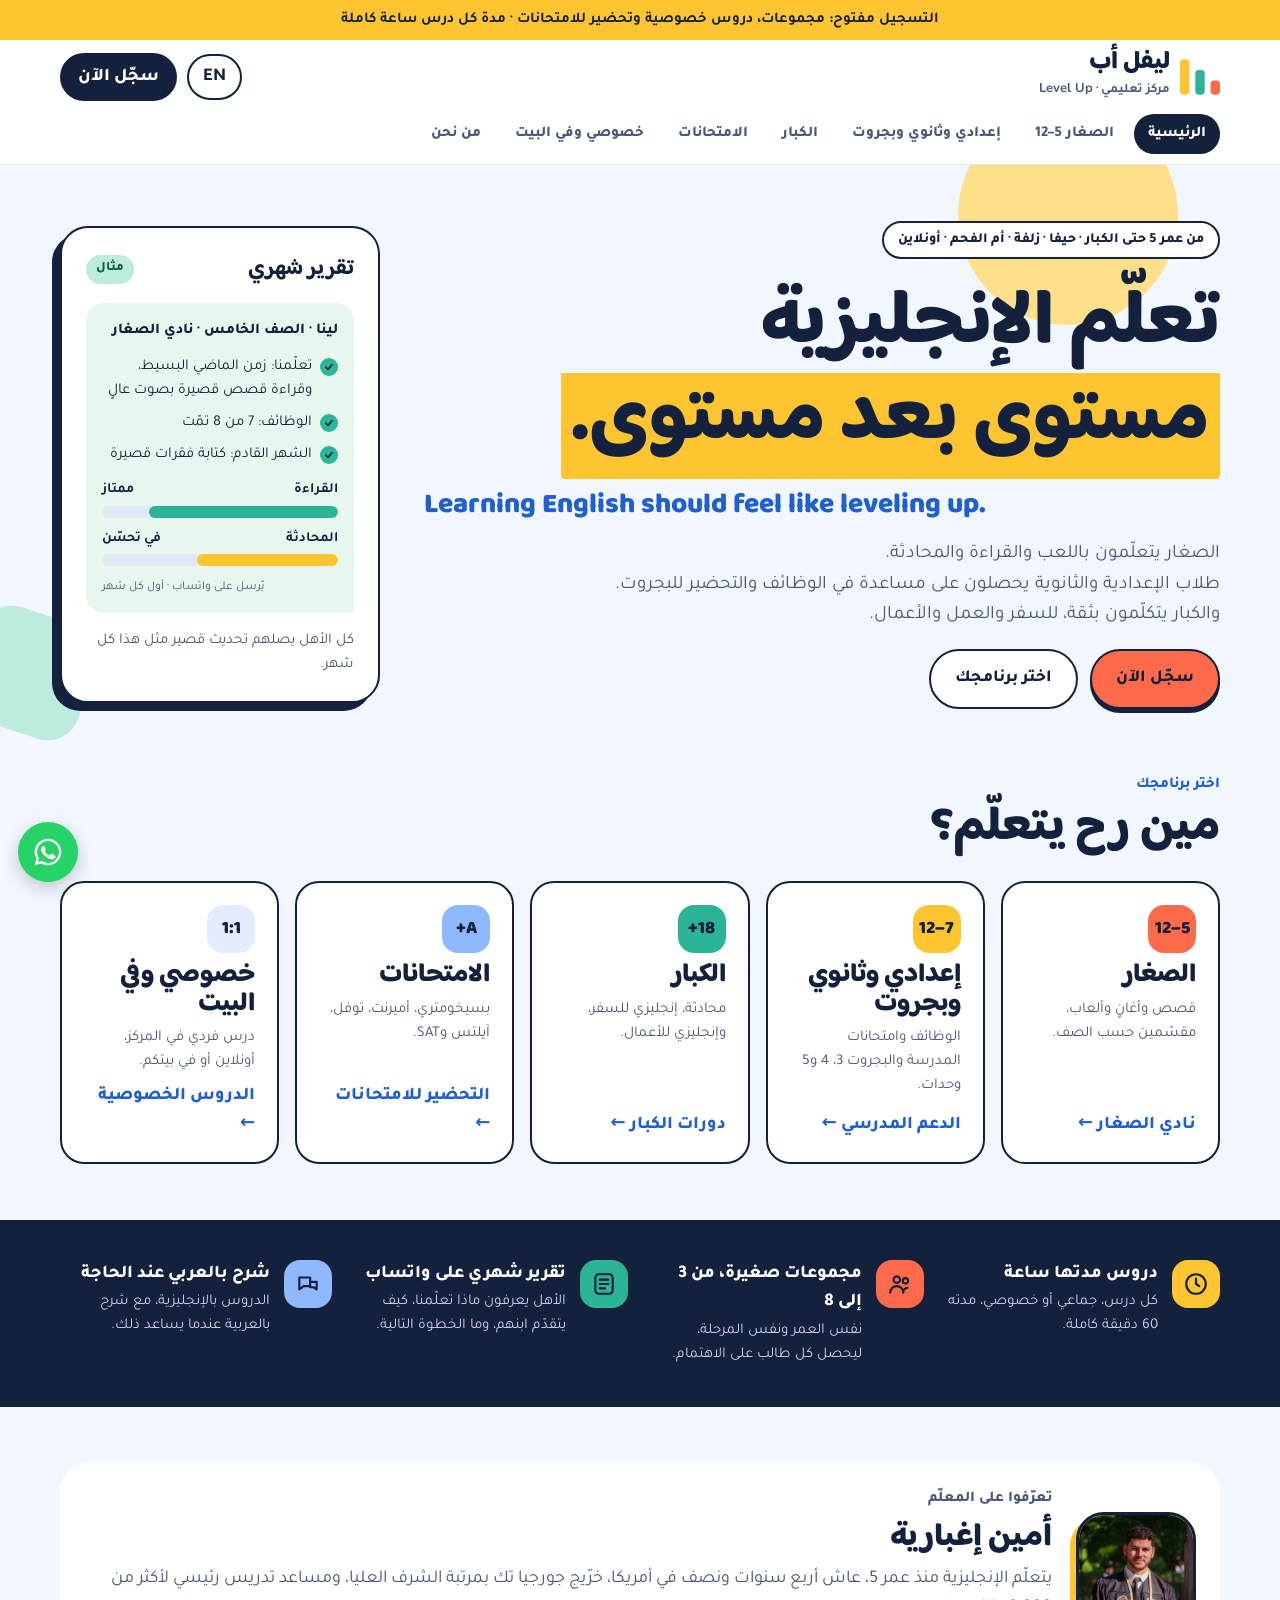
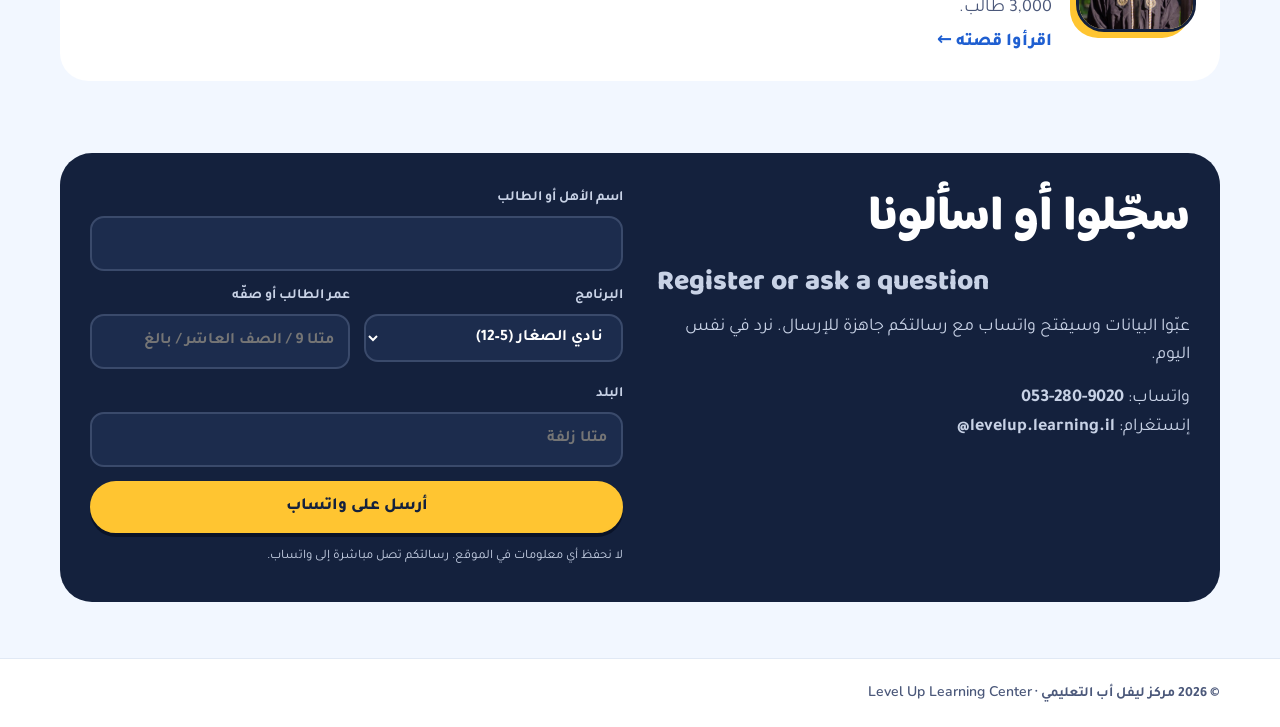
==== commit e3aa6c30: "New pricing: 1x/week default, groups open at 3, semi-private, higher private/home/adult prices" ====
--- a/ar/index.html
+++ b/ar/index.html
@@ -95,7 +95,7 @@
     <div class="item reveal" style="--d:0"><div class="ico" style="background:var(--yellow)"><svg width="26" height="26" viewBox="0 0 24 24" aria-hidden="true" fill="none" stroke="#14213D" stroke-width="2" stroke-linecap="round" stroke-linejoin="round"><circle cx="12" cy="12" r="9"/><path d="M12 7v5l3 2"/></svg></div>
       <div><h3>دروس مدتها ساعة</h3><p>كل درس، جماعي أو خصوصي، مدته 60 دقيقة كاملة.</p></div></div>
     <div class="item reveal" style="--d:1"><div class="ico" style="background:var(--coral)"><svg width="26" height="26" viewBox="0 0 24 24" aria-hidden="true" fill="none" stroke="#14213D" stroke-width="2" stroke-linecap="round" stroke-linejoin="round"><circle cx="9" cy="8" r="3"/><circle cx="17" cy="9" r="2.5"/><path d="M3 20c0-3.3 2.7-6 6-6s6 2.7 6 6M15 20c0-2.5 1.5-4.5 4-4.5"/></svg></div>
-      <div><h3>مجموعات صغيرة، حتى 8 طلاب</h3><p>نفس العمر ونفس المرحلة، ليحصل كل طالب على الاهتمام.</p></div></div>
+      <div><h3>مجموعات صغيرة، من 3 إلى 8</h3><p>نفس العمر ونفس المرحلة، ليحصل كل طالب على الاهتمام.</p></div></div>
     <div class="item reveal" style="--d:2"><div class="ico" style="background:var(--mint)"><svg width="26" height="26" viewBox="0 0 24 24" aria-hidden="true" fill="none" stroke="#14213D" stroke-width="2" stroke-linecap="round" stroke-linejoin="round"><rect x="4" y="3" width="16" height="18" rx="3"/><path d="M8 8h8M8 12h8M8 16h5"/></svg></div>
       <div><h3>تقرير شهري على واتساب</h3><p>الأهل يعرفون ماذا تعلّمنا، كيف يتقدّم ابنهم، وما الخطوة التالية.</p></div></div>
     <div class="item reveal" style="--d:3"><div class="ico" style="background:var(--sky)"><svg width="26" height="26" viewBox="0 0 24 24" aria-hidden="true" fill="none" stroke="#14213D" stroke-width="2" stroke-linecap="round" stroke-linejoin="round"><path d="M4 6h10v8H8l-4 3z"/><path d="M14 10h6v7l-3-2h-3"/></svg></div>
@@ -115,22 +115,22 @@
   <section class="wrap page-head">
     <p class="eyebrow reveal">نادي الصغار · عمر 5–12</p>
     <h1 class="h1 split-words">الإنجليزية <span class="hl">باللعب.</span></h1>
-    <p class="lead reveal" style="--d:2">قصص وأغانٍ وأصوات الحروف وألعاب محادثة. الأولاد مقسّمون حسب الصف في المدرسة، ليتعلّموا مع أولاد في نفس المرحلة.</p>
-    <div class="facts reveal" style="--d:3"><span class="hi">60 دقيقة لكل درس</span><span>درسان في الأسبوع</span><span>حتى 8 أولاد</span><span>حسب الصف</span></div>
+    <p class="lead reveal" style="--d:2">قصص وأغانٍ وأصوات الحروف وألعاب محادثة. الأولاد مقسّمون حسب فئات الصفوف، ليتعلّموا مع أولاد في نفس المرحلة.</p>
+    <div class="facts reveal" style="--d:3"><span class="hi">60 دقيقة لكل درس</span><span>درس أو درسان في الأسبوع</span><span>مجموعات من 3 إلى 8</span><span>حسب فئة الصف</span></div>
   </section>
   <section class="sec"><div class="wrap split">
     <div class="side reveal"><p class="eyebrow">ماذا يتعلّمون</p><h2 class="h2">خطوة بخطوة، صف بعد صف</h2></div>
     <div class="stack">
       <div class="card line reveal"><span class="k">عمر 5–7</span><h3>أصوات وحروف وأول كلمات</h3><p>أصوات الحروف وأغانٍ وقصص بالصور. استماع ومحادثة كثيرة قبل القراءة.</p></div>
-      <div class="card line reveal"><span class="k">الصفوف 2–4</span><h3>قراءة ومحادثة يومية</h3><p>قصص قصيرة وجمل بسيطة وألعاب محادثة تبني الثقة.</p></div>
-      <div class="card line reveal"><span class="k">الصفوف 5–6</span><h3>قراءة وكتابة ودعم مدرسي</h3><p>نصوص أطول، فقرات قصيرة، ومساعدة في مادة الصف.</p></div>
+      <div class="card line reveal"><span class="k">الصفوف 2–3</span><h3>قراءة ومحادثة يومية</h3><p>قصص قصيرة وجمل بسيطة وألعاب محادثة تبني الثقة.</p></div>
+      <div class="card line reveal"><span class="k">الصفوف 4–6</span><h3>قراءة وكتابة ودعم مدرسي</h3><p>نصوص أطول، فقرات قصيرة، ومساعدة في مادة الصف.</p></div>
       <div class="card reveal"><h3>الأهل دائمًا بالصورة</h3><p>تقرير قصير على واتساب كل شهر: ماذا تعلّمنا، الوظائف، وما الخطوة التالية.</p></div>
     </div>
   </div></section>
   <section class="sec"><div class="wrap">
     <div class="price-card reveal">
-      <div><p class="per">نادي الصغار</p><p class="amt">₪380</p><p class="per">شهريًا</p></div>
-      <ul><li>درسان في الأسبوع، 60 دقيقة لكل درس</li><li>مجموعات حتى 8، حسب الصف</li><li>تقرير شهري على واتساب</li><li>خصم 10% للإخوة</li></ul>
+      <div><p class="per">نادي الصغار · درس في الأسبوع</p><p class="amt">₪260</p><p class="per">شهريًا · ₪460 لدرسين في الأسبوع</p></div>
+      <ul><li>60 دقيقة لكل درس</li><li>مجموعات من 3 إلى 8، حسب فئة الصف</li><li>شبه خصوصي لطالبين: ₪380 شهريًا لكل طالب</li><li>تقرير شهري على واتساب · خصم 10% للإخوة</li></ul>
       <a class="btn btn-yellow" href="#register">سجّلوا ابنكم</a>
     </div>
   </div></section>
@@ -142,7 +142,7 @@
     <p class="eyebrow reveal">دعم مدرسي وبجروت · الصفوف 7–12</p>
     <h1 class="h1 split-words">من الوظائف حتى <span class="hl">يوم البجروت.</span></h1>
     <p class="lead reveal" style="--d:2">طلاب الإعدادية مقسّمون حسب الصف. وطلاب الثانوية حسب مستوى البجروت، 3 أو 4 أو 5 وحدات، ويعملون على مادة المدرسة نفسها.</p>
-    <div class="facts reveal" style="--d:3"><span class="hi">60 دقيقة لكل درس</span><span>درسان في الأسبوع</span><span>حتى 8 طلاب</span><span>3 · 4 · 5 وحدات</span></div>
+    <div class="facts reveal" style="--d:3"><span class="hi">60 دقيقة لكل درس</span><span>درس أو درسان في الأسبوع</span><span>مجموعات من 3 إلى 8</span><span>3 · 4 · 5 وحدات</span></div>
   </section>
   <section class="sec"><div class="wrap split">
     <div class="side reveal"><p class="eyebrow">ماذا نغطّي</p><h2 class="h2">مبني حول المدرسة</h2></div>
@@ -155,8 +155,8 @@
   </div></section>
   <section class="sec"><div class="wrap">
     <div class="price-card reveal">
-      <div><p class="per">الدعم المدرسي</p><p class="amt">₪420</p><p class="per">شهريًا</p></div>
-      <ul><li>درسان في الأسبوع، 60 دقيقة لكل درس</li><li>حسب الصف أو وحدات البجروت</li><li>تقرير شهري للأهل</li><li>خصم 10% للإخوة</li></ul>
+      <div><p class="per">الدعم المدرسي · درس في الأسبوع</p><p class="amt">₪300</p><p class="per">شهريًا · ₪540 لدرسين في الأسبوع</p></div>
+      <ul><li>60 دقيقة لكل درس</li><li>ننصح بدرسين في الأسبوع في سنوات البجروت</li><li>شبه خصوصي لطالبين: ₪420 شهريًا لكل طالب</li><li>تقرير شهري للأهل · خصم 10% للإخوة</li></ul>
       <a class="btn btn-yellow" href="#register">سجّل الآن</a>
     </div>
   </div></section>
@@ -168,7 +168,7 @@
     <p class="eyebrow reveal">إنجليزي للكبار</p>
     <h1 class="h1 split-words">تكلّم الإنجليزية <span class="hl">بثقة.</span></h1>
     <p class="lead reveal" style="--d:2">للسفر، لبناء مشروعك أو تطويره، أو لنفسك. نبدأ بمحادثة قصيرة لمعرفة مستواك وهدفك، ثم نضعك في الدورة أو الخطة الخصوصية المناسبة.</p>
-    <div class="facts reveal" style="--d:3"><span class="hi">60 دقيقة لكل درس</span><span>دورات من 8 إلى 12 أسبوعًا</span><span>مجموعات صغيرة أو خصوصي</span></div>
+    <div class="facts reveal" style="--d:3"><span class="hi">60 دقيقة لكل درس</span><span>دورات من 10 أسابيع</span><span>مجموعات من 3 إلى 8 أو خصوصي</span></div>
   </section>
   <section class="sec"><div class="wrap">
     <div class="reveal" style="margin-bottom:22px"><p class="eyebrow">اختر هدفك</p><h2 class="h2">لماذا تحتاج الإنجليزية؟</h2></div>
@@ -192,8 +192,8 @@
   </div></section>
   <section class="sec"><div class="wrap">
     <div class="price-card reveal">
-      <div><p class="per">دورات الكبار</p><p class="amt">₪650+</p><p class="per">للدورة</p></div>
-      <ul><li>من 8 إلى 12 أسبوعًا، 60 دقيقة لكل درس</li><li>مجموعات صغيرة حسب المستوى والهدف</li><li>تفضّل درسًا فرديًا؟ انظر الدروس الخصوصية</li></ul>
+      <div><p class="per">دورات الكبار · 10 أسابيع</p><p class="amt">₪900</p><p class="per">للدورة · إنجليزي للأعمال ₪1,100</p></div>
+      <ul><li>درس واحد في الأسبوع، 60 دقيقة</li><li>مجموعات من 3 إلى 8 حسب المستوى والهدف</li><li>الدفع على دفعتين</li><li>تفضّل درسًا فرديًا؟ انظر الدروس الخصوصية</li></ul>
       <a class="btn btn-yellow" href="#register">سجّل الآن</a>
     </div>
   </div></section>
@@ -238,8 +238,8 @@
   </section>
   <section class="sec"><div class="wrap">
     <div class="price-card reveal">
-      <div><p class="per">في المركز أو أونلاين</p><p class="amt">₪460</p><p class="per">4 دروس</p></div>
-      <ul><li>₪880 مقابل 8 دروس</li><li>60 دقيقة لكل درس</li><li>صالحة لمدة 3 أشهر</li></ul>
+      <div><p class="per">في المركز أو أونلاين</p><p class="amt">₪520</p><p class="per">4 دروس</p></div>
+      <ul><li>₪980 مقابل 8 دروس</li><li>60 دقيقة لكل درس</li><li>صالحة لمدة 3 أشهر</li></ul>
       <a class="btn btn-yellow" href="#register">احجز دروسًا خصوصية</a>
     </div>
   </div></section>
@@ -249,9 +249,9 @@
       <p class="sub">في الشمال والمثلث فقط. السعر يشمل المواصلات ويعتمد على بلدكم. الدفع مسبقًا برزمة من 4 دروس.</p>
     </div>
     <div class="zones">
-      <div class="zone reveal" style="background:#EAF8F3;--d:0"><span class="n" style="background:var(--mint)">1</span><div class="t"><h3>حيفا ووادي عارة</h3><p>حيفا، زلفة، أم الفحم، عرعرة، كفر قرع والمنطقة</p></div><p class="p"><b>₪600</b><small>4 دروس</small></p></div>
-      <div class="zone reveal" style="background:#FFF5D6;--d:1"><span class="n" style="background:var(--yellow)">2</span><div class="t"><h3>المثلث والجليل الأسفل</h3><p>باقة، الطيبة، الناصرة، شفاعمرو والمنطقة</p></div><p class="p"><b>₪680</b><small>4 دروس</small></p></div>
-      <div class="zone reveal" style="background:#FFE9E3;--d:2"><span class="n" style="background:var(--coral)">3</span><div class="t"><h3>الجليل الأعلى وشمالًا</h3><p>سخنين، منطقة كرميئيل، الجليل الأعلى</p></div><p class="p"><b>₪760</b><small>4 دروس</small></p></div>
+      <div class="zone reveal" style="background:#EAF8F3;--d:0"><span class="n" style="background:var(--mint)">1</span><div class="t"><h3>حيفا ووادي عارة</h3><p>حيفا، زلفة، أم الفحم، عرعرة، كفر قرع والمنطقة</p></div><p class="p"><b>₪680</b><small>4 دروس</small></p></div>
+      <div class="zone reveal" style="background:#FFF5D6;--d:1"><span class="n" style="background:var(--yellow)">2</span><div class="t"><h3>المثلث والجليل الأسفل</h3><p>باقة، الطيبة، الناصرة، شفاعمرو والمنطقة</p></div><p class="p"><b>₪760</b><small>4 دروس</small></p></div>
+      <div class="zone reveal" style="background:#FFE9E3;--d:2"><span class="n" style="background:var(--coral)">3</span><div class="t"><h3>الجليل الأعلى وشمالًا</h3><p>سخنين، منطقة كرميئيل، الجليل الأعلى</p></div><p class="p"><b>₪880</b><small>4 دروس</small></p></div>
     </div>
   </div></section>
   <section class="sec"><div class="wrap"><div class="billing reveal"><h3>إلغاء قبل 24 ساعة</h3><p>ألغوا الدرس الخصوصي أو المنزلي قبل 24 ساعة على الأقل، وإلا يُحسب من الرزمة.</p></div></div></section>
@@ -287,7 +287,7 @@
       <div class="loc reveal" style="--d:0"><h3>حيفا</h3><p>تواصلوا معنا لمعرفة المواعيد · نرسل العنوان بعد التسجيل</p></div>
       <div class="loc reveal" style="--d:1"><h3>زلفة</h3><p>تواصلوا معنا لمعرفة المواعيد · نرسل العنوان بعد التسجيل</p></div>
       <div class="loc reveal" style="--d:2"><h3>أم الفحم</h3><p>تواصلوا معنا لمعرفة المواعيد · نرسل العنوان بعد التسجيل</p></div>
-      <div class="loc dark reveal" style="--d:3"><h3>أونلاين</h3><p>مساءً، من أي مكان في البلاد</p></div>
+      <div class="loc dark reveal" style="--d:3"><h3>أونلاين</h3><p>في مواعيد تناسبكم، من أي مكان في البلاد</p></div>
     </div>
   </div></section>
   <section class="sec"><div class="wrap">
@@ -298,6 +298,7 @@
         <div><h3>الدفع في أول الشهر</h3><p>نقدًا أو بتحويل بنكي. تحصلون على وصل في كل مرة.</p></div>
         <div><h3>فاتكم درس؟</h3><p>عوّضوه في نفس الأسبوع في بلد آخر أو أونلاين.</p></div>
         <div><h3>خصم 10% للإخوة</h3><p>على اشتراك كل أخ أو أخت إضافي.</p></div>
+        <div><h3>المجموعة تُفتح من 3 طلاب</h3><p>مع طالبين، يكون الدرس شبه خصوصي حتى تكتمل المجموعة.</p></div>
       </div>
     </div>
   </div></section>
@@ -307,6 +308,7 @@
       <div class="card reveal" style="flex-basis:320px"><h3>هل ابني صغير على البداية؟</h3><p>نادي الصغار يبدأ من عمر 5. الصغار يتعلّمون من خلال القصص والأغاني والألعاب، وليس حفظ القواعد.</p></div>
       <div class="card reveal" style="flex-basis:320px"><h3>ابني متأخر في المدرسة. هل تستطيعون المساعدة؟</h3><p>نعم. الدعم المدرسي مقسّم حسب الصف ويعمل على مادة المدرسة نفسها، فنبدأ من حيث وصل ابنكم في الصف.</p></div>
       <div class="card reveal" style="flex-basis:320px"><h3>كم مدة كل درس؟</h3><p>كل درس مدته 60 دقيقة، سواء كان درسًا جماعيًا أو خصوصيًا.</p></div>
+      <div class="card reveal" style="flex-basis:320px"><h3>ماذا لو لم تكتمل المجموعة بعد؟</h3><p>المجموعة تُفتح عندما يسجّل 3 طلاب. مع طالبين، يكون الدرس شبه خصوصي بسعر أعلى قليلًا حتى ينضم طلاب آخرون.</p></div>
       <div class="card reveal" style="flex-basis:320px"><h3>كيف أعرف كيف يتقدّم ابني؟</h3><p>كل شهر يصلكم تقرير قصير على واتساب، ويمكنكم مراسلة المعلّم في أي وقت.</p></div>
     </div>
   </div></section>
